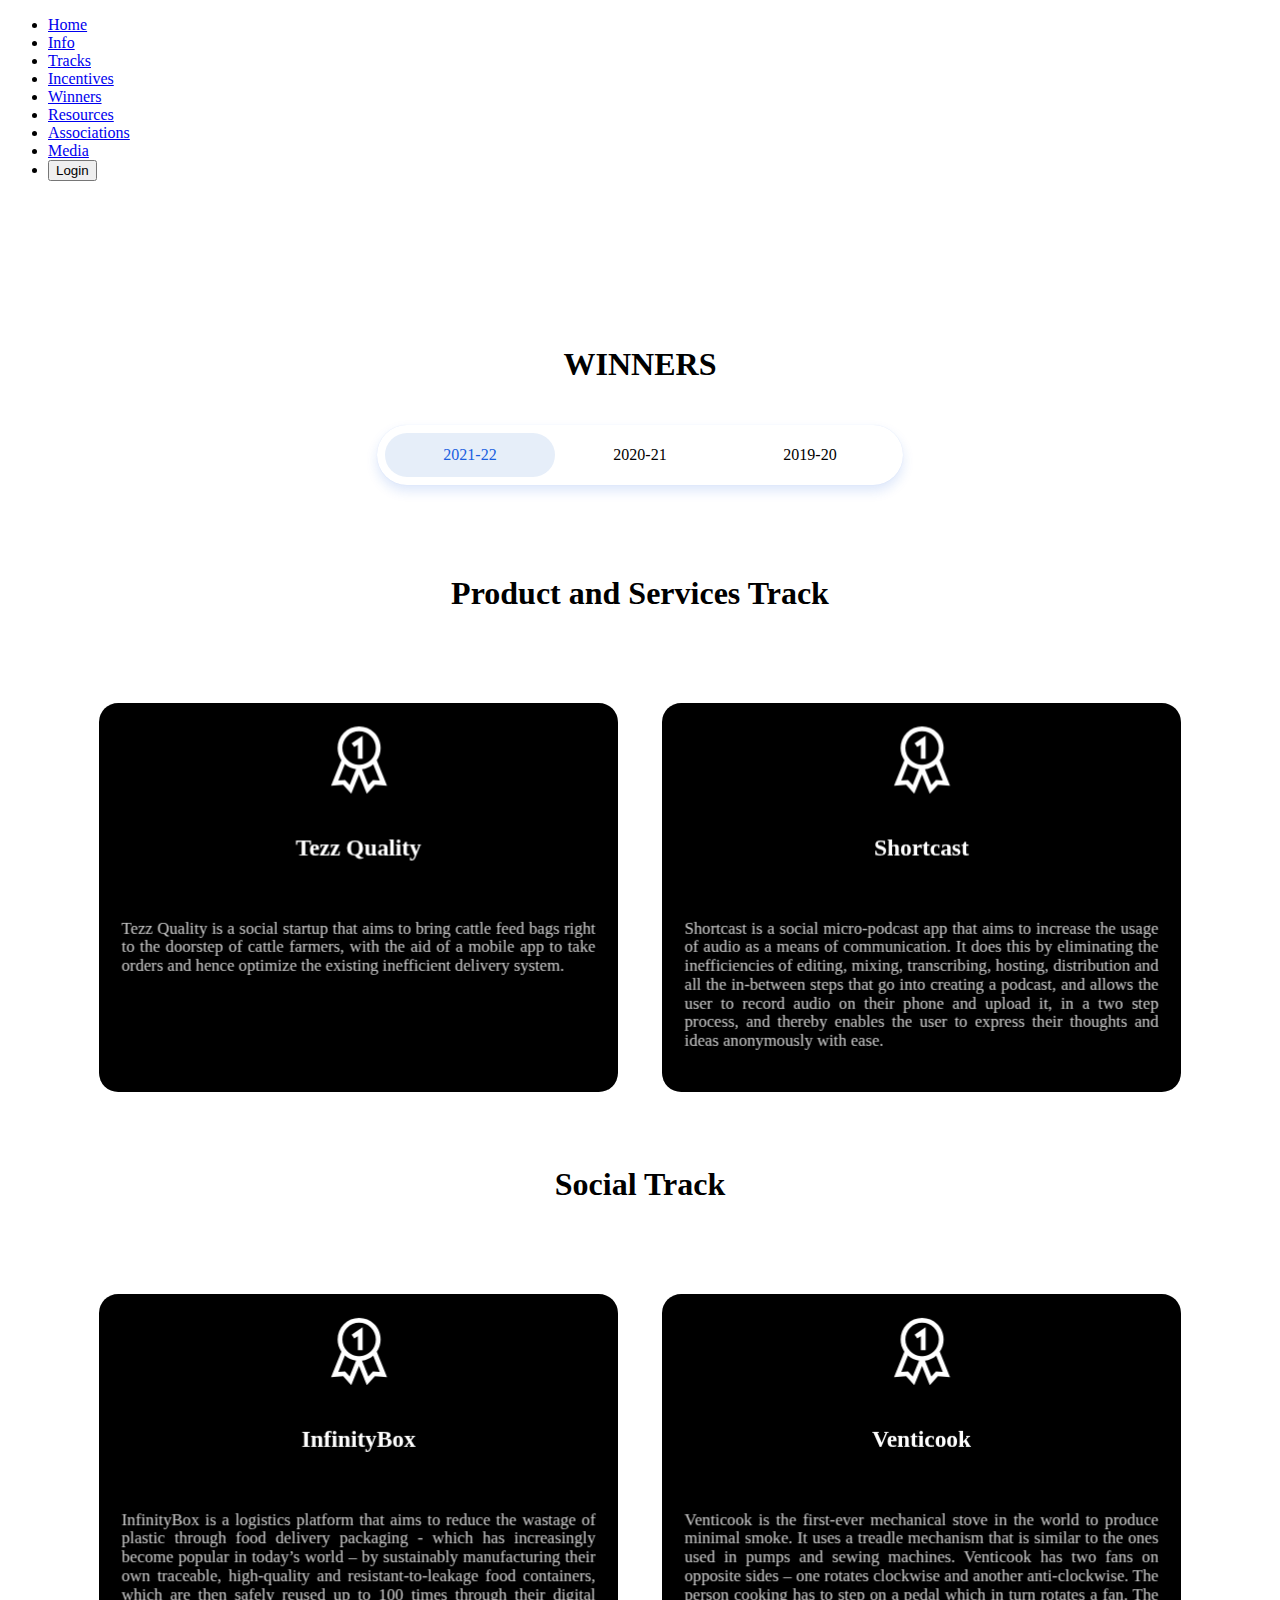
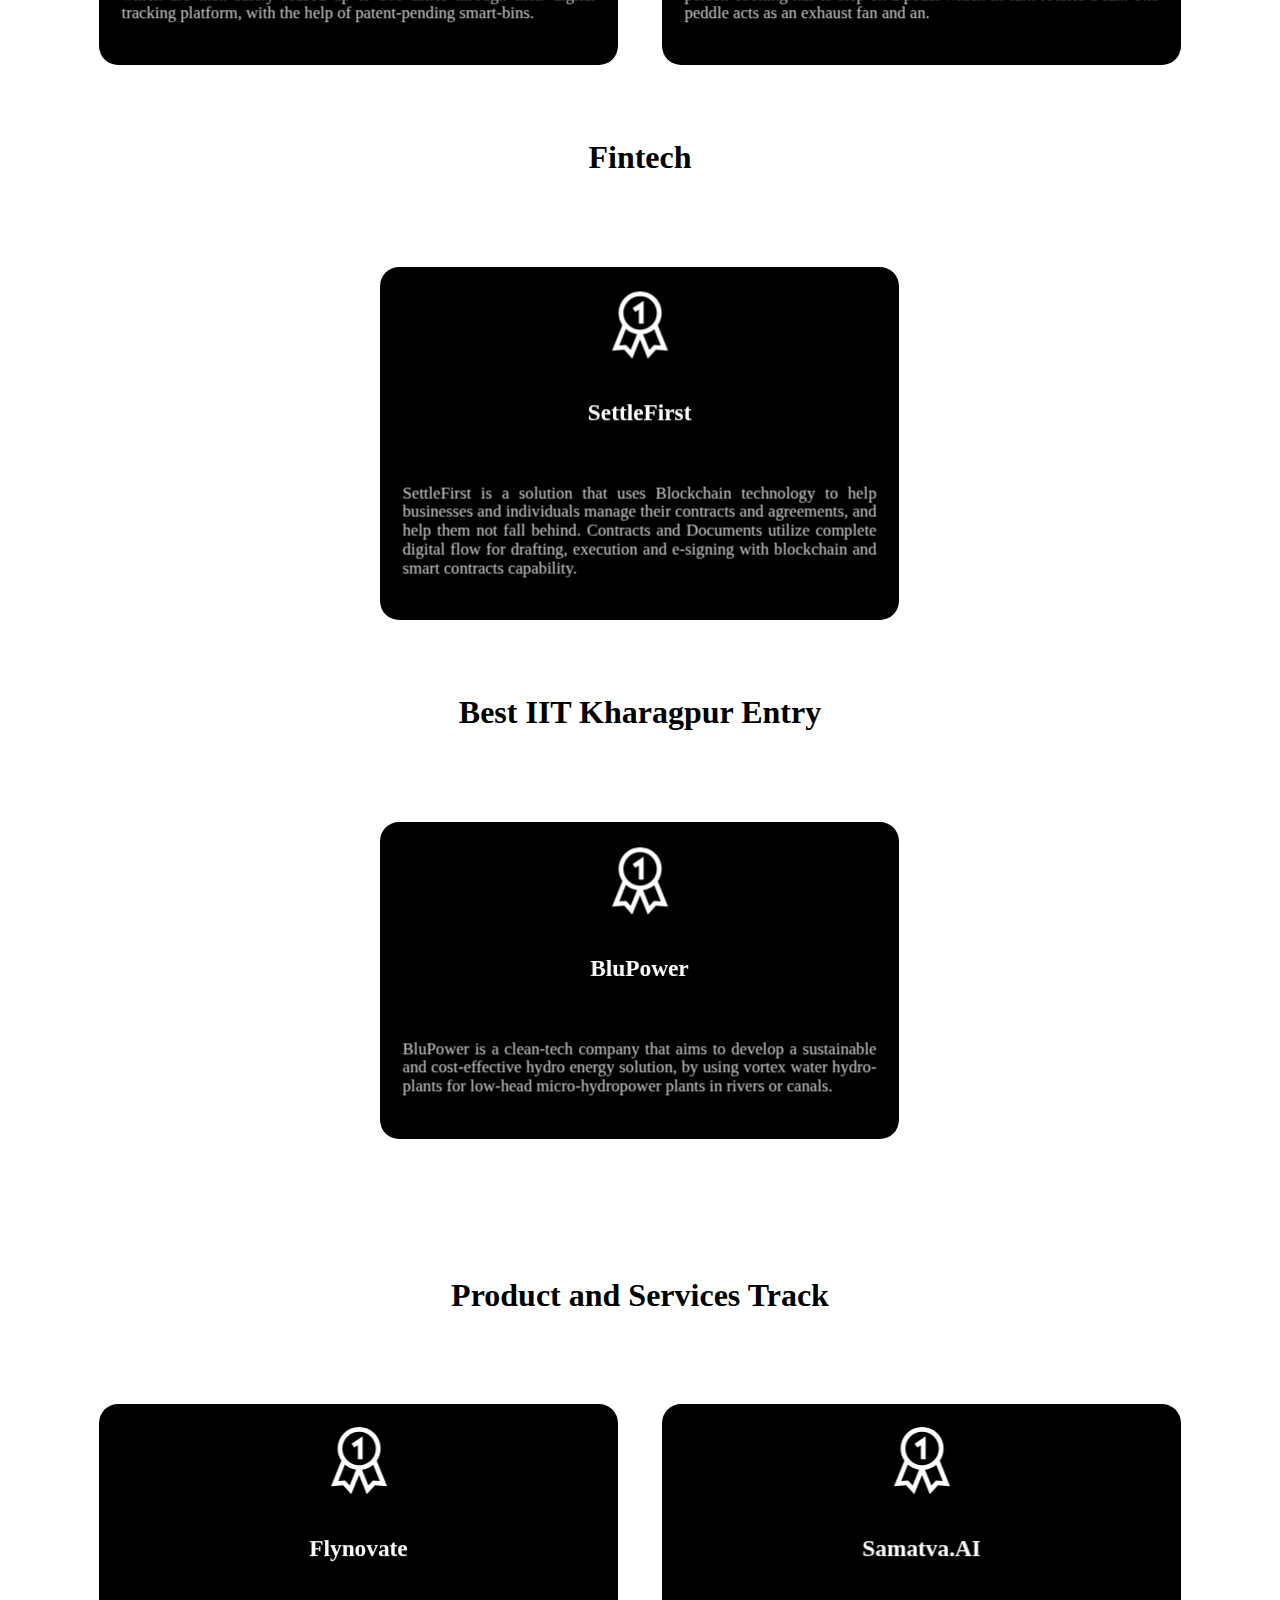
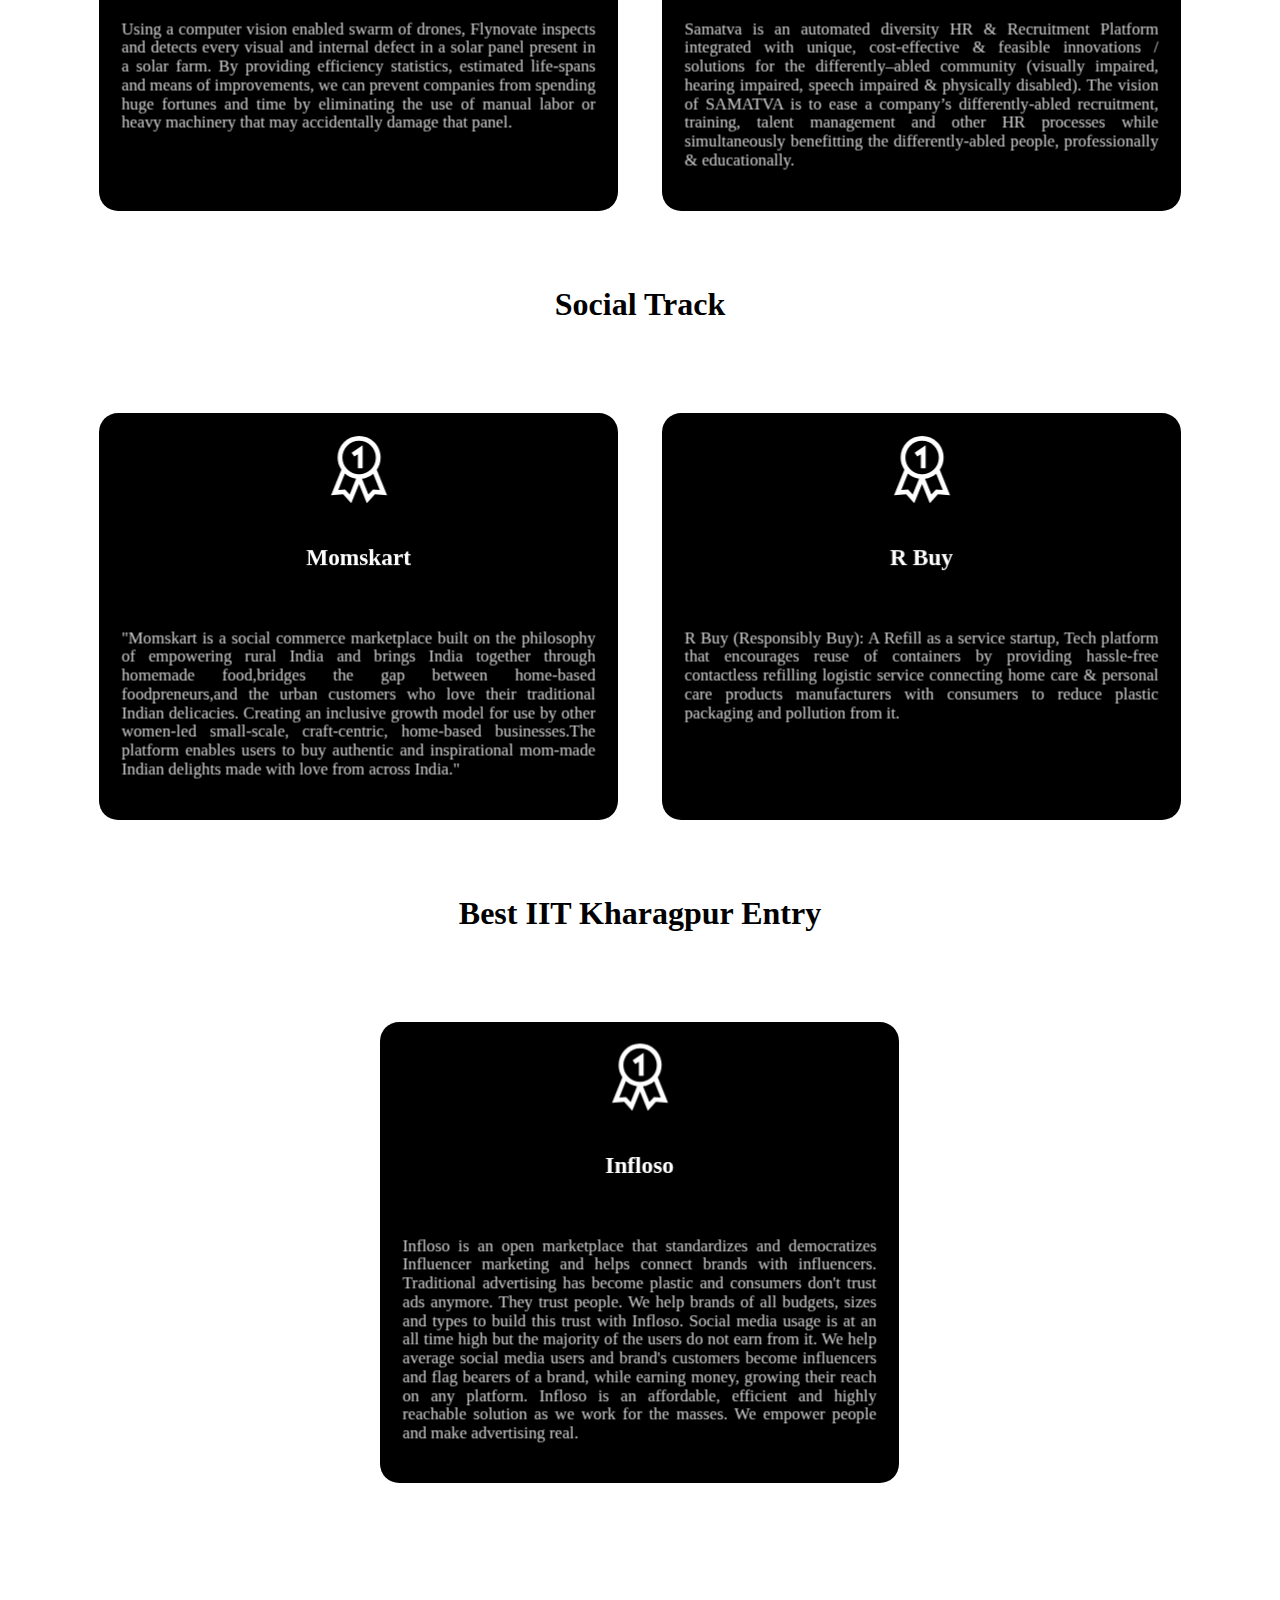
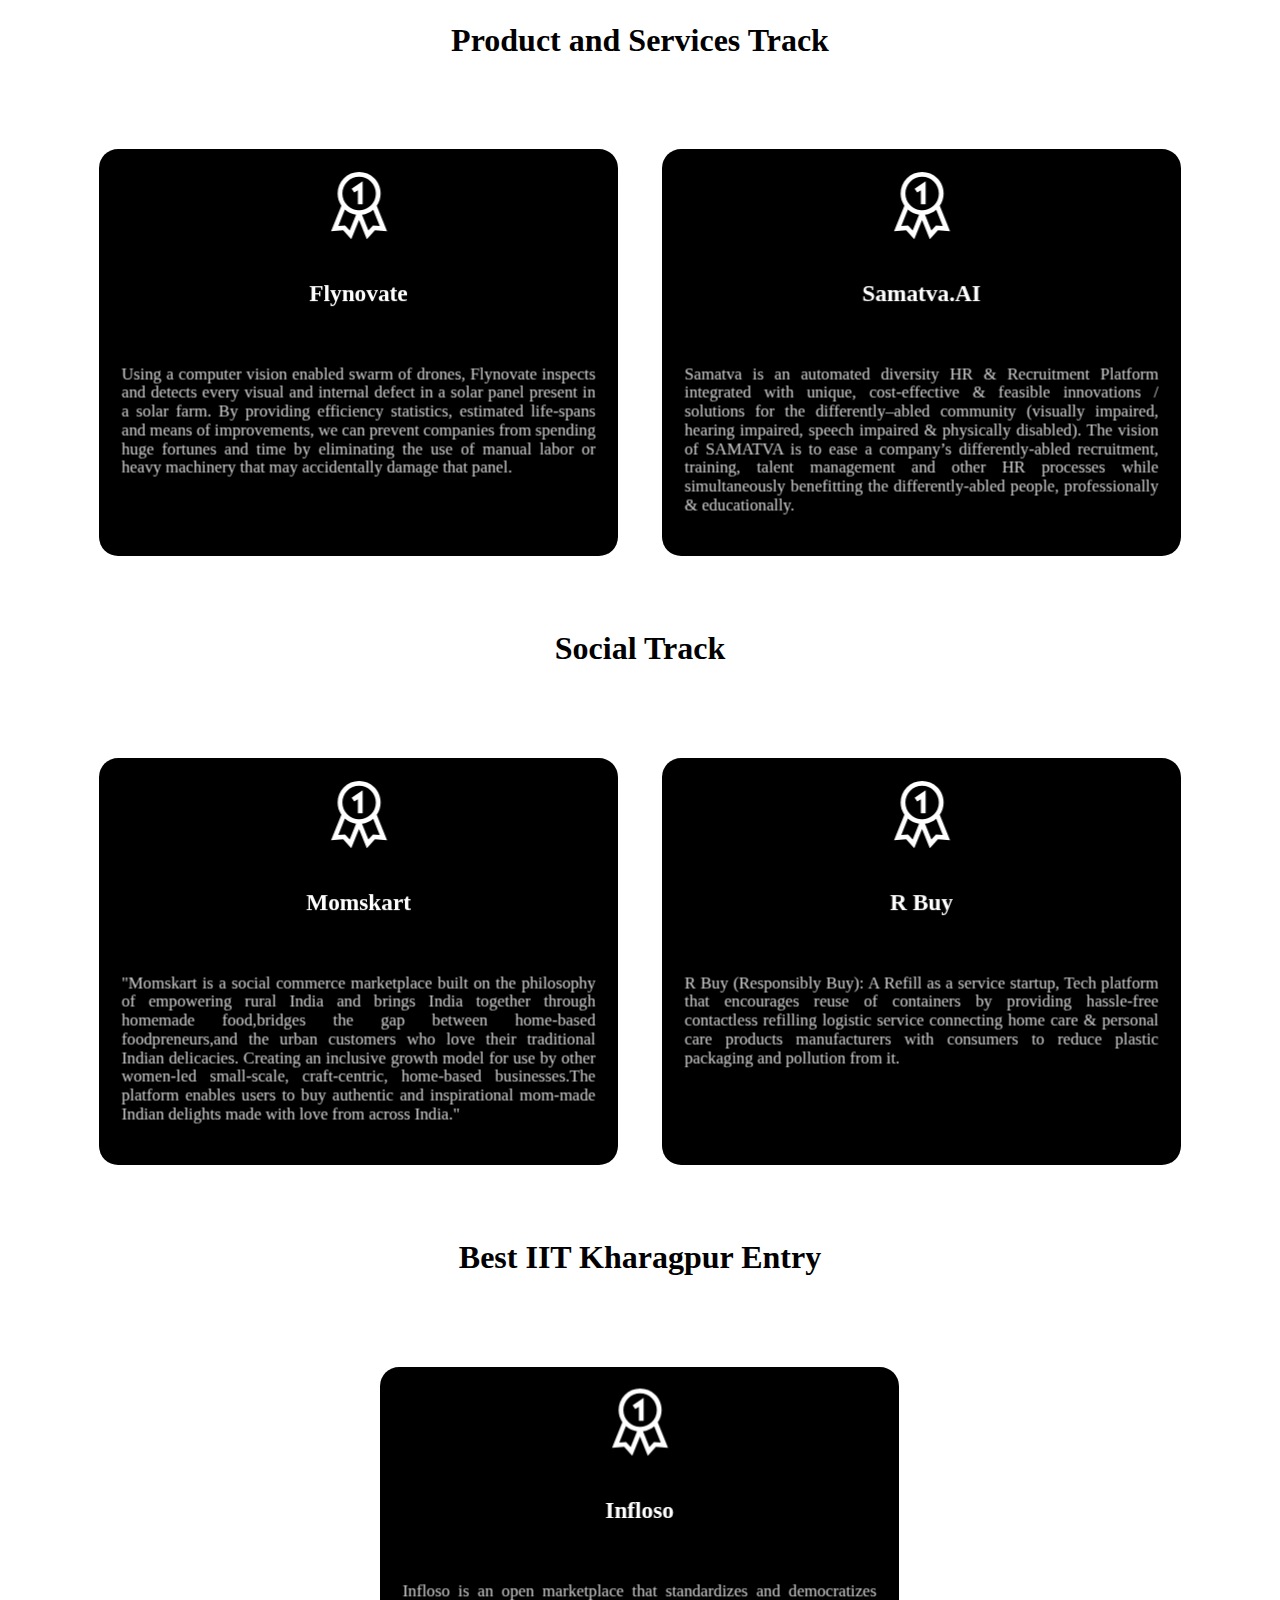
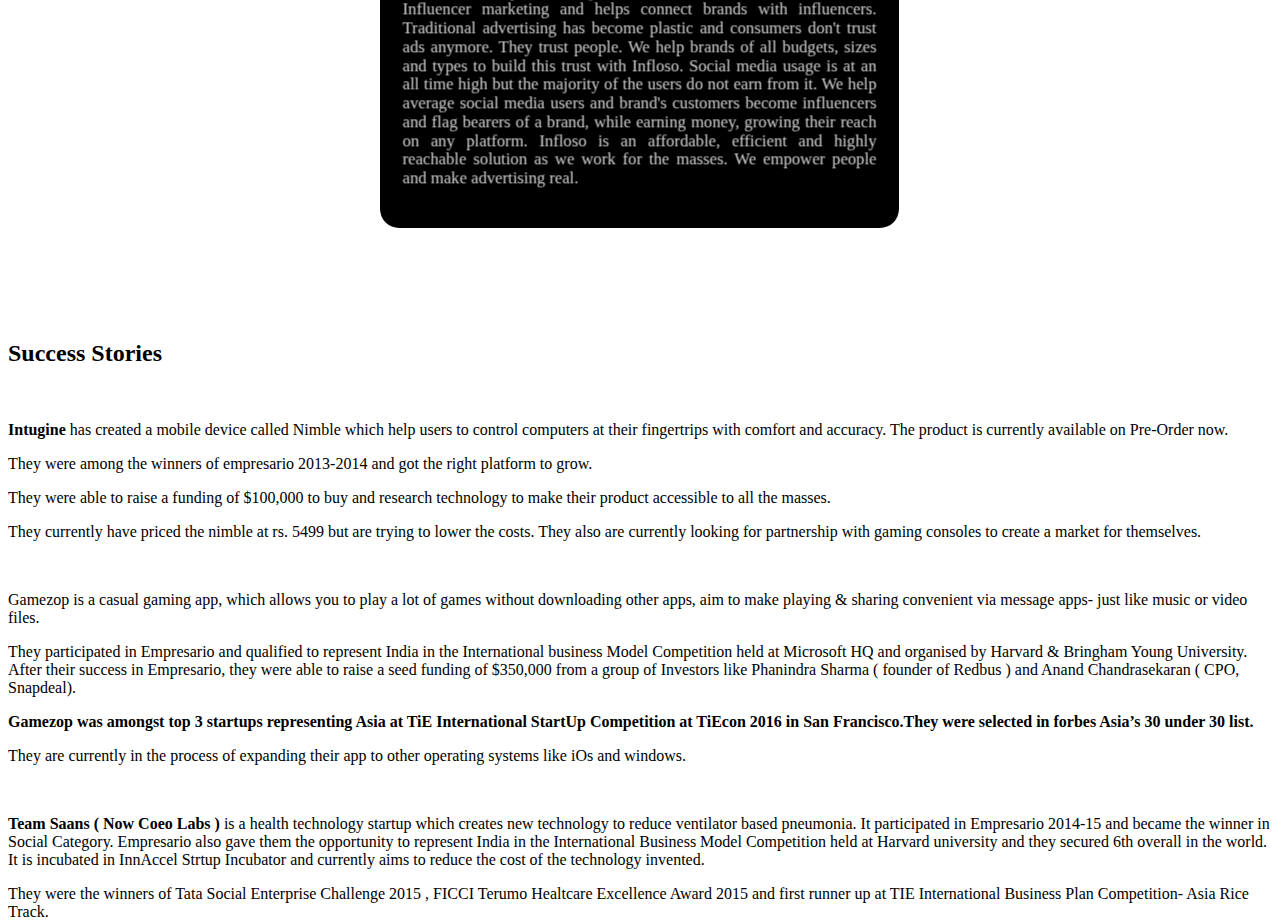
==== winners.html @ ff52e377 "added media" ====
<!DOCTYPE html>
    <html lang="en">
    <head>
        <meta charset="UTF-8">
        <meta name="viewport" content="width=device-width, initial-scale=1.0">

        <!--=============== REMIXICONS ===============-->
        <link href="https://cdn.jsdelivr.net/npm/remixicon@2.5.0/fonts/remixicon.css" rel="stylesheet">

        <!--=============== CSS ===============-->
        <link rel="stylesheet" href="./nav.css">
        <link rel="stylesheet" href="./winners.css">

        <title>Empresario</title>

        <link rel="stylesheet" href="https://fonts.googleapis.com/css2?family=Material+Symbols+Outlined:opsz,wght,FILL,GRAD@48,400,0,0" />

        <link rel="stylesheet" href="https://unpkg.com/flickity@2/dist/flickity.min.css">

    </head>
    <body>
        <!-- <div id="background" style="height: 100%; width: 100%; z-index: -100; position: fixed; filter: opacity(0.45);">
        </div> -->
        <!--=============== HEADER ===============-->
        <header class="header">
            <nav class="nav container">
                <div class="nav__data">
                    <!-- <a href="#" class="nav__logo">
                        <i class="ri-code-s-slash-line"></i> CodeBox
                    </a> -->
    
                    <div class="nav__toggle" id="nav-toggle">
                        <i class="ri-menu-line nav__toggle-menu"></i>
                        <i class="ri-close-line nav__toggle-close"></i>
                    </div>
                </div>

                <!--=============== NAV MENU ===============-->
                <div class="nav__menu" id="nav-menu">
                    <ul class="nav__list">
                        <li>
                            <a href="./index.html" class="nav__link">Home</a>
                        </li>

                        <li>
                            <a href="./info.html" class="nav__link">Info</a>
                        </li>

                        <li>
                            <a href="./info.html" class="nav__link">Tracks</a>
                        </li>

                        <li>
                            <a href="./index.html#incentives" class="nav__link">Incentives</a>
                        </li>

                        <li>
                            <a href="#" class="nav__link">Winners</a>
                        </li>

                        <li>
                            <a href="#" class="nav__link">Resources</a>
                        </li>

                        <li>
                            <a href="#" class="nav__link">Associations</a>
                        </li>

                        <!--=============== DROPDOWN 1 ===============-->
                        <!-- <li class="dropdown__item">                      
                            <div class="nav__link dropdown__button">
                                Info <i class="ri-arrow-down-s-line dropdown__arrow"></i>
                            </div>

                            <div class="dropdown__container">
                                <div class="dropdown__content">
                                    <div class="dropdown__group">
                                        <ul class="dropdown__list">
                                            <li>
                                                <a href="#" class="dropdown__link">Tracks</a>
                                            </li>
                                            <li>
                                                <a href="#" class="dropdown__link">Structure</a>
                                            </li>
                                            <li>
                                                <a href="#" class="dropdown__link">Timeline</a>
                                            </li>
                                            <li>
                                                <a href="#" class="dropdown__link">Instructions</a>
                                            </li>
                                            <li>
                                                <a href="#" class="dropdown__link">FAQ's</a>
                                            </li>
                                        </ul>
                                    </div>
                                </div>
                            </div>
                        </li>

                        <li>
                            <a href="#" class="nav__link">Tracks</a>
                        </li>

                        <li>
                            <a href="#" class="nav__link">Incentives</a>
                        </li> -->
                        <li>
                            <a href="#" class="nav__link">Media</a>
                        </li>
                        <li>
                            <button>
                                    Login
                                <div class="arrow-wrapper">
                                    <div class="arrow"></div>
                            
                                </div>
                            </button>
                        </li>
                    </ul>
                </div>
            </nav>
        </header>

        <!--=============== HERO ===============-->
        <div class="hero">
            <div class="middle"><h1>WINNERS</h1></div>
      
            <div class="container">
              <div class="tabs">
                <input type="radio" id="radio-1" name="tabs" onclick="ele(0)" checked />
                <label class="tab" for="radio-1">2021-22</label>
                <input type="radio" id="radio-2" name="tabs" onclick="ele(1)"/>
                <label class="tab" for="radio-2">2020-21</label>
                <input type="radio" id="radio-3" name="tabs" onclick="ele(2)"/>
                <label class="tab" for="radio-3">2019-20</label>
                <span class="glider"></span>
              </div>
            </div>
            
    <!----------------------WINNERS1-------------------------->

      <div class="winners ele" >
        <div class="section">
            <h2>Product and Services Track</h2>
            <div class="cards">
                <div class="card" data-tilt
                data-tilt-reverse="true"
                data-tilt-glare
                data-tilt-max-glare="0.1">
                    <svg fill="#fff" version="1.1" id="Capa_1" xmlns="http://www.w3.org/2000/svg" xmlns:xlink="http://www.w3.org/1999/xlink" viewBox="0 0 962.689 962.689"
                xml:space="preserve">
                    <g>
                        <g>
                            <path d="M254.233,833.65l115.735,129.039l111.377-275.766l111.377,275.766L708.457,833.65l172.888,12.469L734.478,482.484
                                c35.706-51.094,54.944-111.771,54.944-175.408c0-82.023-31.941-159.138-89.941-217.137C641.481,31.941,564.368,0,482.345,0
                                S323.208,31.941,265.209,89.94c-58,57.999-89.941,135.113-89.941,217.137c0,62.88,18.792,122.864,53.685,173.573L81.345,846.119
                                L254.233,833.65z M482.345,68c63.86,0,123.896,24.868,169.053,70.024c45.156,45.155,70.024,105.193,70.024,169.053
                                c0,33.158-6.72,65.28-19.489,94.829c-10.885,25.191-26.171,48.508-45.473,68.99c-1.661,1.764-3.342,3.513-5.063,5.232
                                c-30.952,30.954-68.897,52.37-110.272,62.782c-14.146,3.561-28.693,5.82-43.498,6.748c-5.067,0.316-10.16,0.494-15.282,0.494
                                c-5.779,0-11.526-0.209-17.234-0.613c-14.914-1.057-29.555-3.488-43.784-7.217c-40.504-10.615-77.643-31.801-108.035-62.194
                                c-2.206-2.205-4.349-4.457-6.457-6.731c-19.25-20.774-34.424-44.396-45.108-69.894c-12.103-28.885-18.459-60.167-18.459-92.428
                                c0-63.859,24.868-123.897,70.024-169.053C358.447,92.868,418.484,68,482.345,68z M777.445,770.449l-97.351-7.021l-65.168,72.66
                                l-90.778-224.762c59.204-8.01,114.369-32.984,159.727-72.555L777.445,770.449z M279.341,537.469
                                c45.152,39.895,100.174,65.229,159.303,73.602l-90.881,225.02l-65.168-72.66l-97.351,7.02L279.341,537.469z"/>
                            <polygon points="464.764,260.005 464.764,437.148 464.764,450.542 464.764,459.668 520.521,459.668 532.764,459.668 
                                532.764,423.078 532.764,132.962 375.254,237.944 412.968,294.528 		"/>
                        </g>
                    </g>
                    </svg>
                    <h3>Tezz Quality</h3>
                    <p>Tezz Quality is a social startup that aims to bring cattle feed bags right to the doorstep of cattle farmers, with the aid of a mobile app to take orders and hence optimize the existing inefficient delivery system.</p>
                </div>
                <div class="card" data-tilt
                data-tilt-reverse="true"
                data-tilt-glare
                data-tilt-max-glare="0.1">
                    <svg fill="#fff" version="1.1" id="Capa_1" xmlns="http://www.w3.org/2000/svg" xmlns:xlink="http://www.w3.org/1999/xlink" viewBox="0 0 962.689 962.689"
                xml:space="preserve">
                    <g>
                        <g>
                            <path d="M254.233,833.65l115.735,129.039l111.377-275.766l111.377,275.766L708.457,833.65l172.888,12.469L734.478,482.484
                                c35.706-51.094,54.944-111.771,54.944-175.408c0-82.023-31.941-159.138-89.941-217.137C641.481,31.941,564.368,0,482.345,0
                                S323.208,31.941,265.209,89.94c-58,57.999-89.941,135.113-89.941,217.137c0,62.88,18.792,122.864,53.685,173.573L81.345,846.119
                                L254.233,833.65z M482.345,68c63.86,0,123.896,24.868,169.053,70.024c45.156,45.155,70.024,105.193,70.024,169.053
                                c0,33.158-6.72,65.28-19.489,94.829c-10.885,25.191-26.171,48.508-45.473,68.99c-1.661,1.764-3.342,3.513-5.063,5.232
                                c-30.952,30.954-68.897,52.37-110.272,62.782c-14.146,3.561-28.693,5.82-43.498,6.748c-5.067,0.316-10.16,0.494-15.282,0.494
                                c-5.779,0-11.526-0.209-17.234-0.613c-14.914-1.057-29.555-3.488-43.784-7.217c-40.504-10.615-77.643-31.801-108.035-62.194
                                c-2.206-2.205-4.349-4.457-6.457-6.731c-19.25-20.774-34.424-44.396-45.108-69.894c-12.103-28.885-18.459-60.167-18.459-92.428
                                c0-63.859,24.868-123.897,70.024-169.053C358.447,92.868,418.484,68,482.345,68z M777.445,770.449l-97.351-7.021l-65.168,72.66
                                l-90.778-224.762c59.204-8.01,114.369-32.984,159.727-72.555L777.445,770.449z M279.341,537.469
                                c45.152,39.895,100.174,65.229,159.303,73.602l-90.881,225.02l-65.168-72.66l-97.351,7.02L279.341,537.469z"/>
                            <polygon points="464.764,260.005 464.764,437.148 464.764,450.542 464.764,459.668 520.521,459.668 532.764,459.668 
                                532.764,423.078 532.764,132.962 375.254,237.944 412.968,294.528 		"/>
                        </g>
                    </g>
                    </svg>
                    <h3>Shortcast</h3>
                    <p>Shortcast is a social micro-podcast app that aims to increase the usage of audio as a means of communication. It does this by eliminating the inefficiencies of editing, mixing, transcribing, hosting, distribution and all the in-between steps that go into creating a podcast, and allows the user to record audio on their phone and upload it, in a two step process, and thereby enables the user to express their thoughts and ideas anonymously with ease.</p>
                </div>
            </div>
        </div>
        
        <div class="section">
            <h2>Social Track</h2>
            <div class="cards">
                <div class="card" data-tilt
                data-tilt-reverse="true"
                data-tilt-glare
                data-tilt-max-glare="0.1">
                    <svg fill="#fff" version="1.1" id="Capa_1" xmlns="http://www.w3.org/2000/svg" xmlns:xlink="http://www.w3.org/1999/xlink" viewBox="0 0 962.689 962.689"
                xml:space="preserve">
                    <g>
                        <g>
                            <path d="M254.233,833.65l115.735,129.039l111.377-275.766l111.377,275.766L708.457,833.65l172.888,12.469L734.478,482.484
                                c35.706-51.094,54.944-111.771,54.944-175.408c0-82.023-31.941-159.138-89.941-217.137C641.481,31.941,564.368,0,482.345,0
                                S323.208,31.941,265.209,89.94c-58,57.999-89.941,135.113-89.941,217.137c0,62.88,18.792,122.864,53.685,173.573L81.345,846.119
                                L254.233,833.65z M482.345,68c63.86,0,123.896,24.868,169.053,70.024c45.156,45.155,70.024,105.193,70.024,169.053
                                c0,33.158-6.72,65.28-19.489,94.829c-10.885,25.191-26.171,48.508-45.473,68.99c-1.661,1.764-3.342,3.513-5.063,5.232
                                c-30.952,30.954-68.897,52.37-110.272,62.782c-14.146,3.561-28.693,5.82-43.498,6.748c-5.067,0.316-10.16,0.494-15.282,0.494
                                c-5.779,0-11.526-0.209-17.234-0.613c-14.914-1.057-29.555-3.488-43.784-7.217c-40.504-10.615-77.643-31.801-108.035-62.194
                                c-2.206-2.205-4.349-4.457-6.457-6.731c-19.25-20.774-34.424-44.396-45.108-69.894c-12.103-28.885-18.459-60.167-18.459-92.428
                                c0-63.859,24.868-123.897,70.024-169.053C358.447,92.868,418.484,68,482.345,68z M777.445,770.449l-97.351-7.021l-65.168,72.66
                                l-90.778-224.762c59.204-8.01,114.369-32.984,159.727-72.555L777.445,770.449z M279.341,537.469
                                c45.152,39.895,100.174,65.229,159.303,73.602l-90.881,225.02l-65.168-72.66l-97.351,7.02L279.341,537.469z"/>
                            <polygon points="464.764,260.005 464.764,437.148 464.764,450.542 464.764,459.668 520.521,459.668 532.764,459.668 
                                532.764,423.078 532.764,132.962 375.254,237.944 412.968,294.528 		"/>
                        </g>
                    </g>
                    </svg>
                    <h3>InfinityBox</h3>
                    <p>InfinityBox is a logistics platform that aims to reduce the wastage of plastic through food delivery packaging - which has increasingly become popular in today’s world – by sustainably manufacturing their own traceable, high-quality and resistant-to-leakage food containers, which are then safely reused up to 100 times through their digital tracking platform, with the help of patent-pending smart-bins.</p>
                </div>
                <div class="card" data-tilt
                data-tilt-reverse="true"
                data-tilt-glare
                data-tilt-max-glare="0.1">
                    <svg fill="#fff" version="1.1" id="Capa_1" xmlns="http://www.w3.org/2000/svg" xmlns:xlink="http://www.w3.org/1999/xlink" viewBox="0 0 962.689 962.689"
                xml:space="preserve">
                    <g>
                        <g>
                            <path d="M254.233,833.65l115.735,129.039l111.377-275.766l111.377,275.766L708.457,833.65l172.888,12.469L734.478,482.484
                                c35.706-51.094,54.944-111.771,54.944-175.408c0-82.023-31.941-159.138-89.941-217.137C641.481,31.941,564.368,0,482.345,0
                                S323.208,31.941,265.209,89.94c-58,57.999-89.941,135.113-89.941,217.137c0,62.88,18.792,122.864,53.685,173.573L81.345,846.119
                                L254.233,833.65z M482.345,68c63.86,0,123.896,24.868,169.053,70.024c45.156,45.155,70.024,105.193,70.024,169.053
                                c0,33.158-6.72,65.28-19.489,94.829c-10.885,25.191-26.171,48.508-45.473,68.99c-1.661,1.764-3.342,3.513-5.063,5.232
                                c-30.952,30.954-68.897,52.37-110.272,62.782c-14.146,3.561-28.693,5.82-43.498,6.748c-5.067,0.316-10.16,0.494-15.282,0.494
                                c-5.779,0-11.526-0.209-17.234-0.613c-14.914-1.057-29.555-3.488-43.784-7.217c-40.504-10.615-77.643-31.801-108.035-62.194
                                c-2.206-2.205-4.349-4.457-6.457-6.731c-19.25-20.774-34.424-44.396-45.108-69.894c-12.103-28.885-18.459-60.167-18.459-92.428
                                c0-63.859,24.868-123.897,70.024-169.053C358.447,92.868,418.484,68,482.345,68z M777.445,770.449l-97.351-7.021l-65.168,72.66
                                l-90.778-224.762c59.204-8.01,114.369-32.984,159.727-72.555L777.445,770.449z M279.341,537.469
                                c45.152,39.895,100.174,65.229,159.303,73.602l-90.881,225.02l-65.168-72.66l-97.351,7.02L279.341,537.469z"/>
                            <polygon points="464.764,260.005 464.764,437.148 464.764,450.542 464.764,459.668 520.521,459.668 532.764,459.668 
                                532.764,423.078 532.764,132.962 375.254,237.944 412.968,294.528 		"/>
                        </g>
                    </g>
                    </svg>
                    <h3>Venticook</h3>
                    <p>Venticook is the first-ever mechanical stove in the world to produce minimal smoke. It uses a treadle mechanism that is similar to the ones used in pumps and sewing machines. Venticook has two fans on opposite sides – one rotates clockwise and another anti-clockwise. The person cooking has to step on a pedal which in turn rotates a fan. The peddle acts as an exhaust fan and an.</p>
                </div>
            </div>
        </div>

        <div class="section">
            <h2>Fintech</h2>
            <div class="cards">

                <div class="card" data-tilt
                data-tilt-reverse="true"
                data-tilt-glare
                data-tilt-max-glare="0.1">
                    <svg fill="#fff" version="1.1" id="Capa_1" xmlns="http://www.w3.org/2000/svg" xmlns:xlink="http://www.w3.org/1999/xlink" viewBox="0 0 962.689 962.689"
                xml:space="preserve">
                    <g>
                        <g>
                            <path d="M254.233,833.65l115.735,129.039l111.377-275.766l111.377,275.766L708.457,833.65l172.888,12.469L734.478,482.484
                                c35.706-51.094,54.944-111.771,54.944-175.408c0-82.023-31.941-159.138-89.941-217.137C641.481,31.941,564.368,0,482.345,0
                                S323.208,31.941,265.209,89.94c-58,57.999-89.941,135.113-89.941,217.137c0,62.88,18.792,122.864,53.685,173.573L81.345,846.119
                                L254.233,833.65z M482.345,68c63.86,0,123.896,24.868,169.053,70.024c45.156,45.155,70.024,105.193,70.024,169.053
                                c0,33.158-6.72,65.28-19.489,94.829c-10.885,25.191-26.171,48.508-45.473,68.99c-1.661,1.764-3.342,3.513-5.063,5.232
                                c-30.952,30.954-68.897,52.37-110.272,62.782c-14.146,3.561-28.693,5.82-43.498,6.748c-5.067,0.316-10.16,0.494-15.282,0.494
                                c-5.779,0-11.526-0.209-17.234-0.613c-14.914-1.057-29.555-3.488-43.784-7.217c-40.504-10.615-77.643-31.801-108.035-62.194
                                c-2.206-2.205-4.349-4.457-6.457-6.731c-19.25-20.774-34.424-44.396-45.108-69.894c-12.103-28.885-18.459-60.167-18.459-92.428
                                c0-63.859,24.868-123.897,70.024-169.053C358.447,92.868,418.484,68,482.345,68z M777.445,770.449l-97.351-7.021l-65.168,72.66
                                l-90.778-224.762c59.204-8.01,114.369-32.984,159.727-72.555L777.445,770.449z M279.341,537.469
                                c45.152,39.895,100.174,65.229,159.303,73.602l-90.881,225.02l-65.168-72.66l-97.351,7.02L279.341,537.469z"/>
                            <polygon points="464.764,260.005 464.764,437.148 464.764,450.542 464.764,459.668 520.521,459.668 532.764,459.668 
                                532.764,423.078 532.764,132.962 375.254,237.944 412.968,294.528 		"/>
                        </g>
                    </g>
                    </svg>
                    <h3>SettleFirst</h3>
                    <p>SettleFirst is a solution that uses Blockchain technology to help businesses and individuals manage their contracts and agreements, and help them not fall behind. Contracts and Documents utilize complete digital flow for drafting, execution and e-signing with blockchain and smart contracts capability.</p>
                </div>
                
            </div>
        </div>

        <div class="section">
            <h2>Best IIT Kharagpur Entry</h2>
            <div class="cards">

                <div class="card" data-tilt
                data-tilt-reverse="true"
                data-tilt-glare
                data-tilt-max-glare="0.1">
                    <svg fill="#fff" version="1.1" id="Capa_1" xmlns="http://www.w3.org/2000/svg" xmlns:xlink="http://www.w3.org/1999/xlink" viewBox="0 0 962.689 962.689"
                xml:space="preserve">
                    <g>
                        <g>
                            <path d="M254.233,833.65l115.735,129.039l111.377-275.766l111.377,275.766L708.457,833.65l172.888,12.469L734.478,482.484
                                c35.706-51.094,54.944-111.771,54.944-175.408c0-82.023-31.941-159.138-89.941-217.137C641.481,31.941,564.368,0,482.345,0
                                S323.208,31.941,265.209,89.94c-58,57.999-89.941,135.113-89.941,217.137c0,62.88,18.792,122.864,53.685,173.573L81.345,846.119
                                L254.233,833.65z M482.345,68c63.86,0,123.896,24.868,169.053,70.024c45.156,45.155,70.024,105.193,70.024,169.053
                                c0,33.158-6.72,65.28-19.489,94.829c-10.885,25.191-26.171,48.508-45.473,68.99c-1.661,1.764-3.342,3.513-5.063,5.232
                                c-30.952,30.954-68.897,52.37-110.272,62.782c-14.146,3.561-28.693,5.82-43.498,6.748c-5.067,0.316-10.16,0.494-15.282,0.494
                                c-5.779,0-11.526-0.209-17.234-0.613c-14.914-1.057-29.555-3.488-43.784-7.217c-40.504-10.615-77.643-31.801-108.035-62.194
                                c-2.206-2.205-4.349-4.457-6.457-6.731c-19.25-20.774-34.424-44.396-45.108-69.894c-12.103-28.885-18.459-60.167-18.459-92.428
                                c0-63.859,24.868-123.897,70.024-169.053C358.447,92.868,418.484,68,482.345,68z M777.445,770.449l-97.351-7.021l-65.168,72.66
                                l-90.778-224.762c59.204-8.01,114.369-32.984,159.727-72.555L777.445,770.449z M279.341,537.469
                                c45.152,39.895,100.174,65.229,159.303,73.602l-90.881,225.02l-65.168-72.66l-97.351,7.02L279.341,537.469z"/>
                            <polygon points="464.764,260.005 464.764,437.148 464.764,450.542 464.764,459.668 520.521,459.668 532.764,459.668 
                                532.764,423.078 532.764,132.962 375.254,237.944 412.968,294.528 		"/>
                        </g>
                    </g>
                    </svg>
                    <h3>BluPower</h3>
                    <p>BluPower is a clean-tech company that aims to develop a sustainable and cost-effective hydro energy solution, by using vortex water hydro-plants for low-head micro-hydropower plants in rivers or canals.</p>
                </div>
                
            </div>
        </div>
      </div>

      <!----------------------WINNERS2-------------------------->
      <div class="winners ele" >
        <div class="section">
            <h2>Product and Services Track</h2>
            <div class="cards">
                <div class="card" data-tilt
                data-tilt-reverse="true"
                data-tilt-glare
                data-tilt-max-glare="0.1">
                    <svg fill="#fff" version="1.1" id="Capa_1" xmlns="http://www.w3.org/2000/svg" xmlns:xlink="http://www.w3.org/1999/xlink" viewBox="0 0 962.689 962.689"
                xml:space="preserve">
                    <g>
                        <g>
                            <path d="M254.233,833.65l115.735,129.039l111.377-275.766l111.377,275.766L708.457,833.65l172.888,12.469L734.478,482.484
                                c35.706-51.094,54.944-111.771,54.944-175.408c0-82.023-31.941-159.138-89.941-217.137C641.481,31.941,564.368,0,482.345,0
                                S323.208,31.941,265.209,89.94c-58,57.999-89.941,135.113-89.941,217.137c0,62.88,18.792,122.864,53.685,173.573L81.345,846.119
                                L254.233,833.65z M482.345,68c63.86,0,123.896,24.868,169.053,70.024c45.156,45.155,70.024,105.193,70.024,169.053
                                c0,33.158-6.72,65.28-19.489,94.829c-10.885,25.191-26.171,48.508-45.473,68.99c-1.661,1.764-3.342,3.513-5.063,5.232
                                c-30.952,30.954-68.897,52.37-110.272,62.782c-14.146,3.561-28.693,5.82-43.498,6.748c-5.067,0.316-10.16,0.494-15.282,0.494
                                c-5.779,0-11.526-0.209-17.234-0.613c-14.914-1.057-29.555-3.488-43.784-7.217c-40.504-10.615-77.643-31.801-108.035-62.194
                                c-2.206-2.205-4.349-4.457-6.457-6.731c-19.25-20.774-34.424-44.396-45.108-69.894c-12.103-28.885-18.459-60.167-18.459-92.428
                                c0-63.859,24.868-123.897,70.024-169.053C358.447,92.868,418.484,68,482.345,68z M777.445,770.449l-97.351-7.021l-65.168,72.66
                                l-90.778-224.762c59.204-8.01,114.369-32.984,159.727-72.555L777.445,770.449z M279.341,537.469
                                c45.152,39.895,100.174,65.229,159.303,73.602l-90.881,225.02l-65.168-72.66l-97.351,7.02L279.341,537.469z"/>
                            <polygon points="464.764,260.005 464.764,437.148 464.764,450.542 464.764,459.668 520.521,459.668 532.764,459.668 
                                532.764,423.078 532.764,132.962 375.254,237.944 412.968,294.528 		"/>
                        </g>
                    </g>
                    </svg>
                    <h3>Flynovate</h3>
                    <p>Using a computer vision enabled swarm of drones, Flynovate inspects and detects every visual and internal defect in a solar panel present in a solar farm. By providing efficiency statistics, estimated life-spans and means of improvements, we can prevent companies from spending huge fortunes and time by eliminating the use of manual labor or heavy machinery that may accidentally damage that panel.</p>
                </div>
                <div class="card" data-tilt
                data-tilt-reverse="true"
                data-tilt-glare
                data-tilt-max-glare="0.1">
                    <svg fill="#fff" version="1.1" id="Capa_1" xmlns="http://www.w3.org/2000/svg" xmlns:xlink="http://www.w3.org/1999/xlink" viewBox="0 0 962.689 962.689"
                xml:space="preserve">
                    <g>
                        <g>
                            <path d="M254.233,833.65l115.735,129.039l111.377-275.766l111.377,275.766L708.457,833.65l172.888,12.469L734.478,482.484
                                c35.706-51.094,54.944-111.771,54.944-175.408c0-82.023-31.941-159.138-89.941-217.137C641.481,31.941,564.368,0,482.345,0
                                S323.208,31.941,265.209,89.94c-58,57.999-89.941,135.113-89.941,217.137c0,62.88,18.792,122.864,53.685,173.573L81.345,846.119
                                L254.233,833.65z M482.345,68c63.86,0,123.896,24.868,169.053,70.024c45.156,45.155,70.024,105.193,70.024,169.053
                                c0,33.158-6.72,65.28-19.489,94.829c-10.885,25.191-26.171,48.508-45.473,68.99c-1.661,1.764-3.342,3.513-5.063,5.232
                                c-30.952,30.954-68.897,52.37-110.272,62.782c-14.146,3.561-28.693,5.82-43.498,6.748c-5.067,0.316-10.16,0.494-15.282,0.494
                                c-5.779,0-11.526-0.209-17.234-0.613c-14.914-1.057-29.555-3.488-43.784-7.217c-40.504-10.615-77.643-31.801-108.035-62.194
                                c-2.206-2.205-4.349-4.457-6.457-6.731c-19.25-20.774-34.424-44.396-45.108-69.894c-12.103-28.885-18.459-60.167-18.459-92.428
                                c0-63.859,24.868-123.897,70.024-169.053C358.447,92.868,418.484,68,482.345,68z M777.445,770.449l-97.351-7.021l-65.168,72.66
                                l-90.778-224.762c59.204-8.01,114.369-32.984,159.727-72.555L777.445,770.449z M279.341,537.469
                                c45.152,39.895,100.174,65.229,159.303,73.602l-90.881,225.02l-65.168-72.66l-97.351,7.02L279.341,537.469z"/>
                            <polygon points="464.764,260.005 464.764,437.148 464.764,450.542 464.764,459.668 520.521,459.668 532.764,459.668 
                                532.764,423.078 532.764,132.962 375.254,237.944 412.968,294.528 		"/>
                        </g>
                    </g>
                    </svg>
                    <h3>Samatva.AI</h3>
                    <p>Samatva is an automated diversity HR & Recruitment Platform integrated with unique, cost-effective & feasible innovations / solutions for the differently–abled community (visually impaired, hearing impaired, speech impaired & physically disabled). The vision of SAMATVA is to ease a company’s differently-abled recruitment, training, talent management and other HR processes while simultaneously benefitting the differently-abled people, professionally & educationally.</p>
                </div>
            </div>
        </div>
        
        <div class="section">
            <h2>Social Track</h2>
            <div class="cards">
                <div class="card" data-tilt
                data-tilt-reverse="true"
                data-tilt-glare
                data-tilt-max-glare="0.1">
                    <svg fill="#fff" version="1.1" id="Capa_1" xmlns="http://www.w3.org/2000/svg" xmlns:xlink="http://www.w3.org/1999/xlink" viewBox="0 0 962.689 962.689"
                xml:space="preserve">
                    <g>
                        <g>
                            <path d="M254.233,833.65l115.735,129.039l111.377-275.766l111.377,275.766L708.457,833.65l172.888,12.469L734.478,482.484
                                c35.706-51.094,54.944-111.771,54.944-175.408c0-82.023-31.941-159.138-89.941-217.137C641.481,31.941,564.368,0,482.345,0
                                S323.208,31.941,265.209,89.94c-58,57.999-89.941,135.113-89.941,217.137c0,62.88,18.792,122.864,53.685,173.573L81.345,846.119
                                L254.233,833.65z M482.345,68c63.86,0,123.896,24.868,169.053,70.024c45.156,45.155,70.024,105.193,70.024,169.053
                                c0,33.158-6.72,65.28-19.489,94.829c-10.885,25.191-26.171,48.508-45.473,68.99c-1.661,1.764-3.342,3.513-5.063,5.232
                                c-30.952,30.954-68.897,52.37-110.272,62.782c-14.146,3.561-28.693,5.82-43.498,6.748c-5.067,0.316-10.16,0.494-15.282,0.494
                                c-5.779,0-11.526-0.209-17.234-0.613c-14.914-1.057-29.555-3.488-43.784-7.217c-40.504-10.615-77.643-31.801-108.035-62.194
                                c-2.206-2.205-4.349-4.457-6.457-6.731c-19.25-20.774-34.424-44.396-45.108-69.894c-12.103-28.885-18.459-60.167-18.459-92.428
                                c0-63.859,24.868-123.897,70.024-169.053C358.447,92.868,418.484,68,482.345,68z M777.445,770.449l-97.351-7.021l-65.168,72.66
                                l-90.778-224.762c59.204-8.01,114.369-32.984,159.727-72.555L777.445,770.449z M279.341,537.469
                                c45.152,39.895,100.174,65.229,159.303,73.602l-90.881,225.02l-65.168-72.66l-97.351,7.02L279.341,537.469z"/>
                            <polygon points="464.764,260.005 464.764,437.148 464.764,450.542 464.764,459.668 520.521,459.668 532.764,459.668 
                                532.764,423.078 532.764,132.962 375.254,237.944 412.968,294.528 		"/>
                        </g>
                    </g>
                    </svg>
                    <h3>Momskart</h3>
                    <p>"Momskart is a social commerce marketplace built on the philosophy of empowering rural India and brings India together through homemade food,bridges the gap between home-based foodpreneurs,and the urban customers who love their traditional Indian delicacies. Creating an inclusive growth model for use by other women-led small-scale, craft-centric, home-based businesses.The platform enables users to buy authentic and inspirational mom-made Indian delights made with love from across India."</p>
                </div>
                <div class="card" data-tilt
                data-tilt-reverse="true"
                data-tilt-glare
                data-tilt-max-glare="0.1">
                    <svg fill="#fff" version="1.1" id="Capa_1" xmlns="http://www.w3.org/2000/svg" xmlns:xlink="http://www.w3.org/1999/xlink" viewBox="0 0 962.689 962.689"
                xml:space="preserve">
                    <g>
                        <g>
                            <path d="M254.233,833.65l115.735,129.039l111.377-275.766l111.377,275.766L708.457,833.65l172.888,12.469L734.478,482.484
                                c35.706-51.094,54.944-111.771,54.944-175.408c0-82.023-31.941-159.138-89.941-217.137C641.481,31.941,564.368,0,482.345,0
                                S323.208,31.941,265.209,89.94c-58,57.999-89.941,135.113-89.941,217.137c0,62.88,18.792,122.864,53.685,173.573L81.345,846.119
                                L254.233,833.65z M482.345,68c63.86,0,123.896,24.868,169.053,70.024c45.156,45.155,70.024,105.193,70.024,169.053
                                c0,33.158-6.72,65.28-19.489,94.829c-10.885,25.191-26.171,48.508-45.473,68.99c-1.661,1.764-3.342,3.513-5.063,5.232
                                c-30.952,30.954-68.897,52.37-110.272,62.782c-14.146,3.561-28.693,5.82-43.498,6.748c-5.067,0.316-10.16,0.494-15.282,0.494
                                c-5.779,0-11.526-0.209-17.234-0.613c-14.914-1.057-29.555-3.488-43.784-7.217c-40.504-10.615-77.643-31.801-108.035-62.194
                                c-2.206-2.205-4.349-4.457-6.457-6.731c-19.25-20.774-34.424-44.396-45.108-69.894c-12.103-28.885-18.459-60.167-18.459-92.428
                                c0-63.859,24.868-123.897,70.024-169.053C358.447,92.868,418.484,68,482.345,68z M777.445,770.449l-97.351-7.021l-65.168,72.66
                                l-90.778-224.762c59.204-8.01,114.369-32.984,159.727-72.555L777.445,770.449z M279.341,537.469
                                c45.152,39.895,100.174,65.229,159.303,73.602l-90.881,225.02l-65.168-72.66l-97.351,7.02L279.341,537.469z"/>
                            <polygon points="464.764,260.005 464.764,437.148 464.764,450.542 464.764,459.668 520.521,459.668 532.764,459.668 
                                532.764,423.078 532.764,132.962 375.254,237.944 412.968,294.528 		"/>
                        </g>
                    </g>
                    </svg>
                    <h3>R Buy</h3>
                    <p>R Buy (Responsibly Buy): A Refill as a service startup, Tech platform that encourages reuse of containers by providing hassle-free contactless refilling logistic service connecting home care & personal care products manufacturers with consumers to reduce plastic packaging and pollution from it.</p>
                </div>
            </div>
        </div>

        <div class="section">
            <h2>Best IIT Kharagpur Entry</h2>
            <div class="cards">

                <div class="card" data-tilt
                data-tilt-reverse="true"
                data-tilt-glare
                data-tilt-max-glare="0.1">
                    <svg fill="#fff" version="1.1" id="Capa_1" xmlns="http://www.w3.org/2000/svg" xmlns:xlink="http://www.w3.org/1999/xlink" viewBox="0 0 962.689 962.689"
                xml:space="preserve">
                    <g>
                        <g>
                            <path d="M254.233,833.65l115.735,129.039l111.377-275.766l111.377,275.766L708.457,833.65l172.888,12.469L734.478,482.484
                                c35.706-51.094,54.944-111.771,54.944-175.408c0-82.023-31.941-159.138-89.941-217.137C641.481,31.941,564.368,0,482.345,0
                                S323.208,31.941,265.209,89.94c-58,57.999-89.941,135.113-89.941,217.137c0,62.88,18.792,122.864,53.685,173.573L81.345,846.119
                                L254.233,833.65z M482.345,68c63.86,0,123.896,24.868,169.053,70.024c45.156,45.155,70.024,105.193,70.024,169.053
                                c0,33.158-6.72,65.28-19.489,94.829c-10.885,25.191-26.171,48.508-45.473,68.99c-1.661,1.764-3.342,3.513-5.063,5.232
                                c-30.952,30.954-68.897,52.37-110.272,62.782c-14.146,3.561-28.693,5.82-43.498,6.748c-5.067,0.316-10.16,0.494-15.282,0.494
                                c-5.779,0-11.526-0.209-17.234-0.613c-14.914-1.057-29.555-3.488-43.784-7.217c-40.504-10.615-77.643-31.801-108.035-62.194
                                c-2.206-2.205-4.349-4.457-6.457-6.731c-19.25-20.774-34.424-44.396-45.108-69.894c-12.103-28.885-18.459-60.167-18.459-92.428
                                c0-63.859,24.868-123.897,70.024-169.053C358.447,92.868,418.484,68,482.345,68z M777.445,770.449l-97.351-7.021l-65.168,72.66
                                l-90.778-224.762c59.204-8.01,114.369-32.984,159.727-72.555L777.445,770.449z M279.341,537.469
                                c45.152,39.895,100.174,65.229,159.303,73.602l-90.881,225.02l-65.168-72.66l-97.351,7.02L279.341,537.469z"/>
                            <polygon points="464.764,260.005 464.764,437.148 464.764,450.542 464.764,459.668 520.521,459.668 532.764,459.668 
                                532.764,423.078 532.764,132.962 375.254,237.944 412.968,294.528 		"/>
                        </g>
                    </g>
                    </svg>
                    <h3>Infloso</h3>
                    <p>Infloso is an open marketplace that standardizes and democratizes Influencer marketing and helps connect brands with influencers. Traditional advertising has become plastic and consumers don't trust ads anymore. They trust people. We help brands of all budgets, sizes and types to build this trust with Infloso. Social media usage is at an all time high but the majority of the users do not earn from it. We help average social media users and brand's customers become influencers and flag bearers of a brand, while earning money, growing their reach on any platform. Infloso is an affordable, efficient and highly reachable solution as we work for the masses. We empower people and make advertising real.</p>
                </div>
                
            </div>
        </div>
      </div>
      
    <!----------------Winner3------------------->
    <div class="winners ele" >
        <div class="section">
            <h2>Product and Services Track</h2>
            <div class="cards">
                <div class="card" data-tilt
                data-tilt-reverse="true"
                data-tilt-glare
                data-tilt-max-glare="0.1">
                    <svg fill="#fff" version="1.1" id="Capa_1" xmlns="http://www.w3.org/2000/svg" xmlns:xlink="http://www.w3.org/1999/xlink" viewBox="0 0 962.689 962.689"
                xml:space="preserve">
                    <g>
                        <g>
                            <path d="M254.233,833.65l115.735,129.039l111.377-275.766l111.377,275.766L708.457,833.65l172.888,12.469L734.478,482.484
                                c35.706-51.094,54.944-111.771,54.944-175.408c0-82.023-31.941-159.138-89.941-217.137C641.481,31.941,564.368,0,482.345,0
                                S323.208,31.941,265.209,89.94c-58,57.999-89.941,135.113-89.941,217.137c0,62.88,18.792,122.864,53.685,173.573L81.345,846.119
                                L254.233,833.65z M482.345,68c63.86,0,123.896,24.868,169.053,70.024c45.156,45.155,70.024,105.193,70.024,169.053
                                c0,33.158-6.72,65.28-19.489,94.829c-10.885,25.191-26.171,48.508-45.473,68.99c-1.661,1.764-3.342,3.513-5.063,5.232
                                c-30.952,30.954-68.897,52.37-110.272,62.782c-14.146,3.561-28.693,5.82-43.498,6.748c-5.067,0.316-10.16,0.494-15.282,0.494
                                c-5.779,0-11.526-0.209-17.234-0.613c-14.914-1.057-29.555-3.488-43.784-7.217c-40.504-10.615-77.643-31.801-108.035-62.194
                                c-2.206-2.205-4.349-4.457-6.457-6.731c-19.25-20.774-34.424-44.396-45.108-69.894c-12.103-28.885-18.459-60.167-18.459-92.428
                                c0-63.859,24.868-123.897,70.024-169.053C358.447,92.868,418.484,68,482.345,68z M777.445,770.449l-97.351-7.021l-65.168,72.66
                                l-90.778-224.762c59.204-8.01,114.369-32.984,159.727-72.555L777.445,770.449z M279.341,537.469
                                c45.152,39.895,100.174,65.229,159.303,73.602l-90.881,225.02l-65.168-72.66l-97.351,7.02L279.341,537.469z"/>
                            <polygon points="464.764,260.005 464.764,437.148 464.764,450.542 464.764,459.668 520.521,459.668 532.764,459.668 
                                532.764,423.078 532.764,132.962 375.254,237.944 412.968,294.528 		"/>
                        </g>
                    </g>
                    </svg>
                    <h3>Flynovate</h3>
                    <p>Using a computer vision enabled swarm of drones, Flynovate inspects and detects every visual and internal defect in a solar panel present in a solar farm. By providing efficiency statistics, estimated life-spans and means of improvements, we can prevent companies from spending huge fortunes and time by eliminating the use of manual labor or heavy machinery that may accidentally damage that panel.</p>
                </div>
                <div class="card" data-tilt
                data-tilt-reverse="true"
                data-tilt-glare
                data-tilt-max-glare="0.1">
                    <svg fill="#fff" version="1.1" id="Capa_1" xmlns="http://www.w3.org/2000/svg" xmlns:xlink="http://www.w3.org/1999/xlink" viewBox="0 0 962.689 962.689"
                xml:space="preserve">
                    <g>
                        <g>
                            <path d="M254.233,833.65l115.735,129.039l111.377-275.766l111.377,275.766L708.457,833.65l172.888,12.469L734.478,482.484
                                c35.706-51.094,54.944-111.771,54.944-175.408c0-82.023-31.941-159.138-89.941-217.137C641.481,31.941,564.368,0,482.345,0
                                S323.208,31.941,265.209,89.94c-58,57.999-89.941,135.113-89.941,217.137c0,62.88,18.792,122.864,53.685,173.573L81.345,846.119
                                L254.233,833.65z M482.345,68c63.86,0,123.896,24.868,169.053,70.024c45.156,45.155,70.024,105.193,70.024,169.053
                                c0,33.158-6.72,65.28-19.489,94.829c-10.885,25.191-26.171,48.508-45.473,68.99c-1.661,1.764-3.342,3.513-5.063,5.232
                                c-30.952,30.954-68.897,52.37-110.272,62.782c-14.146,3.561-28.693,5.82-43.498,6.748c-5.067,0.316-10.16,0.494-15.282,0.494
                                c-5.779,0-11.526-0.209-17.234-0.613c-14.914-1.057-29.555-3.488-43.784-7.217c-40.504-10.615-77.643-31.801-108.035-62.194
                                c-2.206-2.205-4.349-4.457-6.457-6.731c-19.25-20.774-34.424-44.396-45.108-69.894c-12.103-28.885-18.459-60.167-18.459-92.428
                                c0-63.859,24.868-123.897,70.024-169.053C358.447,92.868,418.484,68,482.345,68z M777.445,770.449l-97.351-7.021l-65.168,72.66
                                l-90.778-224.762c59.204-8.01,114.369-32.984,159.727-72.555L777.445,770.449z M279.341,537.469
                                c45.152,39.895,100.174,65.229,159.303,73.602l-90.881,225.02l-65.168-72.66l-97.351,7.02L279.341,537.469z"/>
                            <polygon points="464.764,260.005 464.764,437.148 464.764,450.542 464.764,459.668 520.521,459.668 532.764,459.668 
                                532.764,423.078 532.764,132.962 375.254,237.944 412.968,294.528 		"/>
                        </g>
                    </g>
                    </svg>
                    <h3>Samatva.AI</h3>
                    <p>Samatva is an automated diversity HR & Recruitment Platform integrated with unique, cost-effective & feasible innovations / solutions for the differently–abled community (visually impaired, hearing impaired, speech impaired & physically disabled). The vision of SAMATVA is to ease a company’s differently-abled recruitment, training, talent management and other HR processes while simultaneously benefitting the differently-abled people, professionally & educationally.</p>
                </div>
            </div>
        </div>
        
        <div class="section">
            <h2>Social Track</h2>
            <div class="cards">
                <div class="card" data-tilt
                data-tilt-reverse="true"
                data-tilt-glare
                data-tilt-max-glare="0.1">
                    <svg fill="#fff" version="1.1" id="Capa_1" xmlns="http://www.w3.org/2000/svg" xmlns:xlink="http://www.w3.org/1999/xlink" viewBox="0 0 962.689 962.689"
                xml:space="preserve">
                    <g>
                        <g>
                            <path d="M254.233,833.65l115.735,129.039l111.377-275.766l111.377,275.766L708.457,833.65l172.888,12.469L734.478,482.484
                                c35.706-51.094,54.944-111.771,54.944-175.408c0-82.023-31.941-159.138-89.941-217.137C641.481,31.941,564.368,0,482.345,0
                                S323.208,31.941,265.209,89.94c-58,57.999-89.941,135.113-89.941,217.137c0,62.88,18.792,122.864,53.685,173.573L81.345,846.119
                                L254.233,833.65z M482.345,68c63.86,0,123.896,24.868,169.053,70.024c45.156,45.155,70.024,105.193,70.024,169.053
                                c0,33.158-6.72,65.28-19.489,94.829c-10.885,25.191-26.171,48.508-45.473,68.99c-1.661,1.764-3.342,3.513-5.063,5.232
                                c-30.952,30.954-68.897,52.37-110.272,62.782c-14.146,3.561-28.693,5.82-43.498,6.748c-5.067,0.316-10.16,0.494-15.282,0.494
                                c-5.779,0-11.526-0.209-17.234-0.613c-14.914-1.057-29.555-3.488-43.784-7.217c-40.504-10.615-77.643-31.801-108.035-62.194
                                c-2.206-2.205-4.349-4.457-6.457-6.731c-19.25-20.774-34.424-44.396-45.108-69.894c-12.103-28.885-18.459-60.167-18.459-92.428
                                c0-63.859,24.868-123.897,70.024-169.053C358.447,92.868,418.484,68,482.345,68z M777.445,770.449l-97.351-7.021l-65.168,72.66
                                l-90.778-224.762c59.204-8.01,114.369-32.984,159.727-72.555L777.445,770.449z M279.341,537.469
                                c45.152,39.895,100.174,65.229,159.303,73.602l-90.881,225.02l-65.168-72.66l-97.351,7.02L279.341,537.469z"/>
                            <polygon points="464.764,260.005 464.764,437.148 464.764,450.542 464.764,459.668 520.521,459.668 532.764,459.668 
                                532.764,423.078 532.764,132.962 375.254,237.944 412.968,294.528 		"/>
                        </g>
                    </g>
                    </svg>
                    <h3>Momskart</h3>
                    <p>"Momskart is a social commerce marketplace built on the philosophy of empowering rural India and brings India together through homemade food,bridges the gap between home-based foodpreneurs,and the urban customers who love their traditional Indian delicacies. Creating an inclusive growth model for use by other women-led small-scale, craft-centric, home-based businesses.The platform enables users to buy authentic and inspirational mom-made Indian delights made with love from across India."</p>
                </div>
                <div class="card" data-tilt
                data-tilt-reverse="true"
                data-tilt-glare
                data-tilt-max-glare="0.1">
                    <svg fill="#fff" version="1.1" id="Capa_1" xmlns="http://www.w3.org/2000/svg" xmlns:xlink="http://www.w3.org/1999/xlink" viewBox="0 0 962.689 962.689"
                xml:space="preserve">
                    <g>
                        <g>
                            <path d="M254.233,833.65l115.735,129.039l111.377-275.766l111.377,275.766L708.457,833.65l172.888,12.469L734.478,482.484
                                c35.706-51.094,54.944-111.771,54.944-175.408c0-82.023-31.941-159.138-89.941-217.137C641.481,31.941,564.368,0,482.345,0
                                S323.208,31.941,265.209,89.94c-58,57.999-89.941,135.113-89.941,217.137c0,62.88,18.792,122.864,53.685,173.573L81.345,846.119
                                L254.233,833.65z M482.345,68c63.86,0,123.896,24.868,169.053,70.024c45.156,45.155,70.024,105.193,70.024,169.053
                                c0,33.158-6.72,65.28-19.489,94.829c-10.885,25.191-26.171,48.508-45.473,68.99c-1.661,1.764-3.342,3.513-5.063,5.232
                                c-30.952,30.954-68.897,52.37-110.272,62.782c-14.146,3.561-28.693,5.82-43.498,6.748c-5.067,0.316-10.16,0.494-15.282,0.494
                                c-5.779,0-11.526-0.209-17.234-0.613c-14.914-1.057-29.555-3.488-43.784-7.217c-40.504-10.615-77.643-31.801-108.035-62.194
                                c-2.206-2.205-4.349-4.457-6.457-6.731c-19.25-20.774-34.424-44.396-45.108-69.894c-12.103-28.885-18.459-60.167-18.459-92.428
                                c0-63.859,24.868-123.897,70.024-169.053C358.447,92.868,418.484,68,482.345,68z M777.445,770.449l-97.351-7.021l-65.168,72.66
                                l-90.778-224.762c59.204-8.01,114.369-32.984,159.727-72.555L777.445,770.449z M279.341,537.469
                                c45.152,39.895,100.174,65.229,159.303,73.602l-90.881,225.02l-65.168-72.66l-97.351,7.02L279.341,537.469z"/>
                            <polygon points="464.764,260.005 464.764,437.148 464.764,450.542 464.764,459.668 520.521,459.668 532.764,459.668 
                                532.764,423.078 532.764,132.962 375.254,237.944 412.968,294.528 		"/>
                        </g>
                    </g>
                    </svg>
                    <h3>R Buy</h3>
                    <p>R Buy (Responsibly Buy): A Refill as a service startup, Tech platform that encourages reuse of containers by providing hassle-free contactless refilling logistic service connecting home care & personal care products manufacturers with consumers to reduce plastic packaging and pollution from it.</p>
                </div>
            </div>
        </div>

        <div class="section">
            <h2>Best IIT Kharagpur Entry</h2>
            <div class="cards">

                <div class="card" data-tilt
                data-tilt-reverse="true"
                data-tilt-glare
                data-tilt-max-glare="0.1">
                    <svg fill="#fff" version="1.1" id="Capa_1" xmlns="http://www.w3.org/2000/svg" xmlns:xlink="http://www.w3.org/1999/xlink" viewBox="0 0 962.689 962.689"
                xml:space="preserve">
                    <g>
                        <g>
                            <path d="M254.233,833.65l115.735,129.039l111.377-275.766l111.377,275.766L708.457,833.65l172.888,12.469L734.478,482.484
                                c35.706-51.094,54.944-111.771,54.944-175.408c0-82.023-31.941-159.138-89.941-217.137C641.481,31.941,564.368,0,482.345,0
                                S323.208,31.941,265.209,89.94c-58,57.999-89.941,135.113-89.941,217.137c0,62.88,18.792,122.864,53.685,173.573L81.345,846.119
                                L254.233,833.65z M482.345,68c63.86,0,123.896,24.868,169.053,70.024c45.156,45.155,70.024,105.193,70.024,169.053
                                c0,33.158-6.72,65.28-19.489,94.829c-10.885,25.191-26.171,48.508-45.473,68.99c-1.661,1.764-3.342,3.513-5.063,5.232
                                c-30.952,30.954-68.897,52.37-110.272,62.782c-14.146,3.561-28.693,5.82-43.498,6.748c-5.067,0.316-10.16,0.494-15.282,0.494
                                c-5.779,0-11.526-0.209-17.234-0.613c-14.914-1.057-29.555-3.488-43.784-7.217c-40.504-10.615-77.643-31.801-108.035-62.194
                                c-2.206-2.205-4.349-4.457-6.457-6.731c-19.25-20.774-34.424-44.396-45.108-69.894c-12.103-28.885-18.459-60.167-18.459-92.428
                                c0-63.859,24.868-123.897,70.024-169.053C358.447,92.868,418.484,68,482.345,68z M777.445,770.449l-97.351-7.021l-65.168,72.66
                                l-90.778-224.762c59.204-8.01,114.369-32.984,159.727-72.555L777.445,770.449z M279.341,537.469
                                c45.152,39.895,100.174,65.229,159.303,73.602l-90.881,225.02l-65.168-72.66l-97.351,7.02L279.341,537.469z"/>
                            <polygon points="464.764,260.005 464.764,437.148 464.764,450.542 464.764,459.668 520.521,459.668 532.764,459.668 
                                532.764,423.078 532.764,132.962 375.254,237.944 412.968,294.528 		"/>
                        </g>
                    </g>
                    </svg>
                    <h3>Infloso</h3>
                    <p>Infloso is an open marketplace that standardizes and democratizes Influencer marketing and helps connect brands with influencers. Traditional advertising has become plastic and consumers don't trust ads anymore. They trust people. We help brands of all budgets, sizes and types to build this trust with Infloso. Social media usage is at an all time high but the majority of the users do not earn from it. We help average social media users and brand's customers become influencers and flag bearers of a brand, while earning money, growing their reach on any platform. Infloso is an affordable, efficient and highly reachable solution as we work for the masses. We empower people and make advertising real.</p>
                </div>
                
            </div>
        </div>
      </div>

      <!----------------Success Stories------------------->
      <div class="slider">
        <h2>Success Stories</h2>
        <div class="carousel js-flickity" data-flickity-options='{ "draggable": false, "wrapAround": true, "autoPlay": 4000, "pageDots": false, "prevNextButtons": true, "pauseAutoPlayOnHover": false }'>
            <div class="carousel-cell">
                <img src="./stories/intugine.png" alt="">
                    <p><strong>Intugine</strong> has created a mobile device called Nimble which help users to control computers at their fingertrips with comfort and accuracy. The product is currently available on Pre-Order now.</p>

                    <p>They were among the winners of empresario 2013-2014 and got the right platform to grow.</p>
                    
                    <p>They were able to raise a funding of $100,000 to buy and research technology to make their product accessible to all the masses.</p>
                    
                    <p>They currently have priced the nimble at rs. 5499 but are trying to lower the costs. They also are currently looking for partnership with gaming consoles to create a market for themselves.</p>
            </div>
            <div class="carousel-cell">
                <img src="./stories/gamezop-main-long-blue.png" alt="">
                    <p>Gamezop is a casual gaming app, which allows you to play a lot of games without downloading other apps, aim to make playing & sharing convenient via message apps- just like music or video files.</p>

                    <p>They participated in Empresario and qualified to represent India in the International business Model Competition held at Microsoft HQ and organised by Harvard & Bringham Young University. After their success in Empresario, they were able to raise a seed funding of $350,000 from a group of Investors like Phanindra Sharma ( founder of Redbus ) and Anand Chandrasekaran ( CPO, Snapdeal).</p>
                        
                    <p><strong>Gamezop was amongst top 3 startups representing Asia at TiE International StartUp Competition at TiEcon 2016 in San Francisco.They were selected in forbes Asia’s 30 under 30 list.</strong></p>
                        
                    <p>They are currently in the process of expanding their app to other operating systems like iOs and windows.</p>
            </div>
            <div class="carousel-cell">
                <img src="./stories/coeo-labs.png" alt="">
                    <p><strong>Team Saans ( Now Coeo Labs )</strong> is a health technology startup which creates new technology to reduce ventilator based pneumonia. It participated in Empresario 2014-15 and became the winner in Social Category. Empresario also gave them the opportunity to represent India in the International Business Model Competition held at Harvard university and they secured 6th overall in the world. It is incubated in InnAccel Strtup Incubator and currently aims to reduce the cost of the technology invented.</p>
                        
                    <p>They were the winners of Tata Social Enterprise Challenge 2015 , FICCI Terumo Healtcare Excellence Award 2015 and first runner up at TIE International Business Plan Competition- Asia Rice Track.</p>
            </div>
        </div>
    </div>

<!--=============== JS ===============-->
<script src="./tab.js"></script>
<script type="text/javascript" src="./vanilla-tilt.js"></script>
<script src="./nav.js"></script>
<script src="./slideshow.js"></script>
<script src="./testmonials.js"></script>
<script src="https://unpkg.com/flickity@2/dist/flickity.pkgd.min.js"></script>
<script src="https://cdnjs.cloudflare.com/ajax/libs/three.js/r134/three.min.js"></script>
<script src="https://cdn.jsdelivr.net/npm/vanta/dist/vanta.waves.min.js"></script>

<script>
    VANTA.WAVES({
        el: "#background",
        mouseControls: true,
        touchControls: true,
        gyroControls: false,
        minHeight: 200.00,
        minWidth: 200.00,
        scale: 1.00,
        scaleMobile: 1.00,
        color: 0x9d9d9d,

    })
</script>

</body>
</html>
---- winners.css ----
/***********HERO****************/
body .hero {
    padding-top: 8rem;
    flex-direction:column;
    height: 40vh;
    align-items:center;
    justify-content: center;
    --primary-color: #185ee0;
    --secondary-color: #e6eef9;
  }
  
  body .hero .middle{
      text-align: center;
  }
  
  body .hero .container {
    display: flex;
    flex-direction: column;
    align-items: center;
    justify-content: center;
  }
  
  body .hero .tabs {
    display: flex;
    align-items: center;
    background-color: #fff;
    box-shadow: 0 0 1px 0 rgba(24, 94, 224, 0.15),
      0 6px 12px 0 rgba(24, 94, 224, 0.15);
    padding:0.50rem;
    border-radius: 99px;
   margin-top: 20px;
  }
  
  * {
    z-index: 2;
  }
  
  body .hero input[type="radio"] {
    display: none;
  }
  
  body .hero .tab {
    display: flex;
    align-items: center;
    justify-content: center;
    height: 44px;
    width: 170px;
    font-size: 1rem;
    font-weight: 500;
    border-radius: 99px;
    cursor: pointer;
    transition: color 0.15s ease-in;
  }
  
  body .hero input[type="radio"]:checked + label {
    color: var(--primary-color);
  }
  
  body .hero input[type="radio"]:checked + label > .notification {
    background-color: var(--primary-color);
    color: #fff;
  }
  
  body .hero .glider {
    position: absolute;
    display: flex;
    height: 44px;
    width:170px;
    background-color: var(--secondary-color);
    z-index: 1;
    border-radius: 99px;
    transition: 0.25s ease-out;
  }
  
  body .hero input[id="radio-1"]:checked ~ .glider {
    transform: translateX(0);
  }
  
  body .hero input[id="radio-2"]:checked ~ .glider {
    transform: translateX(100%);
  }
  
  body .hero input[id="radio-3"]:checked ~ .glider {
    transform: translateX(200%);
  }
  
  body .hero input[id="radio-4"]:checked ~ .glider {
    transform: translateX(300%);
  }
  
  body .hero input[id="radio-5"]:checked ~ .glider {
    transform: translateX(400%);
  }
  

  @media (max-width:800px) {
    body .hero{
        padding-top: 5rem;
    }

    body .hero .tabs{
        transform: scale(1);
    }
  }

  @media (max-width: 550px){
    body .hero .tabs{
        transform: scale(0.8);
    }
  }

  @media (max-width: 450px){
    body .hero .tabs{
        transform: scale(0.7);
    }
  }

/*=================WINNERS1===================*/

body .winners{
    height: fit-content;
    width: 90%;
    margin: 4rem auto;
    text-align: center;
    display: flex;
    flex-direction: column;
    align-items: center;
}

body .winners .section{
    display: flex;
    flex-direction: column;
    align-items: center;
    gap: 1rem;
}

body .winners .section h2{
    font-size: 2rem;
}

body .winners .section .cards{
    display: flex;
    flex-direction: row;
    align-items: stretch;
    justify-content: space-evenly;
    padding: 3rem 0;
    flex-wrap: wrap;
    gap: 1rem;
}

body .winners .section .cards .card{
    max-width: 40%;
    background-color: black;
    border-radius: 1.2rem;
    padding: 2rem 2rem;
    color: white;
    display: flex;
    flex-direction: column;
    align-items: center;
    justify-content: stretch;
    gap: 1rem;
    transform-style: preserve-3d;
    transform: perspective(1000px);
    flex-grow: 1;
}

body .winners .section .cards .card svg{
    width: 4rem;
    height: 4rem;
    color: white;
    transform: translateZ(50px);
}

body .winners .section .cards .card h3{
    font-size: 1.4rem;
    transform: translateZ(40px);
}

body .winners .section .cards .card p{
    opacity: 0.8;
    transform: translateZ(40px);
    text-align: justify;
}

@media (max-width:900px) {
    body .winners .section .cards{
        display: flex;
        flex-direction: column;
        align-items: center;
    }

    body .winners .section .cards .card{
        max-width: 85%;
    }
}
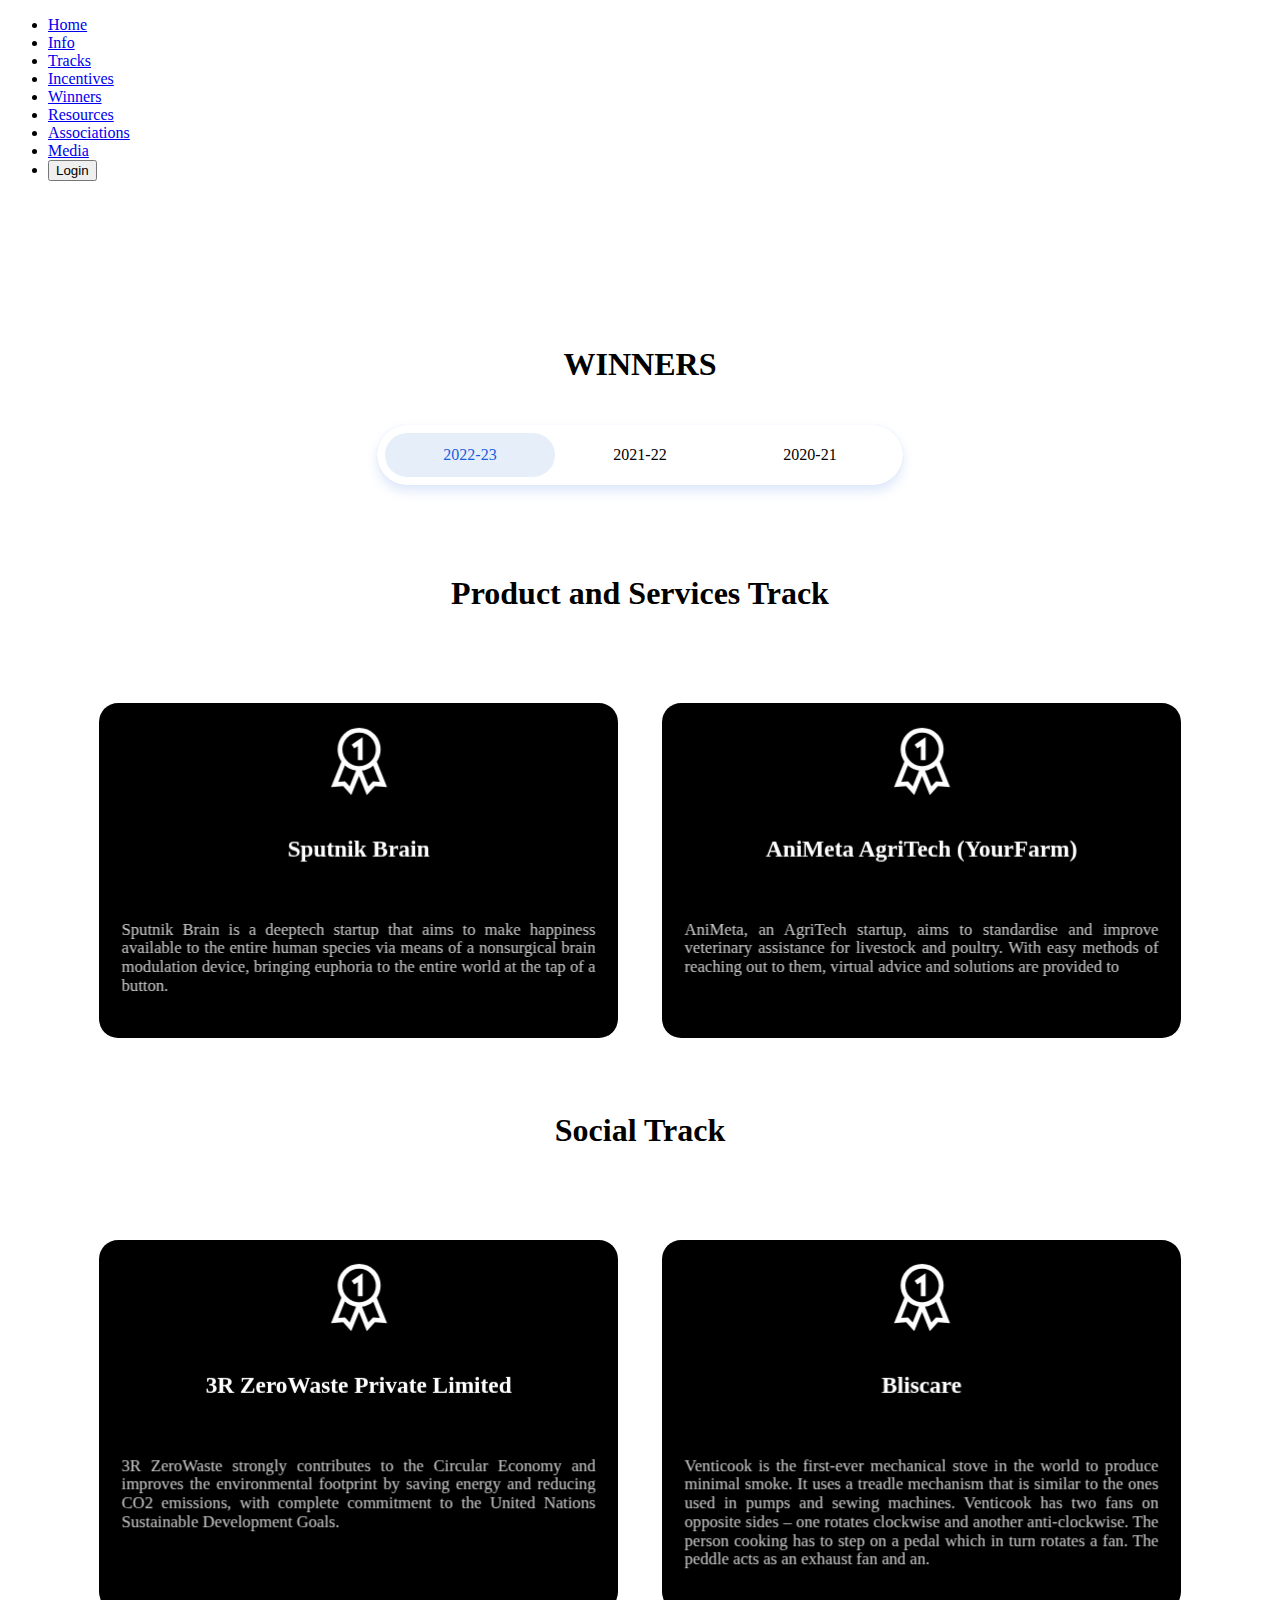
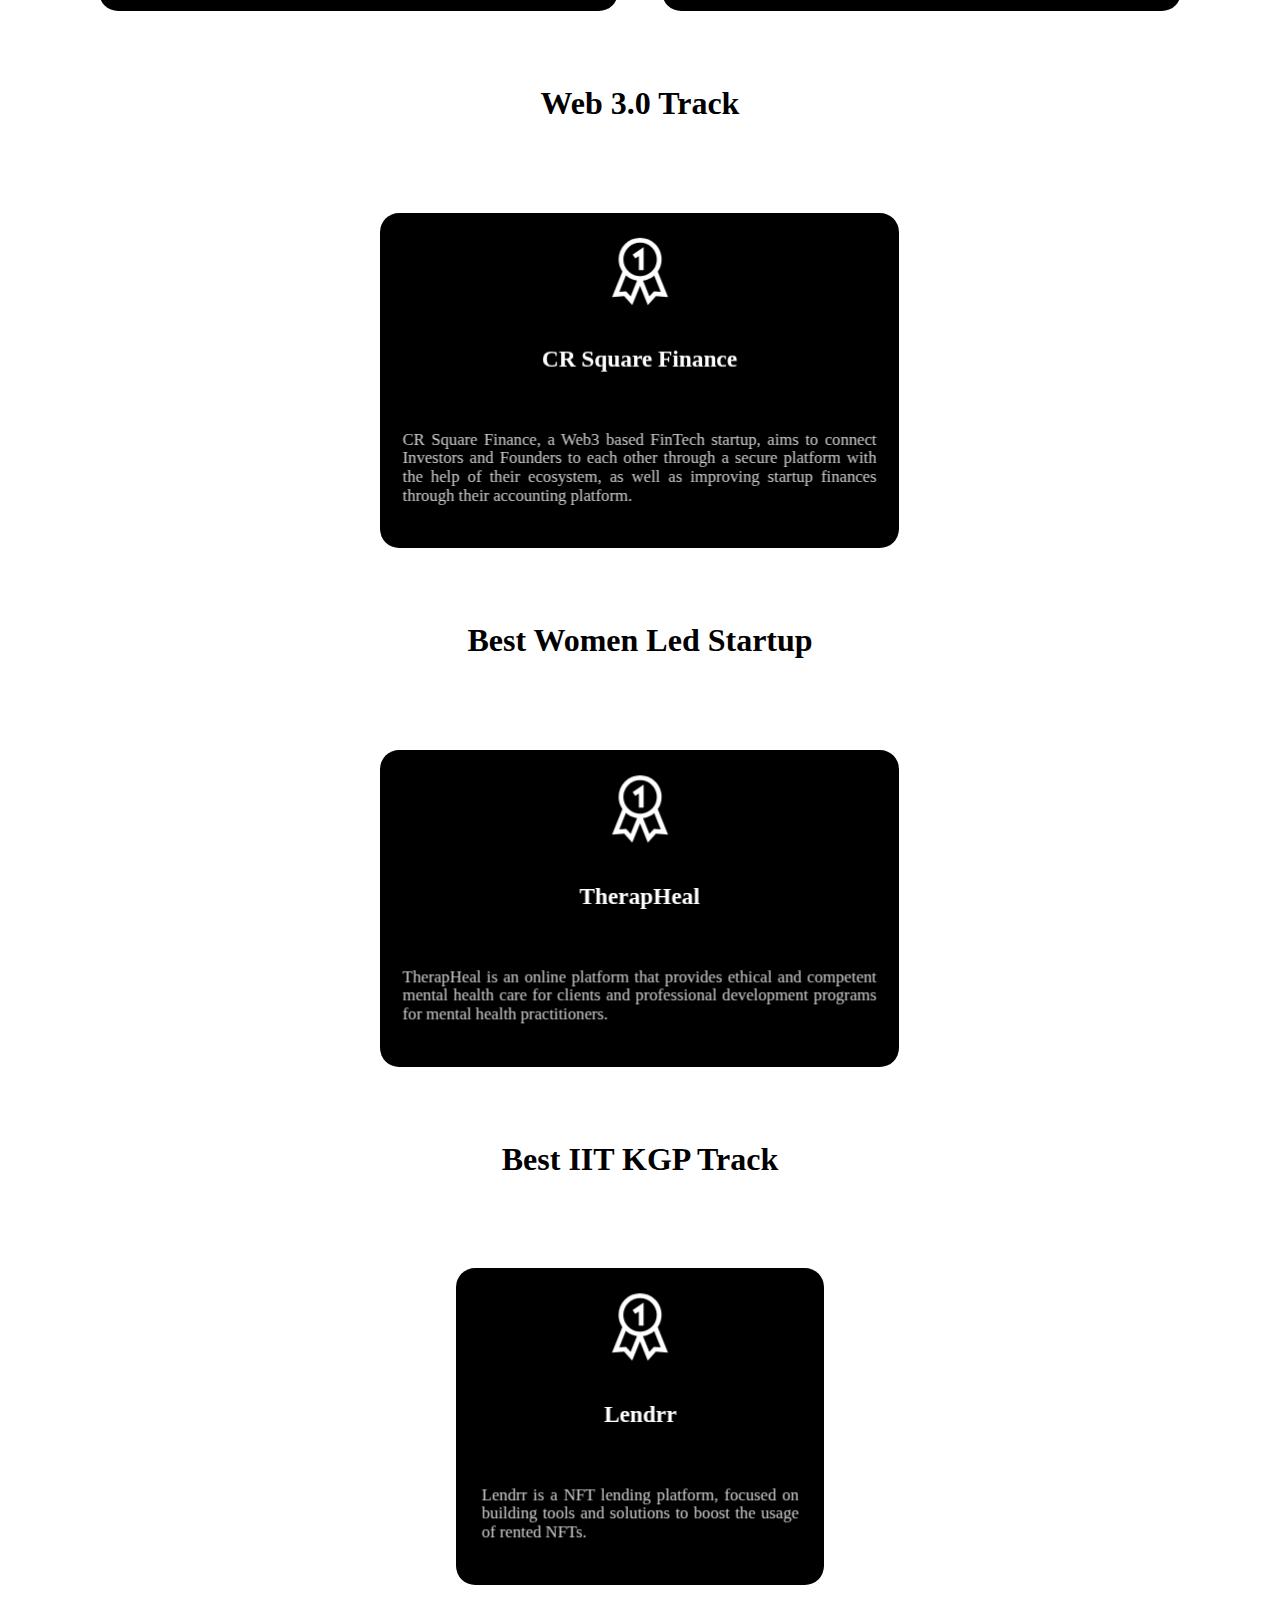
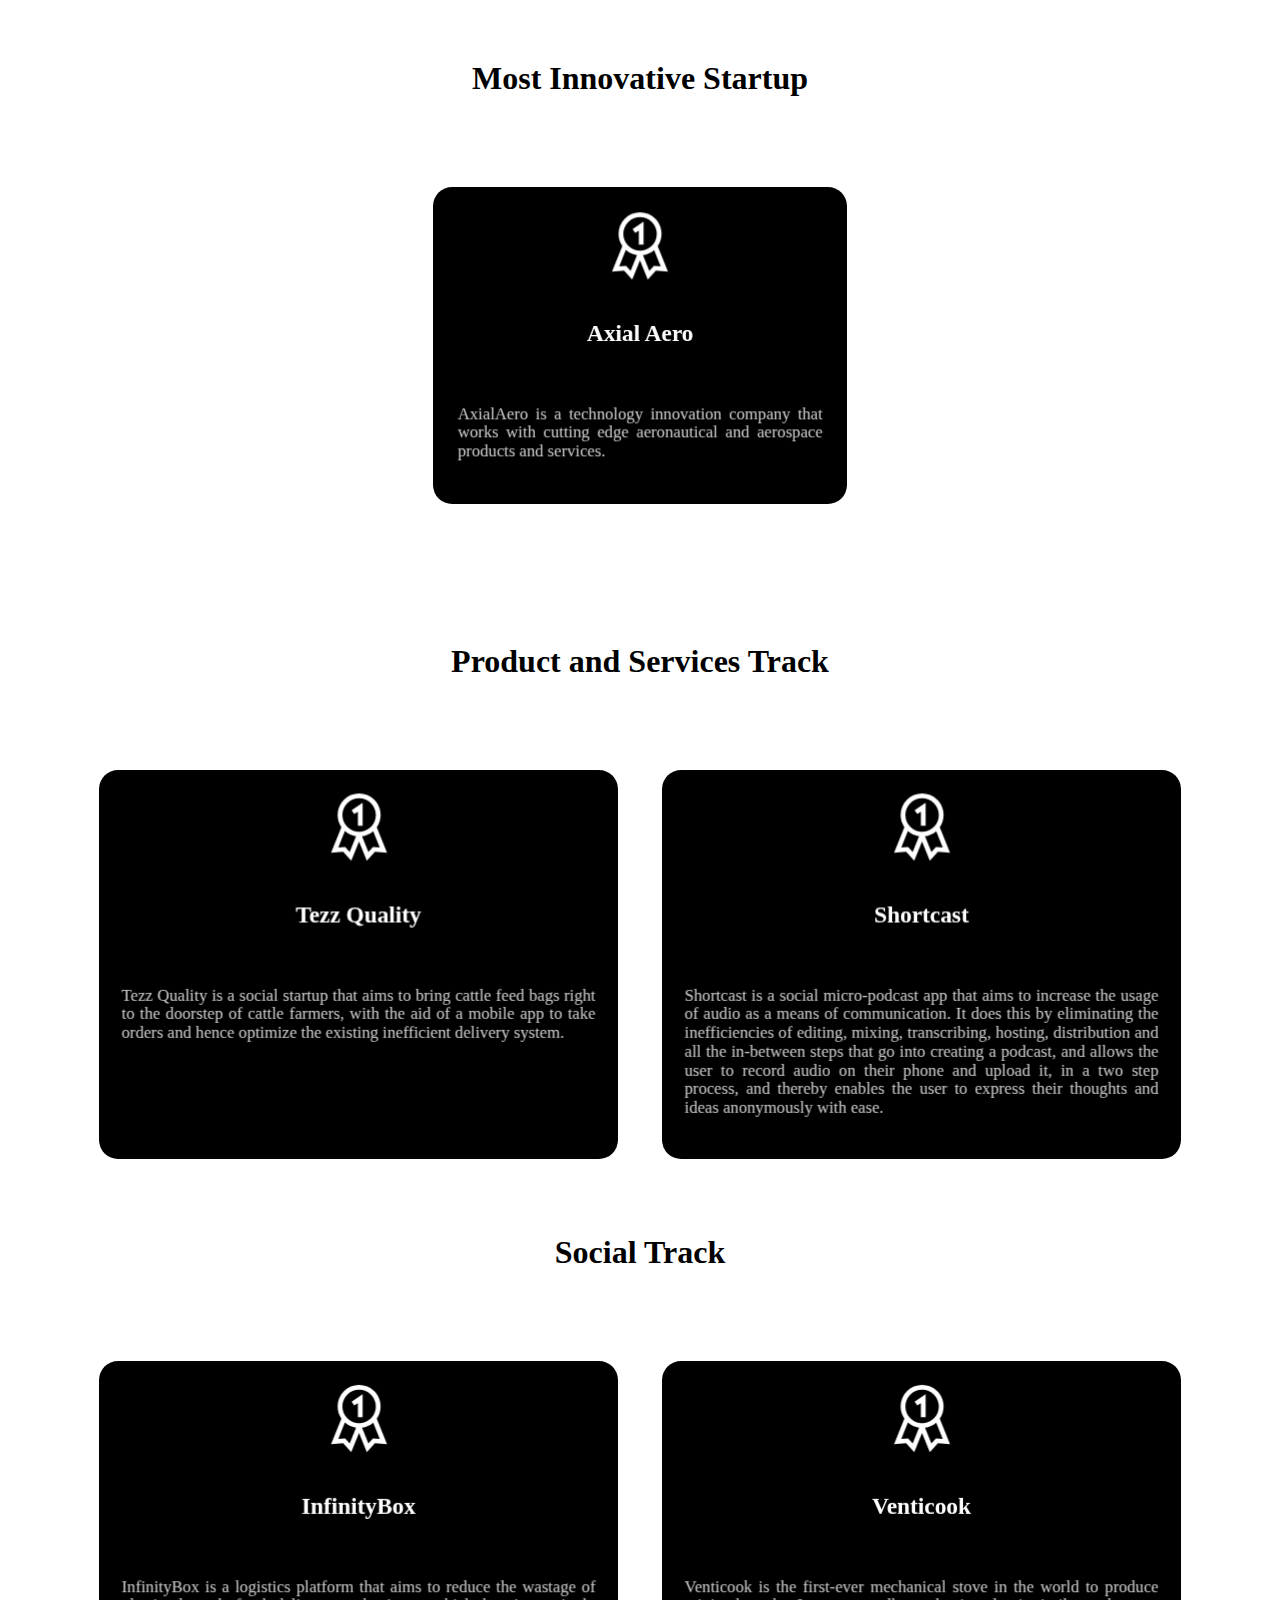
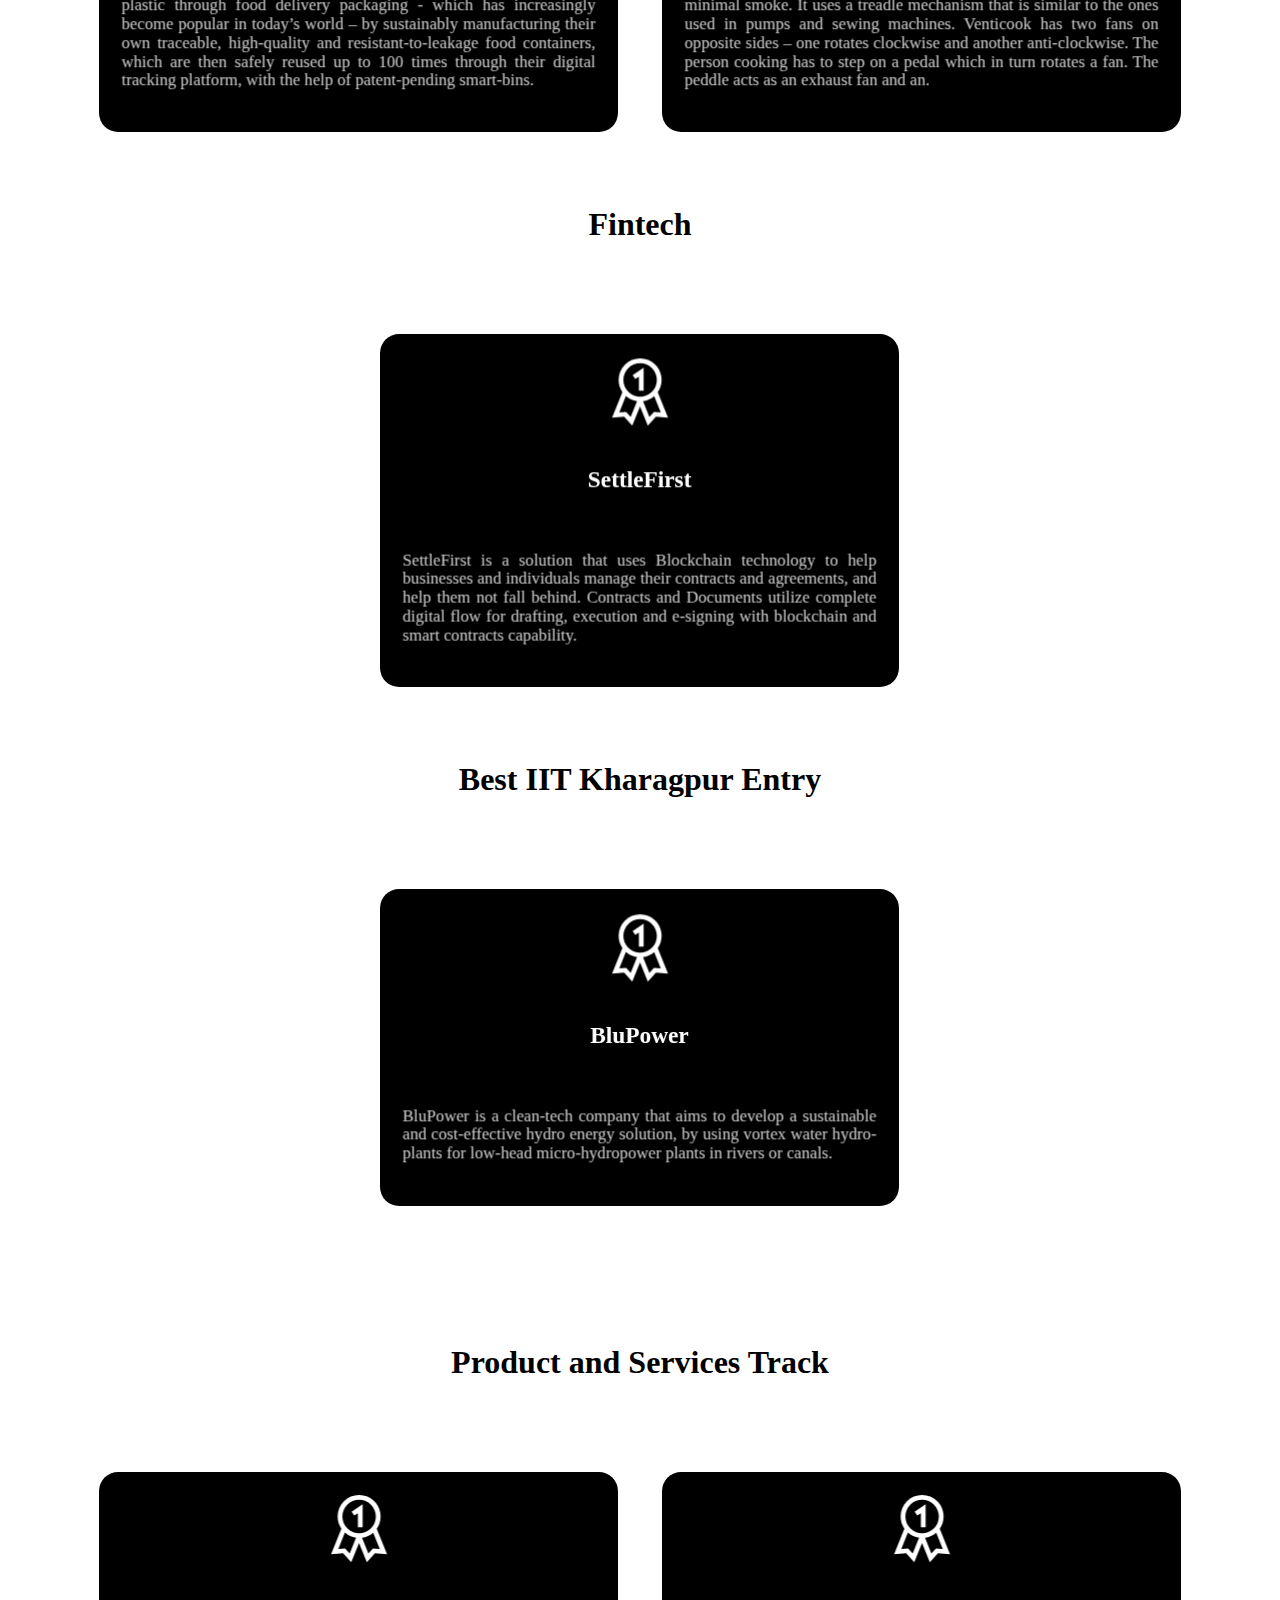
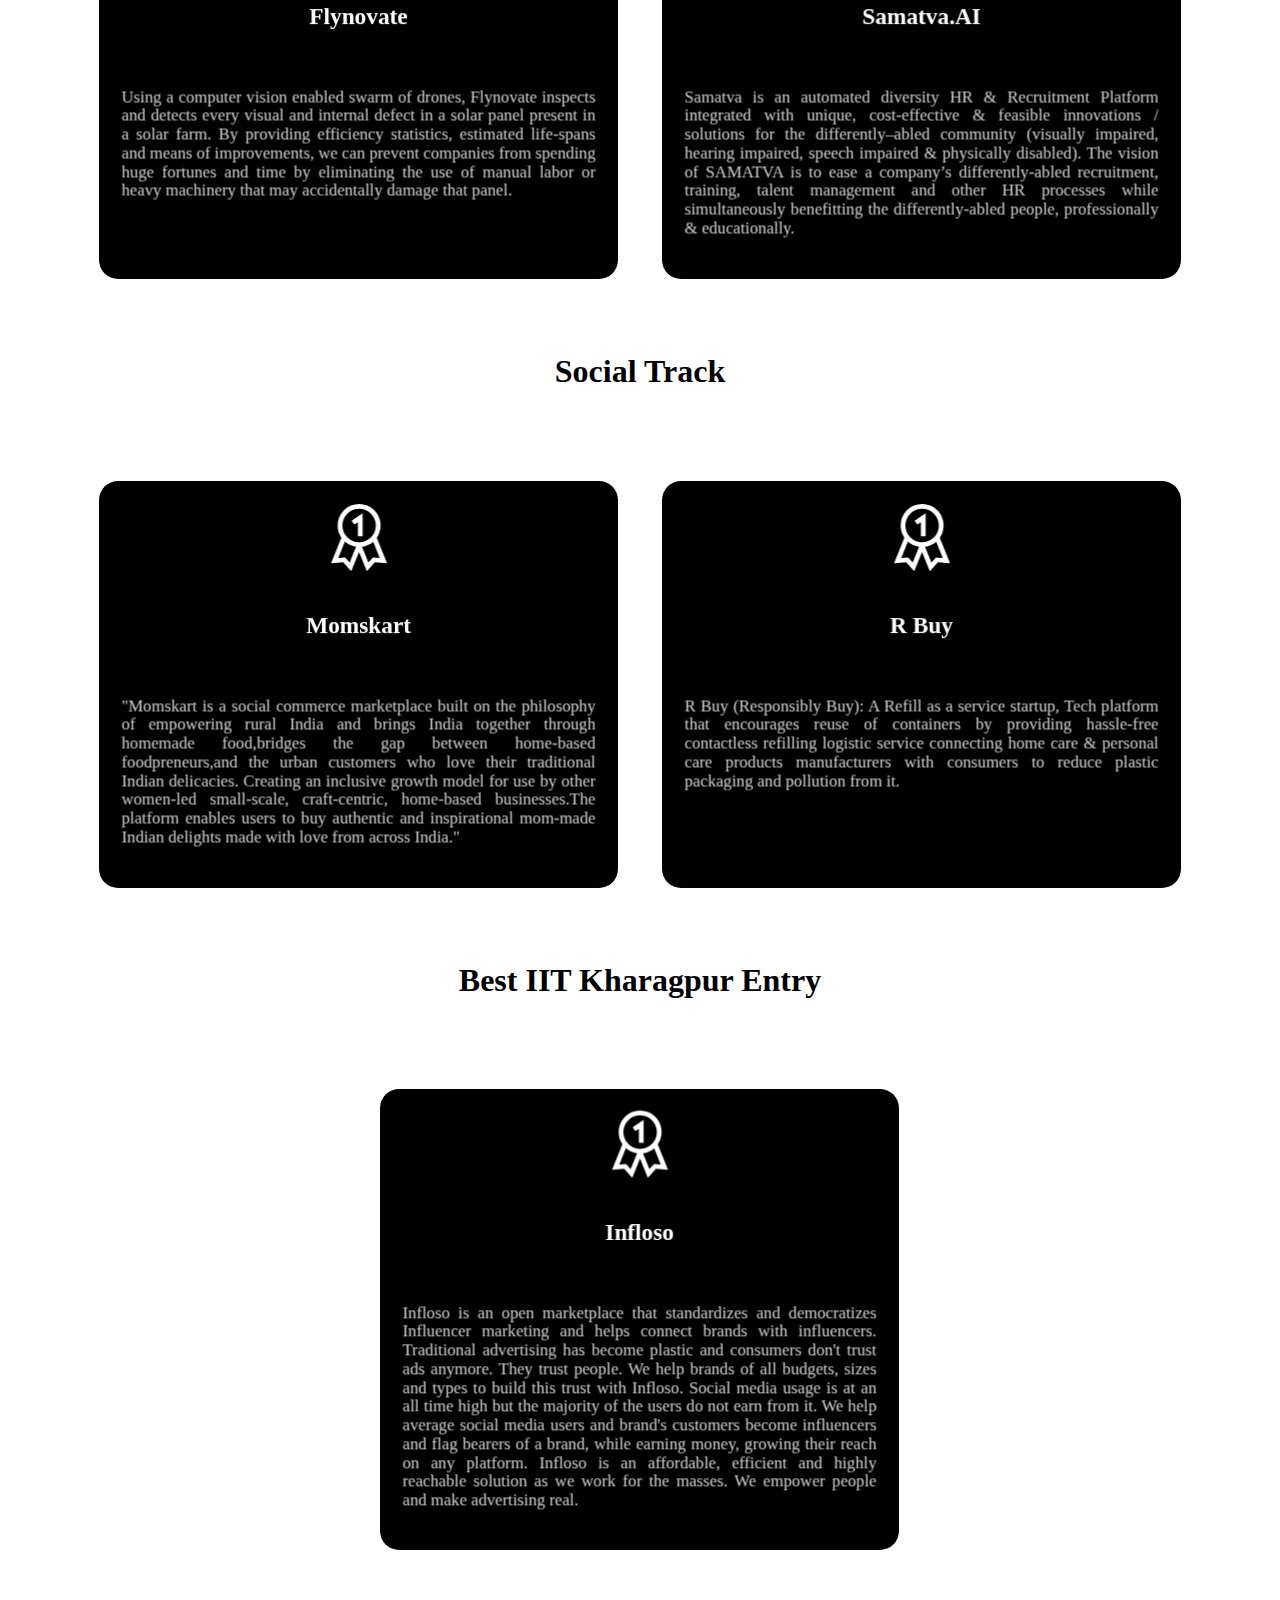
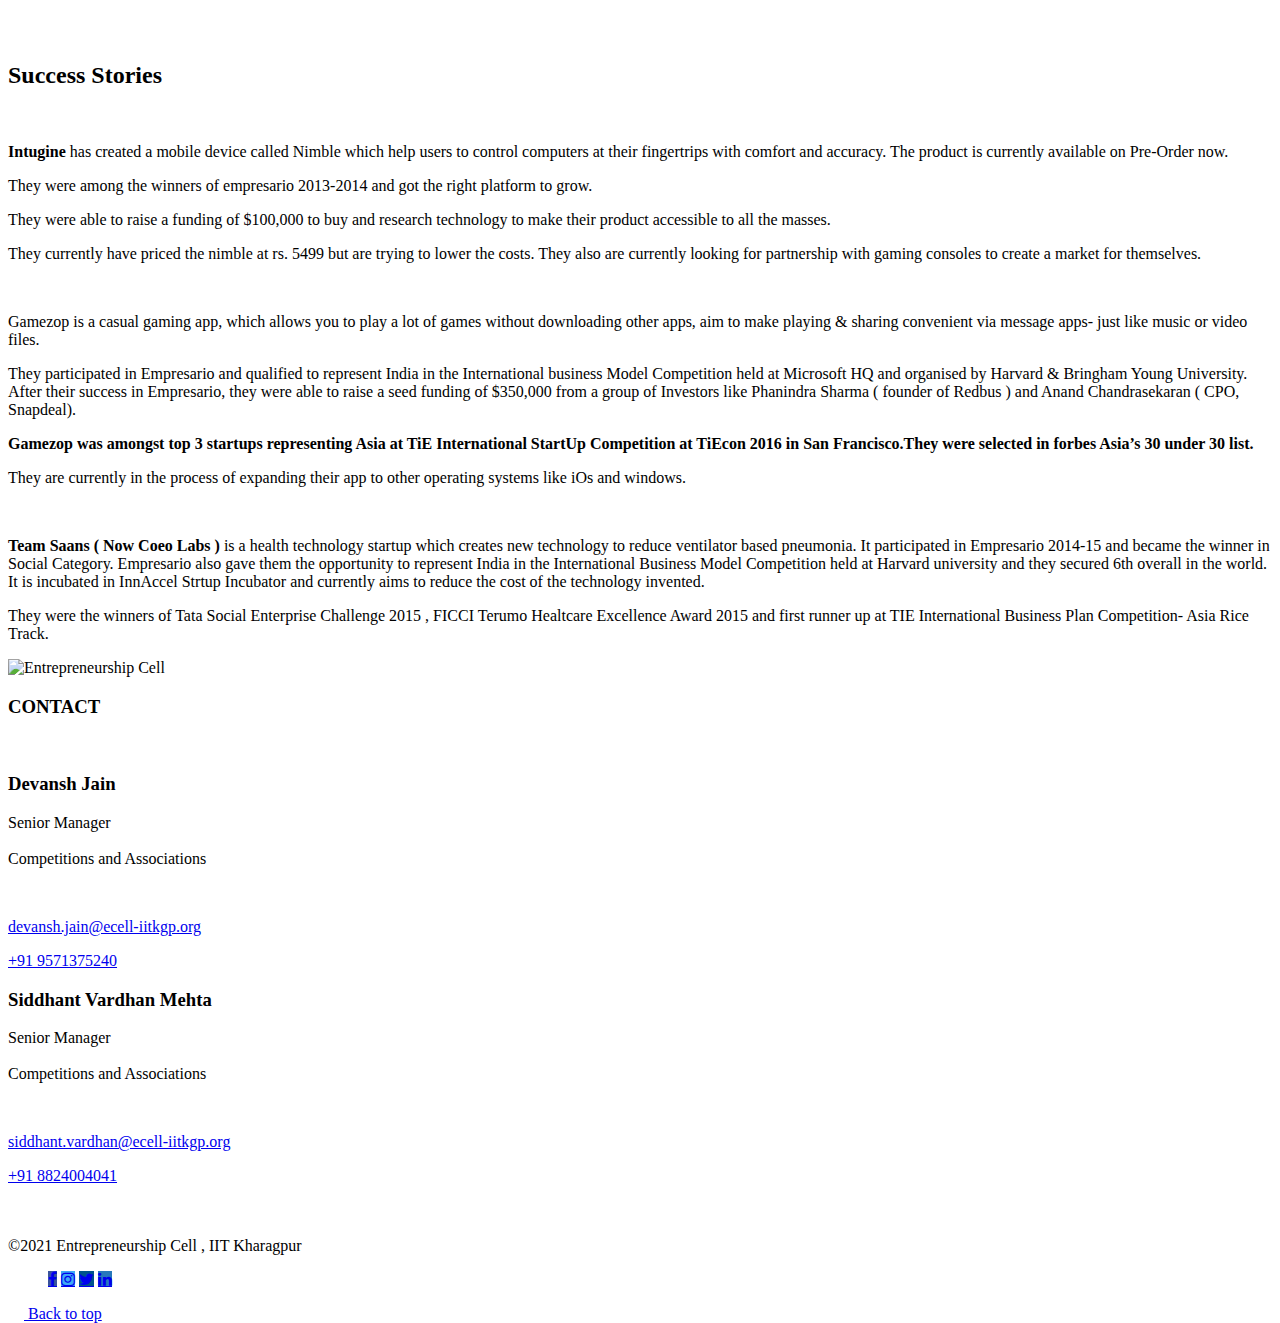
==== commit a00b211b: "All recent pictures added" ====
--- a/winners.html
+++ b/winners.html
@@ -1,709 +1,911 @@
 <!DOCTYPE html>
-    <html lang="en">
-    <head>
-        <meta charset="UTF-8">
-        <meta name="viewport" content="width=device-width, initial-scale=1.0">
-
-        <!--=============== REMIXICONS ===============-->
-        <link href="https://cdn.jsdelivr.net/npm/remixicon@2.5.0/fonts/remixicon.css" rel="stylesheet">
-
-        <!--=============== CSS ===============-->
-        <link rel="stylesheet" href="./nav.css">
-        <link rel="stylesheet" href="./winners.css">
-
-        <title>Empresario</title>
-
-        <link rel="stylesheet" href="https://fonts.googleapis.com/css2?family=Material+Symbols+Outlined:opsz,wght,FILL,GRAD@48,400,0,0" />
-
-        <link rel="stylesheet" href="https://unpkg.com/flickity@2/dist/flickity.min.css">
-
-    </head>
-    <body>
-        <!-- <div id="background" style="height: 100%; width: 100%; z-index: -100; position: fixed; filter: opacity(0.45);">
+<html lang="en">
+
+<head>
+    <meta charset="UTF-8">
+    <meta name="viewport" content="width=device-width, initial-scale=1.0">
+
+    <!--=============== REMIXICONS ===============-->
+    <link href="https://cdn.jsdelivr.net/npm/remixicon@2.5.0/fonts/remixicon.css" rel="stylesheet">
+
+    <!--=============== CSS ===============-->
+    <link rel="stylesheet" href="./nav.css">
+    <link rel="stylesheet" href="./winners.css">
+
+    <title>Empresario</title>
+
+    <link rel="stylesheet"
+        href="https://fonts.googleapis.com/css2?family=Material+Symbols+Outlined:opsz,wght,FILL,GRAD@48,400,0,0" />
+
+    <link rel="stylesheet" href="https://unpkg.com/flickity@2/dist/flickity.min.css">
+
+    <link rel="stylesheet" href="./footer.css">
+
+    <link rel="stylesheet" href="https://cdnjs.cloudflare.com/ajax/libs/font-awesome/4.7.0/css/font-awesome.min.css">
+
+    <link rel='stylesheet' id='font-materials-items-css'
+        href='https://fonts.googleapis.com/icon?family=Material+Icons&amp;ver=5.7.2' type='text/css' media='all' />
+
+</head>
+
+<body>
+    <!-- <div id="background" style="height: 100%; width: 100%; z-index: -100; position: fixed; filter: opacity(0.45);">
         </div> -->
-        <!--=============== HEADER ===============-->
-        <header class="header">
-            <nav class="nav container">
-                <div class="nav__data">
-                    <!-- <a href="#" class="nav__logo">
+    <!--=============== HEADER ===============-->
+    <header class="header">
+        <nav class="nav container">
+            <div class="nav__data">
+                <!-- <a href="#" class="nav__logo">
                         <i class="ri-code-s-slash-line"></i> CodeBox
                     </a> -->
-    
-                    <div class="nav__toggle" id="nav-toggle">
-                        <i class="ri-menu-line nav__toggle-menu"></i>
-                        <i class="ri-close-line nav__toggle-close"></i>
-                    </div>
-                </div>
-
-                <!--=============== NAV MENU ===============-->
-                <div class="nav__menu" id="nav-menu">
-                    <ul class="nav__list">
-                        <li>
-                            <a href="./index.html" class="nav__link">Home</a>
-                        </li>
-
-                        <li>
-                            <a href="./info.html" class="nav__link">Info</a>
-                        </li>
-
-                        <li>
-                            <a href="./info.html" class="nav__link">Tracks</a>
-                        </li>
-
-                        <li>
-                            <a href="./index.html#incentives" class="nav__link">Incentives</a>
-                        </li>
-
-                        <li>
-                            <a href="#" class="nav__link">Winners</a>
-                        </li>
-
-                        <li>
-                            <a href="#" class="nav__link">Resources</a>
-                        </li>
-
-                        <li>
-                            <a href="#" class="nav__link">Associations</a>
-                        </li>
-
-                        <!--=============== DROPDOWN 1 ===============-->
-                        <!-- <li class="dropdown__item">                      
-                            <div class="nav__link dropdown__button">
-                                Info <i class="ri-arrow-down-s-line dropdown__arrow"></i>
+
+                <div class="nav__toggle" id="nav-toggle">
+                    <i class="ri-menu-line nav__toggle-menu"></i>
+                    <i class="ri-close-line nav__toggle-close"></i>
+                </div>
+            </div>
+
+            <!--=============== NAV MENU ===============-->
+            <div class="nav__menu" id="nav-menu">
+                <ul class="nav__list">
+                    <li>
+                        <a href="./index.html" class="nav__link">Home</a>
+                    </li>
+
+                    <li>
+                        <a href="./info.html" class="nav__link">Info</a>
+                    </li>
+
+                    <li>
+                        <a href="./index.html#tracks" class="nav__link">Tracks</a>
+                    </li>
+
+                    <li>
+                        <a href="./index.html#incentives" class="nav__link">Incentives</a>
+                    </li>
+
+                    <li>
+                        <a href="./winners.html" class="nav__link">Winners</a>
+                    </li>
+
+                    <li>
+                        <a href="./resources.html" class="nav__link">Resources</a>
+                    </li>
+
+                    <li>
+                        <a href="./association.html" class="nav__link">Associations</a>
+                    </li>
+
+                    <li>
+                        <a href="./media.html" class="nav__link">Media</a>
+                    </li>
+                    <li>
+                        <button>
+                            Login
+                            <div class="arrow-wrapper">
+                                <div class="arrow"></div>
+
                             </div>
-
-                            <div class="dropdown__container">
-                                <div class="dropdown__content">
-                                    <div class="dropdown__group">
-                                        <ul class="dropdown__list">
-                                            <li>
-                                                <a href="#" class="dropdown__link">Tracks</a>
-                                            </li>
-                                            <li>
-                                                <a href="#" class="dropdown__link">Structure</a>
-                                            </li>
-                                            <li>
-                                                <a href="#" class="dropdown__link">Timeline</a>
-                                            </li>
-                                            <li>
-                                                <a href="#" class="dropdown__link">Instructions</a>
-                                            </li>
-                                            <li>
-                                                <a href="#" class="dropdown__link">FAQ's</a>
-                                            </li>
-                                        </ul>
-                                    </div>
-                                </div>
-                            </div>
-                        </li>
-
-                        <li>
-                            <a href="#" class="nav__link">Tracks</a>
-                        </li>
-
-                        <li>
-                            <a href="#" class="nav__link">Incentives</a>
-                        </li> -->
-                        <li>
-                            <a href="#" class="nav__link">Media</a>
-                        </li>
-                        <li>
-                            <button>
-                                    Login
-                                <div class="arrow-wrapper">
-                                    <div class="arrow"></div>
-                            
-                                </div>
-                            </button>
-                        </li>
-                    </ul>
-                </div>
-            </nav>
-        </header>
-
-        <!--=============== HERO ===============-->
-        <div class="hero">
-            <div class="middle"><h1>WINNERS</h1></div>
-      
-            <div class="container">
-              <div class="tabs">
+                        </button>
+                    </li>
+                </ul>
+            </div>
+        </nav>
+    </header>
+
+    <!--=============== HERO ===============-->
+    <div class="hero">
+        <div class="middle">
+            <h1>WINNERS</h1>
+        </div>
+
+        <div class="container">
+            <div class="tabs">
                 <input type="radio" id="radio-1" name="tabs" onclick="ele(0)" checked />
-                <label class="tab" for="radio-1">2021-22</label>
-                <input type="radio" id="radio-2" name="tabs" onclick="ele(1)"/>
-                <label class="tab" for="radio-2">2020-21</label>
-                <input type="radio" id="radio-3" name="tabs" onclick="ele(2)"/>
-                <label class="tab" for="radio-3">2019-20</label>
+                <label class="tab" for="radio-1">2022-23</label>
+                <input type="radio" id="radio-2" name="tabs" onclick="ele(1)" />
+                <label class="tab" for="radio-2">2021-22</label>
+                <input type="radio" id="radio-3" name="tabs" onclick="ele(2)" />
+                <label class="tab" for="radio-3">2020-21</label>
+                <!-- <input type="radio" id="radio-3" name="tabs" onclick="ele(2)"/>
+                <label class="tab" for="radio-3">2019-20</label> -->
                 <span class="glider"></span>
-              </div>
-            </div>
-            
-    <!----------------------WINNERS1-------------------------->
-
-      <div class="winners ele" >
-        <div class="section">
-            <h2>Product and Services Track</h2>
-            <div class="cards">
-                <div class="card" data-tilt
-                data-tilt-reverse="true"
-                data-tilt-glare
-                data-tilt-max-glare="0.1">
-                    <svg fill="#fff" version="1.1" id="Capa_1" xmlns="http://www.w3.org/2000/svg" xmlns:xlink="http://www.w3.org/1999/xlink" viewBox="0 0 962.689 962.689"
-                xml:space="preserve">
-                    <g>
-                        <g>
-                            <path d="M254.233,833.65l115.735,129.039l111.377-275.766l111.377,275.766L708.457,833.65l172.888,12.469L734.478,482.484
-                                c35.706-51.094,54.944-111.771,54.944-175.408c0-82.023-31.941-159.138-89.941-217.137C641.481,31.941,564.368,0,482.345,0
-                                S323.208,31.941,265.209,89.94c-58,57.999-89.941,135.113-89.941,217.137c0,62.88,18.792,122.864,53.685,173.573L81.345,846.119
-                                L254.233,833.65z M482.345,68c63.86,0,123.896,24.868,169.053,70.024c45.156,45.155,70.024,105.193,70.024,169.053
-                                c0,33.158-6.72,65.28-19.489,94.829c-10.885,25.191-26.171,48.508-45.473,68.99c-1.661,1.764-3.342,3.513-5.063,5.232
-                                c-30.952,30.954-68.897,52.37-110.272,62.782c-14.146,3.561-28.693,5.82-43.498,6.748c-5.067,0.316-10.16,0.494-15.282,0.494
-                                c-5.779,0-11.526-0.209-17.234-0.613c-14.914-1.057-29.555-3.488-43.784-7.217c-40.504-10.615-77.643-31.801-108.035-62.194
-                                c-2.206-2.205-4.349-4.457-6.457-6.731c-19.25-20.774-34.424-44.396-45.108-69.894c-12.103-28.885-18.459-60.167-18.459-92.428
-                                c0-63.859,24.868-123.897,70.024-169.053C358.447,92.868,418.484,68,482.345,68z M777.445,770.449l-97.351-7.021l-65.168,72.66
-                                l-90.778-224.762c59.204-8.01,114.369-32.984,159.727-72.555L777.445,770.449z M279.341,537.469
-                                c45.152,39.895,100.174,65.229,159.303,73.602l-90.881,225.02l-65.168-72.66l-97.351,7.02L279.341,537.469z"/>
-                            <polygon points="464.764,260.005 464.764,437.148 464.764,450.542 464.764,459.668 520.521,459.668 532.764,459.668 
-                                532.764,423.078 532.764,132.962 375.254,237.944 412.968,294.528 		"/>
-                        </g>
-                    </g>
+            </div>
+        </div>
+
+        <!----------------------WINNERS1-------------------------->
+
+        <div class="winners ele">
+            <div class="section">
+                <h2>Product and Services Track</h2>
+                <div class="cards">
+                    <div class="card" data-tilt data-tilt-reverse="true" data-tilt-glare data-tilt-max-glare="0.1">
+                        <svg fill="#fff" version="1.1" id="Capa_1" xmlns="http://www.w3.org/2000/svg"
+                            xmlns:xlink="http://www.w3.org/1999/xlink" viewBox="0 0 962.689 962.689"
+                            xml:space="preserve">
+                            <g>
+                                <g>
+                                    <path
+                                        d="M254.233,833.65l115.735,129.039l111.377-275.766l111.377,275.766L708.457,833.65l172.888,12.469L734.478,482.484
+                                c35.706-51.094,54.944-111.771,54.944-175.408c0-82.023-31.941-159.138-89.941-217.137C641.481,31.941,564.368,0,482.345,0
+                                S323.208,31.941,265.209,89.94c-58,57.999-89.941,135.113-89.941,217.137c0,62.88,18.792,122.864,53.685,173.573L81.345,846.119
+                                L254.233,833.65z M482.345,68c63.86,0,123.896,24.868,169.053,70.024c45.156,45.155,70.024,105.193,70.024,169.053
+                                c0,33.158-6.72,65.28-19.489,94.829c-10.885,25.191-26.171,48.508-45.473,68.99c-1.661,1.764-3.342,3.513-5.063,5.232
+                                c-30.952,30.954-68.897,52.37-110.272,62.782c-14.146,3.561-28.693,5.82-43.498,6.748c-5.067,0.316-10.16,0.494-15.282,0.494
+                                c-5.779,0-11.526-0.209-17.234-0.613c-14.914-1.057-29.555-3.488-43.784-7.217c-40.504-10.615-77.643-31.801-108.035-62.194
+                                c-2.206-2.205-4.349-4.457-6.457-6.731c-19.25-20.774-34.424-44.396-45.108-69.894c-12.103-28.885-18.459-60.167-18.459-92.428
+                                c0-63.859,24.868-123.897,70.024-169.053C358.447,92.868,418.484,68,482.345,68z M777.445,770.449l-97.351-7.021l-65.168,72.66
+                                l-90.778-224.762c59.204-8.01,114.369-32.984,159.727-72.555L777.445,770.449z M279.341,537.469
+                                c45.152,39.895,100.174,65.229,159.303,73.602l-90.881,225.02l-65.168-72.66l-97.351,7.02L279.341,537.469z" />
+                                    <polygon points="464.764,260.005 464.764,437.148 464.764,450.542 464.764,459.668 520.521,459.668 532.764,459.668 
+                                532.764,423.078 532.764,132.962 375.254,237.944 412.968,294.528 		" />
+                                </g>
+                            </g>
+                        </svg>
+                        <h3> Sputnik Brain</h3>
+                        <p>Sputnik Brain is a deeptech startup that aims to make happiness available to the entire human
+                            species via means of a nonsurgical brain modulation device, bringing euphoria to the entire
+                            world at the tap of a button.</p>
+                    </div>
+                    <div class="card" data-tilt data-tilt-reverse="true" data-tilt-glare data-tilt-max-glare="0.1">
+                        <svg fill="#fff" version="1.1" id="Capa_1" xmlns="http://www.w3.org/2000/svg"
+                            xmlns:xlink="http://www.w3.org/1999/xlink" viewBox="0 0 962.689 962.689"
+                            xml:space="preserve">
+                            <g>
+                                <g>
+                                    <path
+                                        d="M254.233,833.65l115.735,129.039l111.377-275.766l111.377,275.766L708.457,833.65l172.888,12.469L734.478,482.484
+                                c35.706-51.094,54.944-111.771,54.944-175.408c0-82.023-31.941-159.138-89.941-217.137C641.481,31.941,564.368,0,482.345,0
+                                S323.208,31.941,265.209,89.94c-58,57.999-89.941,135.113-89.941,217.137c0,62.88,18.792,122.864,53.685,173.573L81.345,846.119
+                                L254.233,833.65z M482.345,68c63.86,0,123.896,24.868,169.053,70.024c45.156,45.155,70.024,105.193,70.024,169.053
+                                c0,33.158-6.72,65.28-19.489,94.829c-10.885,25.191-26.171,48.508-45.473,68.99c-1.661,1.764-3.342,3.513-5.063,5.232
+                                c-30.952,30.954-68.897,52.37-110.272,62.782c-14.146,3.561-28.693,5.82-43.498,6.748c-5.067,0.316-10.16,0.494-15.282,0.494
+                                c-5.779,0-11.526-0.209-17.234-0.613c-14.914-1.057-29.555-3.488-43.784-7.217c-40.504-10.615-77.643-31.801-108.035-62.194
+                                c-2.206-2.205-4.349-4.457-6.457-6.731c-19.25-20.774-34.424-44.396-45.108-69.894c-12.103-28.885-18.459-60.167-18.459-92.428
+                                c0-63.859,24.868-123.897,70.024-169.053C358.447,92.868,418.484,68,482.345,68z M777.445,770.449l-97.351-7.021l-65.168,72.66
+                                l-90.778-224.762c59.204-8.01,114.369-32.984,159.727-72.555L777.445,770.449z M279.341,537.469
+                                c45.152,39.895,100.174,65.229,159.303,73.602l-90.881,225.02l-65.168-72.66l-97.351,7.02L279.341,537.469z" />
+                                    <polygon points="464.764,260.005 464.764,437.148 464.764,450.542 464.764,459.668 520.521,459.668 532.764,459.668 
+                                532.764,423.078 532.764,132.962 375.254,237.944 412.968,294.528 		" />
+                                </g>
+                            </g>
+                        </svg>
+                        <h3>AniMeta AgriTech (YourFarm) </h3>
+                        <p>AniMeta, an AgriTech startup, aims to standardise and improve veterinary assistance for
+                            livestock and poultry. With easy methods of reaching out to them, virtual advice and
+                            solutions are provided to </p>
+                    </div>
+                </div>
+            </div>
+
+            <div class="section">
+                <h2>Social Track</h2>
+                <div class="cards">
+                    <div class="card" data-tilt data-tilt-reverse="true" data-tilt-glare data-tilt-max-glare="0.1">
+                        <svg fill="#fff" version="1.1" id="Capa_1" xmlns="http://www.w3.org/2000/svg"
+                            xmlns:xlink="http://www.w3.org/1999/xlink" viewBox="0 0 962.689 962.689"
+                            xml:space="preserve">
+                            <g>
+                                <g>
+                                    <path
+                                        d="M254.233,833.65l115.735,129.039l111.377-275.766l111.377,275.766L708.457,833.65l172.888,12.469L734.478,482.484
+                                c35.706-51.094,54.944-111.771,54.944-175.408c0-82.023-31.941-159.138-89.941-217.137C641.481,31.941,564.368,0,482.345,0
+                                S323.208,31.941,265.209,89.94c-58,57.999-89.941,135.113-89.941,217.137c0,62.88,18.792,122.864,53.685,173.573L81.345,846.119
+                                L254.233,833.65z M482.345,68c63.86,0,123.896,24.868,169.053,70.024c45.156,45.155,70.024,105.193,70.024,169.053
+                                c0,33.158-6.72,65.28-19.489,94.829c-10.885,25.191-26.171,48.508-45.473,68.99c-1.661,1.764-3.342,3.513-5.063,5.232
+                                c-30.952,30.954-68.897,52.37-110.272,62.782c-14.146,3.561-28.693,5.82-43.498,6.748c-5.067,0.316-10.16,0.494-15.282,0.494
+                                c-5.779,0-11.526-0.209-17.234-0.613c-14.914-1.057-29.555-3.488-43.784-7.217c-40.504-10.615-77.643-31.801-108.035-62.194
+                                c-2.206-2.205-4.349-4.457-6.457-6.731c-19.25-20.774-34.424-44.396-45.108-69.894c-12.103-28.885-18.459-60.167-18.459-92.428
+                                c0-63.859,24.868-123.897,70.024-169.053C358.447,92.868,418.484,68,482.345,68z M777.445,770.449l-97.351-7.021l-65.168,72.66
+                                l-90.778-224.762c59.204-8.01,114.369-32.984,159.727-72.555L777.445,770.449z M279.341,537.469
+                                c45.152,39.895,100.174,65.229,159.303,73.602l-90.881,225.02l-65.168-72.66l-97.351,7.02L279.341,537.469z" />
+                                    <polygon points="464.764,260.005 464.764,437.148 464.764,450.542 464.764,459.668 520.521,459.668 532.764,459.668 
+                                532.764,423.078 532.764,132.962 375.254,237.944 412.968,294.528 		" />
+                                </g>
+                            </g>
+                        </svg>
+                        <h3> 3R ZeroWaste Private Limited</h3>
+                        <p>3R ZeroWaste strongly contributes to the Circular Economy and improves the environmental
+                            footprint by saving energy and reducing CO2 emissions, with complete commitment to the
+                            United Nations Sustainable Development Goals.</p>
+                    </div>
+                    <div class="card" data-tilt data-tilt-reverse="true" data-tilt-glare data-tilt-max-glare="0.1">
+                        <svg fill="#fff" version="1.1" id="Capa_1" xmlns="http://www.w3.org/2000/svg"
+                            xmlns:xlink="http://www.w3.org/1999/xlink" viewBox="0 0 962.689 962.689"
+                            xml:space="preserve">
+                            <g>
+                                <g>
+                                    <path
+                                        d="M254.233,833.65l115.735,129.039l111.377-275.766l111.377,275.766L708.457,833.65l172.888,12.469L734.478,482.484
+                                c35.706-51.094,54.944-111.771,54.944-175.408c0-82.023-31.941-159.138-89.941-217.137C641.481,31.941,564.368,0,482.345,0
+                                S323.208,31.941,265.209,89.94c-58,57.999-89.941,135.113-89.941,217.137c0,62.88,18.792,122.864,53.685,173.573L81.345,846.119
+                                L254.233,833.65z M482.345,68c63.86,0,123.896,24.868,169.053,70.024c45.156,45.155,70.024,105.193,70.024,169.053
+                                c0,33.158-6.72,65.28-19.489,94.829c-10.885,25.191-26.171,48.508-45.473,68.99c-1.661,1.764-3.342,3.513-5.063,5.232
+                                c-30.952,30.954-68.897,52.37-110.272,62.782c-14.146,3.561-28.693,5.82-43.498,6.748c-5.067,0.316-10.16,0.494-15.282,0.494
+                                c-5.779,0-11.526-0.209-17.234-0.613c-14.914-1.057-29.555-3.488-43.784-7.217c-40.504-10.615-77.643-31.801-108.035-62.194
+                                c-2.206-2.205-4.349-4.457-6.457-6.731c-19.25-20.774-34.424-44.396-45.108-69.894c-12.103-28.885-18.459-60.167-18.459-92.428
+                                c0-63.859,24.868-123.897,70.024-169.053C358.447,92.868,418.484,68,482.345,68z M777.445,770.449l-97.351-7.021l-65.168,72.66
+                                l-90.778-224.762c59.204-8.01,114.369-32.984,159.727-72.555L777.445,770.449z M279.341,537.469
+                                c45.152,39.895,100.174,65.229,159.303,73.602l-90.881,225.02l-65.168-72.66l-97.351,7.02L279.341,537.469z" />
+                                    <polygon points="464.764,260.005 464.764,437.148 464.764,450.542 464.764,459.668 520.521,459.668 532.764,459.668 
+                                532.764,423.078 532.764,132.962 375.254,237.944 412.968,294.528 		" />
+                                </g>
+                            </g>
+                        </svg>
+                        <h3>Bliscare</h3>
+                        <p>Venticook is the first-ever mechanical stove in the world to produce minimal smoke. It uses a
+                            treadle mechanism that is similar to the ones used in pumps and sewing machines. Venticook
+                            has two fans on opposite sides – one rotates clockwise and another anti-clockwise. The
+                            person cooking has to step on a pedal which in turn rotates a fan. The peddle acts as an
+                            exhaust fan and an.</p>
+                    </div>
+                </div>
+            </div>
+
+            <div class="section">
+                <h2>Web 3.0 Track</h2>
+                <div class="cards">
+
+                    <div class="card" data-tilt data-tilt-reverse="true" data-tilt-glare data-tilt-max-glare="0.1">
+                        <svg fill="#fff" version="1.1" id="Capa_1" xmlns="http://www.w3.org/2000/svg"
+                            xmlns:xlink="http://www.w3.org/1999/xlink" viewBox="0 0 962.689 962.689"
+                            xml:space="preserve">
+                            <g>
+                                <g>
+                                    <path
+                                        d="M254.233,833.65l115.735,129.039l111.377-275.766l111.377,275.766L708.457,833.65l172.888,12.469L734.478,482.484
+                                c35.706-51.094,54.944-111.771,54.944-175.408c0-82.023-31.941-159.138-89.941-217.137C641.481,31.941,564.368,0,482.345,0
+                                S323.208,31.941,265.209,89.94c-58,57.999-89.941,135.113-89.941,217.137c0,62.88,18.792,122.864,53.685,173.573L81.345,846.119
+                                L254.233,833.65z M482.345,68c63.86,0,123.896,24.868,169.053,70.024c45.156,45.155,70.024,105.193,70.024,169.053
+                                c0,33.158-6.72,65.28-19.489,94.829c-10.885,25.191-26.171,48.508-45.473,68.99c-1.661,1.764-3.342,3.513-5.063,5.232
+                                c-30.952,30.954-68.897,52.37-110.272,62.782c-14.146,3.561-28.693,5.82-43.498,6.748c-5.067,0.316-10.16,0.494-15.282,0.494
+                                c-5.779,0-11.526-0.209-17.234-0.613c-14.914-1.057-29.555-3.488-43.784-7.217c-40.504-10.615-77.643-31.801-108.035-62.194
+                                c-2.206-2.205-4.349-4.457-6.457-6.731c-19.25-20.774-34.424-44.396-45.108-69.894c-12.103-28.885-18.459-60.167-18.459-92.428
+                                c0-63.859,24.868-123.897,70.024-169.053C358.447,92.868,418.484,68,482.345,68z M777.445,770.449l-97.351-7.021l-65.168,72.66
+                                l-90.778-224.762c59.204-8.01,114.369-32.984,159.727-72.555L777.445,770.449z M279.341,537.469
+                                c45.152,39.895,100.174,65.229,159.303,73.602l-90.881,225.02l-65.168-72.66l-97.351,7.02L279.341,537.469z" />
+                                    <polygon points="464.764,260.005 464.764,437.148 464.764,450.542 464.764,459.668 520.521,459.668 532.764,459.668 
+                                532.764,423.078 532.764,132.962 375.254,237.944 412.968,294.528 		" />
+                                </g>
+                            </g>
+                        </svg>
+                        <h3>CR Square Finance</h3>
+                        <p>CR Square Finance, a Web3 based FinTech startup, aims to connect Investors and Founders to
+                            each other through a secure platform with the help of their ecosystem, as well as improving
+                            startup finances through their accounting platform.</p>
+                    </div>
+
+                </div>
+            </div>
+
+            <div class="section">
+                <h2>Best Women Led Startup</h2>
+                <div class="cards">
+
+                    <div class="card" data-tilt data-tilt-reverse="true" data-tilt-glare data-tilt-max-glare="0.1">
+                        <svg fill="#fff" version="1.1" id="Capa_1" xmlns="http://www.w3.org/2000/svg"
+                            xmlns:xlink="http://www.w3.org/1999/xlink" viewBox="0 0 962.689 962.689"
+                            xml:space="preserve">
+                            <g>
+                                <g>
+                                    <path
+                                        d="M254.233,833.65l115.735,129.039l111.377-275.766l111.377,275.766L708.457,833.65l172.888,12.469L734.478,482.484
+                                c35.706-51.094,54.944-111.771,54.944-175.408c0-82.023-31.941-159.138-89.941-217.137C641.481,31.941,564.368,0,482.345,0
+                                S323.208,31.941,265.209,89.94c-58,57.999-89.941,135.113-89.941,217.137c0,62.88,18.792,122.864,53.685,173.573L81.345,846.119
+                                L254.233,833.65z M482.345,68c63.86,0,123.896,24.868,169.053,70.024c45.156,45.155,70.024,105.193,70.024,169.053
+                                c0,33.158-6.72,65.28-19.489,94.829c-10.885,25.191-26.171,48.508-45.473,68.99c-1.661,1.764-3.342,3.513-5.063,5.232
+                                c-30.952,30.954-68.897,52.37-110.272,62.782c-14.146,3.561-28.693,5.82-43.498,6.748c-5.067,0.316-10.16,0.494-15.282,0.494
+                                c-5.779,0-11.526-0.209-17.234-0.613c-14.914-1.057-29.555-3.488-43.784-7.217c-40.504-10.615-77.643-31.801-108.035-62.194
+                                c-2.206-2.205-4.349-4.457-6.457-6.731c-19.25-20.774-34.424-44.396-45.108-69.894c-12.103-28.885-18.459-60.167-18.459-92.428
+                                c0-63.859,24.868-123.897,70.024-169.053C358.447,92.868,418.484,68,482.345,68z M777.445,770.449l-97.351-7.021l-65.168,72.66
+                                l-90.778-224.762c59.204-8.01,114.369-32.984,159.727-72.555L777.445,770.449z M279.341,537.469
+                                c45.152,39.895,100.174,65.229,159.303,73.602l-90.881,225.02l-65.168-72.66l-97.351,7.02L279.341,537.469z" />
+                                    <polygon points="464.764,260.005 464.764,437.148 464.764,450.542 464.764,459.668 520.521,459.668 532.764,459.668 
+                                532.764,423.078 532.764,132.962 375.254,237.944 412.968,294.528 		" />
+                                </g>
+                            </g>
+                        </svg>
+                        <h3>TherapHeal</h3>
+                        <p>TherapHeal is an online platform that provides ethical and competent mental health care for
+                            clients and professional development programs for mental health practitioners.</p>
+                    </div>
+
+                </div>
+            </div>
+            <div class="section">
+                <h2>Best IIT KGP Track</h2>
+                <div class="cards">
+
+                    <div class="card" data-tilt data-tilt-reverse="true" data-tilt-glare data-tilt-max-glare="0.1">
+                        <svg fill="#fff" version="1.1" id="Capa_1" xmlns="http://www.w3.org/2000/svg"
+                            xmlns:xlink="http://www.w3.org/1999/xlink" viewBox="0 0 962.689 962.689"
+                            xml:space="preserve">
+                            <g>
+                                <g>
+                                    <path
+                                        d="M254.233,833.65l115.735,129.039l111.377-275.766l111.377,275.766L708.457,833.65l172.888,12.469L734.478,482.484
+                                c35.706-51.094,54.944-111.771,54.944-175.408c0-82.023-31.941-159.138-89.941-217.137C641.481,31.941,564.368,0,482.345,0
+                                S323.208,31.941,265.209,89.94c-58,57.999-89.941,135.113-89.941,217.137c0,62.88,18.792,122.864,53.685,173.573L81.345,846.119
+                                L254.233,833.65z M482.345,68c63.86,0,123.896,24.868,169.053,70.024c45.156,45.155,70.024,105.193,70.024,169.053
+                                c0,33.158-6.72,65.28-19.489,94.829c-10.885,25.191-26.171,48.508-45.473,68.99c-1.661,1.764-3.342,3.513-5.063,5.232
+                                c-30.952,30.954-68.897,52.37-110.272,62.782c-14.146,3.561-28.693,5.82-43.498,6.748c-5.067,0.316-10.16,0.494-15.282,0.494
+                                c-5.779,0-11.526-0.209-17.234-0.613c-14.914-1.057-29.555-3.488-43.784-7.217c-40.504-10.615-77.643-31.801-108.035-62.194
+                                c-2.206-2.205-4.349-4.457-6.457-6.731c-19.25-20.774-34.424-44.396-45.108-69.894c-12.103-28.885-18.459-60.167-18.459-92.428
+                                c0-63.859,24.868-123.897,70.024-169.053C358.447,92.868,418.484,68,482.345,68z M777.445,770.449l-97.351-7.021l-65.168,72.66
+                                l-90.778-224.762c59.204-8.01,114.369-32.984,159.727-72.555L777.445,770.449z M279.341,537.469
+                                c45.152,39.895,100.174,65.229,159.303,73.602l-90.881,225.02l-65.168-72.66l-97.351,7.02L279.341,537.469z" />
+                                    <polygon points="464.764,260.005 464.764,437.148 464.764,450.542 464.764,459.668 520.521,459.668 532.764,459.668 
+                                532.764,423.078 532.764,132.962 375.254,237.944 412.968,294.528 		" />
+                                </g>
+                            </g>
+                        </svg>
+                        <h3>Lendrr</h3>
+                        <p>Lendrr is a NFT lending platform, focused on building tools and solutions to boost the usage
+                            of rented NFTs.
+                        </p>
+                    </div>
+
+                </div>
+            </div>
+            <div class="section">
+                <h2>Most Innovative Startup</h2>
+                <div class="cards">
+
+                    <div class="card" data-tilt data-tilt-reverse="true" data-tilt-glare data-tilt-max-glare="0.1">
+                        <svg fill="#fff" version="1.1" id="Capa_1" xmlns="http://www.w3.org/2000/svg"
+                            xmlns:xlink="http://www.w3.org/1999/xlink" viewBox="0 0 962.689 962.689"
+                            xml:space="preserve">
+                            <g>
+                                <g>
+                                    <path
+                                        d="M254.233,833.65l115.735,129.039l111.377-275.766l111.377,275.766L708.457,833.65l172.888,12.469L734.478,482.484
+                                c35.706-51.094,54.944-111.771,54.944-175.408c0-82.023-31.941-159.138-89.941-217.137C641.481,31.941,564.368,0,482.345,0
+                                S323.208,31.941,265.209,89.94c-58,57.999-89.941,135.113-89.941,217.137c0,62.88,18.792,122.864,53.685,173.573L81.345,846.119
+                                L254.233,833.65z M482.345,68c63.86,0,123.896,24.868,169.053,70.024c45.156,45.155,70.024,105.193,70.024,169.053
+                                c0,33.158-6.72,65.28-19.489,94.829c-10.885,25.191-26.171,48.508-45.473,68.99c-1.661,1.764-3.342,3.513-5.063,5.232
+                                c-30.952,30.954-68.897,52.37-110.272,62.782c-14.146,3.561-28.693,5.82-43.498,6.748c-5.067,0.316-10.16,0.494-15.282,0.494
+                                c-5.779,0-11.526-0.209-17.234-0.613c-14.914-1.057-29.555-3.488-43.784-7.217c-40.504-10.615-77.643-31.801-108.035-62.194
+                                c-2.206-2.205-4.349-4.457-6.457-6.731c-19.25-20.774-34.424-44.396-45.108-69.894c-12.103-28.885-18.459-60.167-18.459-92.428
+                                c0-63.859,24.868-123.897,70.024-169.053C358.447,92.868,418.484,68,482.345,68z M777.445,770.449l-97.351-7.021l-65.168,72.66
+                                l-90.778-224.762c59.204-8.01,114.369-32.984,159.727-72.555L777.445,770.449z M279.341,537.469
+                                c45.152,39.895,100.174,65.229,159.303,73.602l-90.881,225.02l-65.168-72.66l-97.351,7.02L279.341,537.469z" />
+                                    <polygon points="464.764,260.005 464.764,437.148 464.764,450.542 464.764,459.668 520.521,459.668 532.764,459.668 
+                                532.764,423.078 532.764,132.962 375.254,237.944 412.968,294.528 		" />
+                                </g>
+                            </g>
+                        </svg>
+                        <h3> Axial Aero</h3>
+                        <p>AxialAero is a technology innovation company that works with cutting edge aeronautical and
+                            aerospace products and services.</p>
+                    </div>
+
+                </div>
+            </div>
+        </div>
+
+        <!----------------------WINNERS2-------------------------->
+        <div class="winners ele">
+            <div class="section">
+                <h2>Product and Services Track</h2>
+                <div class="cards">
+                    <div class="card" data-tilt data-tilt-reverse="true" data-tilt-glare data-tilt-max-glare="0.1">
+                        <svg fill="#fff" version="1.1" id="Capa_1" xmlns="http://www.w3.org/2000/svg"
+                            xmlns:xlink="http://www.w3.org/1999/xlink" viewBox="0 0 962.689 962.689"
+                            xml:space="preserve">
+                            <g>
+                                <g>
+                                    <path
+                                        d="M254.233,833.65l115.735,129.039l111.377-275.766l111.377,275.766L708.457,833.65l172.888,12.469L734.478,482.484
+                                c35.706-51.094,54.944-111.771,54.944-175.408c0-82.023-31.941-159.138-89.941-217.137C641.481,31.941,564.368,0,482.345,0
+                                S323.208,31.941,265.209,89.94c-58,57.999-89.941,135.113-89.941,217.137c0,62.88,18.792,122.864,53.685,173.573L81.345,846.119
+                                L254.233,833.65z M482.345,68c63.86,0,123.896,24.868,169.053,70.024c45.156,45.155,70.024,105.193,70.024,169.053
+                                c0,33.158-6.72,65.28-19.489,94.829c-10.885,25.191-26.171,48.508-45.473,68.99c-1.661,1.764-3.342,3.513-5.063,5.232
+                                c-30.952,30.954-68.897,52.37-110.272,62.782c-14.146,3.561-28.693,5.82-43.498,6.748c-5.067,0.316-10.16,0.494-15.282,0.494
+                                c-5.779,0-11.526-0.209-17.234-0.613c-14.914-1.057-29.555-3.488-43.784-7.217c-40.504-10.615-77.643-31.801-108.035-62.194
+                                c-2.206-2.205-4.349-4.457-6.457-6.731c-19.25-20.774-34.424-44.396-45.108-69.894c-12.103-28.885-18.459-60.167-18.459-92.428
+                                c0-63.859,24.868-123.897,70.024-169.053C358.447,92.868,418.484,68,482.345,68z M777.445,770.449l-97.351-7.021l-65.168,72.66
+                                l-90.778-224.762c59.204-8.01,114.369-32.984,159.727-72.555L777.445,770.449z M279.341,537.469
+                                c45.152,39.895,100.174,65.229,159.303,73.602l-90.881,225.02l-65.168-72.66l-97.351,7.02L279.341,537.469z" />
+                                    <polygon points="464.764,260.005 464.764,437.148 464.764,450.542 464.764,459.668 520.521,459.668 532.764,459.668 
+                                532.764,423.078 532.764,132.962 375.254,237.944 412.968,294.528 		" />
+                                </g>
+                            </g>
+                        </svg>
+                        <h3>Tezz Quality</h3>
+                        <p>Tezz Quality is a social startup that aims to bring cattle feed bags right to the doorstep of
+                            cattle farmers, with the aid of a mobile app to take orders and hence optimize the existing
+                            inefficient delivery system.</p>
+                    </div>
+                    <div class="card" data-tilt data-tilt-reverse="true" data-tilt-glare data-tilt-max-glare="0.1">
+                        <svg fill="#fff" version="1.1" id="Capa_1" xmlns="http://www.w3.org/2000/svg"
+                            xmlns:xlink="http://www.w3.org/1999/xlink" viewBox="0 0 962.689 962.689"
+                            xml:space="preserve">
+                            <g>
+                                <g>
+                                    <path
+                                        d="M254.233,833.65l115.735,129.039l111.377-275.766l111.377,275.766L708.457,833.65l172.888,12.469L734.478,482.484
+                                c35.706-51.094,54.944-111.771,54.944-175.408c0-82.023-31.941-159.138-89.941-217.137C641.481,31.941,564.368,0,482.345,0
+                                S323.208,31.941,265.209,89.94c-58,57.999-89.941,135.113-89.941,217.137c0,62.88,18.792,122.864,53.685,173.573L81.345,846.119
+                                L254.233,833.65z M482.345,68c63.86,0,123.896,24.868,169.053,70.024c45.156,45.155,70.024,105.193,70.024,169.053
+                                c0,33.158-6.72,65.28-19.489,94.829c-10.885,25.191-26.171,48.508-45.473,68.99c-1.661,1.764-3.342,3.513-5.063,5.232
+                                c-30.952,30.954-68.897,52.37-110.272,62.782c-14.146,3.561-28.693,5.82-43.498,6.748c-5.067,0.316-10.16,0.494-15.282,0.494
+                                c-5.779,0-11.526-0.209-17.234-0.613c-14.914-1.057-29.555-3.488-43.784-7.217c-40.504-10.615-77.643-31.801-108.035-62.194
+                                c-2.206-2.205-4.349-4.457-6.457-6.731c-19.25-20.774-34.424-44.396-45.108-69.894c-12.103-28.885-18.459-60.167-18.459-92.428
+                                c0-63.859,24.868-123.897,70.024-169.053C358.447,92.868,418.484,68,482.345,68z M777.445,770.449l-97.351-7.021l-65.168,72.66
+                                l-90.778-224.762c59.204-8.01,114.369-32.984,159.727-72.555L777.445,770.449z M279.341,537.469
+                                c45.152,39.895,100.174,65.229,159.303,73.602l-90.881,225.02l-65.168-72.66l-97.351,7.02L279.341,537.469z" />
+                                    <polygon points="464.764,260.005 464.764,437.148 464.764,450.542 464.764,459.668 520.521,459.668 532.764,459.668 
+                                532.764,423.078 532.764,132.962 375.254,237.944 412.968,294.528 		" />
+                                </g>
+                            </g>
+                        </svg>
+                        <h3>Shortcast</h3>
+                        <p>Shortcast is a social micro-podcast app that aims to increase the usage of audio as a means
+                            of communication. It does this by eliminating the inefficiencies of editing, mixing,
+                            transcribing, hosting, distribution and all the in-between steps that go into creating a
+                            podcast, and allows the user to record audio on their phone and upload it, in a two step
+                            process, and thereby enables the user to express their thoughts and ideas anonymously with
+                            ease.</p>
+                    </div>
+                </div>
+            </div>
+
+            <div class="section">
+                <h2>Social Track</h2>
+                <div class="cards">
+                    <div class="card" data-tilt data-tilt-reverse="true" data-tilt-glare data-tilt-max-glare="0.1">
+                        <svg fill="#fff" version="1.1" id="Capa_1" xmlns="http://www.w3.org/2000/svg"
+                            xmlns:xlink="http://www.w3.org/1999/xlink" viewBox="0 0 962.689 962.689"
+                            xml:space="preserve">
+                            <g>
+                                <g>
+                                    <path
+                                        d="M254.233,833.65l115.735,129.039l111.377-275.766l111.377,275.766L708.457,833.65l172.888,12.469L734.478,482.484
+                                c35.706-51.094,54.944-111.771,54.944-175.408c0-82.023-31.941-159.138-89.941-217.137C641.481,31.941,564.368,0,482.345,0
+                                S323.208,31.941,265.209,89.94c-58,57.999-89.941,135.113-89.941,217.137c0,62.88,18.792,122.864,53.685,173.573L81.345,846.119
+                                L254.233,833.65z M482.345,68c63.86,0,123.896,24.868,169.053,70.024c45.156,45.155,70.024,105.193,70.024,169.053
+                                c0,33.158-6.72,65.28-19.489,94.829c-10.885,25.191-26.171,48.508-45.473,68.99c-1.661,1.764-3.342,3.513-5.063,5.232
+                                c-30.952,30.954-68.897,52.37-110.272,62.782c-14.146,3.561-28.693,5.82-43.498,6.748c-5.067,0.316-10.16,0.494-15.282,0.494
+                                c-5.779,0-11.526-0.209-17.234-0.613c-14.914-1.057-29.555-3.488-43.784-7.217c-40.504-10.615-77.643-31.801-108.035-62.194
+                                c-2.206-2.205-4.349-4.457-6.457-6.731c-19.25-20.774-34.424-44.396-45.108-69.894c-12.103-28.885-18.459-60.167-18.459-92.428
+                                c0-63.859,24.868-123.897,70.024-169.053C358.447,92.868,418.484,68,482.345,68z M777.445,770.449l-97.351-7.021l-65.168,72.66
+                                l-90.778-224.762c59.204-8.01,114.369-32.984,159.727-72.555L777.445,770.449z M279.341,537.469
+                                c45.152,39.895,100.174,65.229,159.303,73.602l-90.881,225.02l-65.168-72.66l-97.351,7.02L279.341,537.469z" />
+                                    <polygon points="464.764,260.005 464.764,437.148 464.764,450.542 464.764,459.668 520.521,459.668 532.764,459.668 
+                                532.764,423.078 532.764,132.962 375.254,237.944 412.968,294.528 		" />
+                                </g>
+                            </g>
+                        </svg>
+                        <h3>InfinityBox</h3>
+                        <p>InfinityBox is a logistics platform that aims to reduce the wastage of plastic through food
+                            delivery packaging - which has increasingly become popular in today’s world – by sustainably
+                            manufacturing their own traceable, high-quality and resistant-to-leakage food containers,
+                            which are then safely reused up to 100 times through their digital tracking platform, with
+                            the help of patent-pending smart-bins.</p>
+                    </div>
+                    <div class="card" data-tilt data-tilt-reverse="true" data-tilt-glare data-tilt-max-glare="0.1">
+                        <svg fill="#fff" version="1.1" id="Capa_1" xmlns="http://www.w3.org/2000/svg"
+                            xmlns:xlink="http://www.w3.org/1999/xlink" viewBox="0 0 962.689 962.689"
+                            xml:space="preserve">
+                            <g>
+                                <g>
+                                    <path
+                                        d="M254.233,833.65l115.735,129.039l111.377-275.766l111.377,275.766L708.457,833.65l172.888,12.469L734.478,482.484
+                                c35.706-51.094,54.944-111.771,54.944-175.408c0-82.023-31.941-159.138-89.941-217.137C641.481,31.941,564.368,0,482.345,0
+                                S323.208,31.941,265.209,89.94c-58,57.999-89.941,135.113-89.941,217.137c0,62.88,18.792,122.864,53.685,173.573L81.345,846.119
+                                L254.233,833.65z M482.345,68c63.86,0,123.896,24.868,169.053,70.024c45.156,45.155,70.024,105.193,70.024,169.053
+                                c0,33.158-6.72,65.28-19.489,94.829c-10.885,25.191-26.171,48.508-45.473,68.99c-1.661,1.764-3.342,3.513-5.063,5.232
+                                c-30.952,30.954-68.897,52.37-110.272,62.782c-14.146,3.561-28.693,5.82-43.498,6.748c-5.067,0.316-10.16,0.494-15.282,0.494
+                                c-5.779,0-11.526-0.209-17.234-0.613c-14.914-1.057-29.555-3.488-43.784-7.217c-40.504-10.615-77.643-31.801-108.035-62.194
+                                c-2.206-2.205-4.349-4.457-6.457-6.731c-19.25-20.774-34.424-44.396-45.108-69.894c-12.103-28.885-18.459-60.167-18.459-92.428
+                                c0-63.859,24.868-123.897,70.024-169.053C358.447,92.868,418.484,68,482.345,68z M777.445,770.449l-97.351-7.021l-65.168,72.66
+                                l-90.778-224.762c59.204-8.01,114.369-32.984,159.727-72.555L777.445,770.449z M279.341,537.469
+                                c45.152,39.895,100.174,65.229,159.303,73.602l-90.881,225.02l-65.168-72.66l-97.351,7.02L279.341,537.469z" />
+                                    <polygon points="464.764,260.005 464.764,437.148 464.764,450.542 464.764,459.668 520.521,459.668 532.764,459.668 
+                                532.764,423.078 532.764,132.962 375.254,237.944 412.968,294.528 		" />
+                                </g>
+                            </g>
+                        </svg>
+                        <h3>Venticook</h3>
+                        <p>Venticook is the first-ever mechanical stove in the world to produce minimal smoke. It uses a
+                            treadle mechanism that is similar to the ones used in pumps and sewing machines. Venticook
+                            has two fans on opposite sides – one rotates clockwise and another anti-clockwise. The
+                            person cooking has to step on a pedal which in turn rotates a fan. The peddle acts as an
+                            exhaust fan and an.</p>
+                    </div>
+                </div>
+            </div>
+
+            <div class="section">
+                <h2>Fintech</h2>
+                <div class="cards">
+
+                    <div class="card" data-tilt data-tilt-reverse="true" data-tilt-glare data-tilt-max-glare="0.1">
+                        <svg fill="#fff" version="1.1" id="Capa_1" xmlns="http://www.w3.org/2000/svg"
+                            xmlns:xlink="http://www.w3.org/1999/xlink" viewBox="0 0 962.689 962.689"
+                            xml:space="preserve">
+                            <g>
+                                <g>
+                                    <path
+                                        d="M254.233,833.65l115.735,129.039l111.377-275.766l111.377,275.766L708.457,833.65l172.888,12.469L734.478,482.484
+                                c35.706-51.094,54.944-111.771,54.944-175.408c0-82.023-31.941-159.138-89.941-217.137C641.481,31.941,564.368,0,482.345,0
+                                S323.208,31.941,265.209,89.94c-58,57.999-89.941,135.113-89.941,217.137c0,62.88,18.792,122.864,53.685,173.573L81.345,846.119
+                                L254.233,833.65z M482.345,68c63.86,0,123.896,24.868,169.053,70.024c45.156,45.155,70.024,105.193,70.024,169.053
+                                c0,33.158-6.72,65.28-19.489,94.829c-10.885,25.191-26.171,48.508-45.473,68.99c-1.661,1.764-3.342,3.513-5.063,5.232
+                                c-30.952,30.954-68.897,52.37-110.272,62.782c-14.146,3.561-28.693,5.82-43.498,6.748c-5.067,0.316-10.16,0.494-15.282,0.494
+                                c-5.779,0-11.526-0.209-17.234-0.613c-14.914-1.057-29.555-3.488-43.784-7.217c-40.504-10.615-77.643-31.801-108.035-62.194
+                                c-2.206-2.205-4.349-4.457-6.457-6.731c-19.25-20.774-34.424-44.396-45.108-69.894c-12.103-28.885-18.459-60.167-18.459-92.428
+                                c0-63.859,24.868-123.897,70.024-169.053C358.447,92.868,418.484,68,482.345,68z M777.445,770.449l-97.351-7.021l-65.168,72.66
+                                l-90.778-224.762c59.204-8.01,114.369-32.984,159.727-72.555L777.445,770.449z M279.341,537.469
+                                c45.152,39.895,100.174,65.229,159.303,73.602l-90.881,225.02l-65.168-72.66l-97.351,7.02L279.341,537.469z" />
+                                    <polygon points="464.764,260.005 464.764,437.148 464.764,450.542 464.764,459.668 520.521,459.668 532.764,459.668 
+                                532.764,423.078 532.764,132.962 375.254,237.944 412.968,294.528 		" />
+                                </g>
+                            </g>
+                        </svg>
+                        <h3>SettleFirst</h3>
+                        <p>SettleFirst is a solution that uses Blockchain technology to help businesses and individuals
+                            manage their contracts and agreements, and help them not fall behind. Contracts and
+                            Documents utilize complete digital flow for drafting, execution and e-signing with
+                            blockchain and smart contracts capability.</p>
+                    </div>
+
+                </div>
+            </div>
+
+            <div class="section">
+                <h2>Best IIT Kharagpur Entry</h2>
+                <div class="cards">
+
+                    <div class="card" data-tilt data-tilt-reverse="true" data-tilt-glare data-tilt-max-glare="0.1">
+                        <svg fill="#fff" version="1.1" id="Capa_1" xmlns="http://www.w3.org/2000/svg"
+                            xmlns:xlink="http://www.w3.org/1999/xlink" viewBox="0 0 962.689 962.689"
+                            xml:space="preserve">
+                            <g>
+                                <g>
+                                    <path
+                                        d="M254.233,833.65l115.735,129.039l111.377-275.766l111.377,275.766L708.457,833.65l172.888,12.469L734.478,482.484
+                                c35.706-51.094,54.944-111.771,54.944-175.408c0-82.023-31.941-159.138-89.941-217.137C641.481,31.941,564.368,0,482.345,0
+                                S323.208,31.941,265.209,89.94c-58,57.999-89.941,135.113-89.941,217.137c0,62.88,18.792,122.864,53.685,173.573L81.345,846.119
+                                L254.233,833.65z M482.345,68c63.86,0,123.896,24.868,169.053,70.024c45.156,45.155,70.024,105.193,70.024,169.053
+                                c0,33.158-6.72,65.28-19.489,94.829c-10.885,25.191-26.171,48.508-45.473,68.99c-1.661,1.764-3.342,3.513-5.063,5.232
+                                c-30.952,30.954-68.897,52.37-110.272,62.782c-14.146,3.561-28.693,5.82-43.498,6.748c-5.067,0.316-10.16,0.494-15.282,0.494
+                                c-5.779,0-11.526-0.209-17.234-0.613c-14.914-1.057-29.555-3.488-43.784-7.217c-40.504-10.615-77.643-31.801-108.035-62.194
+                                c-2.206-2.205-4.349-4.457-6.457-6.731c-19.25-20.774-34.424-44.396-45.108-69.894c-12.103-28.885-18.459-60.167-18.459-92.428
+                                c0-63.859,24.868-123.897,70.024-169.053C358.447,92.868,418.484,68,482.345,68z M777.445,770.449l-97.351-7.021l-65.168,72.66
+                                l-90.778-224.762c59.204-8.01,114.369-32.984,159.727-72.555L777.445,770.449z M279.341,537.469
+                                c45.152,39.895,100.174,65.229,159.303,73.602l-90.881,225.02l-65.168-72.66l-97.351,7.02L279.341,537.469z" />
+                                    <polygon points="464.764,260.005 464.764,437.148 464.764,450.542 464.764,459.668 520.521,459.668 532.764,459.668 
+                                532.764,423.078 532.764,132.962 375.254,237.944 412.968,294.528 		" />
+                                </g>
+                            </g>
+                        </svg>
+                        <h3>BluPower</h3>
+                        <p>BluPower is a clean-tech company that aims to develop a sustainable and cost-effective hydro
+                            energy solution, by using vortex water hydro-plants for low-head micro-hydropower plants in
+                            rivers or canals.</p>
+                    </div>
+
+                </div>
+            </div>
+        </div>
+
+        <!----------------Winner3------------------->
+        <div class="winners ele">
+            <div class="section">
+                <h2>Product and Services Track</h2>
+                <div class="cards">
+                    <div class="card" data-tilt data-tilt-reverse="true" data-tilt-glare data-tilt-max-glare="0.1">
+                        <svg fill="#fff" version="1.1" id="Capa_1" xmlns="http://www.w3.org/2000/svg"
+                            xmlns:xlink="http://www.w3.org/1999/xlink" viewBox="0 0 962.689 962.689"
+                            xml:space="preserve">
+                            <g>
+                                <g>
+                                    <path
+                                        d="M254.233,833.65l115.735,129.039l111.377-275.766l111.377,275.766L708.457,833.65l172.888,12.469L734.478,482.484
+                                c35.706-51.094,54.944-111.771,54.944-175.408c0-82.023-31.941-159.138-89.941-217.137C641.481,31.941,564.368,0,482.345,0
+                                S323.208,31.941,265.209,89.94c-58,57.999-89.941,135.113-89.941,217.137c0,62.88,18.792,122.864,53.685,173.573L81.345,846.119
+                                L254.233,833.65z M482.345,68c63.86,0,123.896,24.868,169.053,70.024c45.156,45.155,70.024,105.193,70.024,169.053
+                                c0,33.158-6.72,65.28-19.489,94.829c-10.885,25.191-26.171,48.508-45.473,68.99c-1.661,1.764-3.342,3.513-5.063,5.232
+                                c-30.952,30.954-68.897,52.37-110.272,62.782c-14.146,3.561-28.693,5.82-43.498,6.748c-5.067,0.316-10.16,0.494-15.282,0.494
+                                c-5.779,0-11.526-0.209-17.234-0.613c-14.914-1.057-29.555-3.488-43.784-7.217c-40.504-10.615-77.643-31.801-108.035-62.194
+                                c-2.206-2.205-4.349-4.457-6.457-6.731c-19.25-20.774-34.424-44.396-45.108-69.894c-12.103-28.885-18.459-60.167-18.459-92.428
+                                c0-63.859,24.868-123.897,70.024-169.053C358.447,92.868,418.484,68,482.345,68z M777.445,770.449l-97.351-7.021l-65.168,72.66
+                                l-90.778-224.762c59.204-8.01,114.369-32.984,159.727-72.555L777.445,770.449z M279.341,537.469
+                                c45.152,39.895,100.174,65.229,159.303,73.602l-90.881,225.02l-65.168-72.66l-97.351,7.02L279.341,537.469z" />
+                                    <polygon points="464.764,260.005 464.764,437.148 464.764,450.542 464.764,459.668 520.521,459.668 532.764,459.668 
+                                532.764,423.078 532.764,132.962 375.254,237.944 412.968,294.528 		" />
+                                </g>
+                            </g>
+                        </svg>
+                        <h3>Flynovate</h3>
+                        <p>Using a computer vision enabled swarm of drones, Flynovate inspects and detects every visual
+                            and internal defect in a solar panel present in a solar farm. By providing efficiency
+                            statistics, estimated life-spans and means of improvements, we can prevent companies from
+                            spending huge fortunes and time by eliminating the use of manual labor or heavy machinery
+                            that may accidentally damage that panel.</p>
+                    </div>
+                    <div class="card" data-tilt data-tilt-reverse="true" data-tilt-glare data-tilt-max-glare="0.1">
+                        <svg fill="#fff" version="1.1" id="Capa_1" xmlns="http://www.w3.org/2000/svg"
+                            xmlns:xlink="http://www.w3.org/1999/xlink" viewBox="0 0 962.689 962.689"
+                            xml:space="preserve">
+                            <g>
+                                <g>
+                                    <path
+                                        d="M254.233,833.65l115.735,129.039l111.377-275.766l111.377,275.766L708.457,833.65l172.888,12.469L734.478,482.484
+                                c35.706-51.094,54.944-111.771,54.944-175.408c0-82.023-31.941-159.138-89.941-217.137C641.481,31.941,564.368,0,482.345,0
+                                S323.208,31.941,265.209,89.94c-58,57.999-89.941,135.113-89.941,217.137c0,62.88,18.792,122.864,53.685,173.573L81.345,846.119
+                                L254.233,833.65z M482.345,68c63.86,0,123.896,24.868,169.053,70.024c45.156,45.155,70.024,105.193,70.024,169.053
+                                c0,33.158-6.72,65.28-19.489,94.829c-10.885,25.191-26.171,48.508-45.473,68.99c-1.661,1.764-3.342,3.513-5.063,5.232
+                                c-30.952,30.954-68.897,52.37-110.272,62.782c-14.146,3.561-28.693,5.82-43.498,6.748c-5.067,0.316-10.16,0.494-15.282,0.494
+                                c-5.779,0-11.526-0.209-17.234-0.613c-14.914-1.057-29.555-3.488-43.784-7.217c-40.504-10.615-77.643-31.801-108.035-62.194
+                                c-2.206-2.205-4.349-4.457-6.457-6.731c-19.25-20.774-34.424-44.396-45.108-69.894c-12.103-28.885-18.459-60.167-18.459-92.428
+                                c0-63.859,24.868-123.897,70.024-169.053C358.447,92.868,418.484,68,482.345,68z M777.445,770.449l-97.351-7.021l-65.168,72.66
+                                l-90.778-224.762c59.204-8.01,114.369-32.984,159.727-72.555L777.445,770.449z M279.341,537.469
+                                c45.152,39.895,100.174,65.229,159.303,73.602l-90.881,225.02l-65.168-72.66l-97.351,7.02L279.341,537.469z" />
+                                    <polygon points="464.764,260.005 464.764,437.148 464.764,450.542 464.764,459.668 520.521,459.668 532.764,459.668 
+                                532.764,423.078 532.764,132.962 375.254,237.944 412.968,294.528 		" />
+                                </g>
+                            </g>
+                        </svg>
+                        <h3>Samatva.AI</h3>
+                        <p>Samatva is an automated diversity HR & Recruitment Platform integrated with unique,
+                            cost-effective & feasible innovations / solutions for the differently–abled community
+                            (visually impaired, hearing impaired, speech impaired & physically disabled). The vision of
+                            SAMATVA is to ease a company’s differently-abled recruitment, training, talent management
+                            and other HR processes while simultaneously benefitting the differently-abled people,
+                            professionally & educationally.</p>
+                    </div>
+                </div>
+            </div>
+
+            <div class="section">
+                <h2>Social Track</h2>
+                <div class="cards">
+                    <div class="card" data-tilt data-tilt-reverse="true" data-tilt-glare data-tilt-max-glare="0.1">
+                        <svg fill="#fff" version="1.1" id="Capa_1" xmlns="http://www.w3.org/2000/svg"
+                            xmlns:xlink="http://www.w3.org/1999/xlink" viewBox="0 0 962.689 962.689"
+                            xml:space="preserve">
+                            <g>
+                                <g>
+                                    <path
+                                        d="M254.233,833.65l115.735,129.039l111.377-275.766l111.377,275.766L708.457,833.65l172.888,12.469L734.478,482.484
+                                c35.706-51.094,54.944-111.771,54.944-175.408c0-82.023-31.941-159.138-89.941-217.137C641.481,31.941,564.368,0,482.345,0
+                                S323.208,31.941,265.209,89.94c-58,57.999-89.941,135.113-89.941,217.137c0,62.88,18.792,122.864,53.685,173.573L81.345,846.119
+                                L254.233,833.65z M482.345,68c63.86,0,123.896,24.868,169.053,70.024c45.156,45.155,70.024,105.193,70.024,169.053
+                                c0,33.158-6.72,65.28-19.489,94.829c-10.885,25.191-26.171,48.508-45.473,68.99c-1.661,1.764-3.342,3.513-5.063,5.232
+                                c-30.952,30.954-68.897,52.37-110.272,62.782c-14.146,3.561-28.693,5.82-43.498,6.748c-5.067,0.316-10.16,0.494-15.282,0.494
+                                c-5.779,0-11.526-0.209-17.234-0.613c-14.914-1.057-29.555-3.488-43.784-7.217c-40.504-10.615-77.643-31.801-108.035-62.194
+                                c-2.206-2.205-4.349-4.457-6.457-6.731c-19.25-20.774-34.424-44.396-45.108-69.894c-12.103-28.885-18.459-60.167-18.459-92.428
+                                c0-63.859,24.868-123.897,70.024-169.053C358.447,92.868,418.484,68,482.345,68z M777.445,770.449l-97.351-7.021l-65.168,72.66
+                                l-90.778-224.762c59.204-8.01,114.369-32.984,159.727-72.555L777.445,770.449z M279.341,537.469
+                                c45.152,39.895,100.174,65.229,159.303,73.602l-90.881,225.02l-65.168-72.66l-97.351,7.02L279.341,537.469z" />
+                                    <polygon points="464.764,260.005 464.764,437.148 464.764,450.542 464.764,459.668 520.521,459.668 532.764,459.668 
+                                532.764,423.078 532.764,132.962 375.254,237.944 412.968,294.528 		" />
+                                </g>
+                            </g>
+                        </svg>
+                        <h3>Momskart</h3>
+                        <p>"Momskart is a social commerce marketplace built on the philosophy of empowering rural India
+                            and brings India together through homemade food,bridges the gap between home-based
+                            foodpreneurs,and the urban customers who love their traditional Indian delicacies. Creating
+                            an inclusive growth model for use by other women-led small-scale, craft-centric, home-based
+                            businesses.The platform enables users to buy authentic and inspirational mom-made Indian
+                            delights made with love from across India."</p>
+                    </div>
+                    <div class="card" data-tilt data-tilt-reverse="true" data-tilt-glare data-tilt-max-glare="0.1">
+                        <svg fill="#fff" version="1.1" id="Capa_1" xmlns="http://www.w3.org/2000/svg"
+                            xmlns:xlink="http://www.w3.org/1999/xlink" viewBox="0 0 962.689 962.689"
+                            xml:space="preserve">
+                            <g>
+                                <g>
+                                    <path
+                                        d="M254.233,833.65l115.735,129.039l111.377-275.766l111.377,275.766L708.457,833.65l172.888,12.469L734.478,482.484
+                                c35.706-51.094,54.944-111.771,54.944-175.408c0-82.023-31.941-159.138-89.941-217.137C641.481,31.941,564.368,0,482.345,0
+                                S323.208,31.941,265.209,89.94c-58,57.999-89.941,135.113-89.941,217.137c0,62.88,18.792,122.864,53.685,173.573L81.345,846.119
+                                L254.233,833.65z M482.345,68c63.86,0,123.896,24.868,169.053,70.024c45.156,45.155,70.024,105.193,70.024,169.053
+                                c0,33.158-6.72,65.28-19.489,94.829c-10.885,25.191-26.171,48.508-45.473,68.99c-1.661,1.764-3.342,3.513-5.063,5.232
+                                c-30.952,30.954-68.897,52.37-110.272,62.782c-14.146,3.561-28.693,5.82-43.498,6.748c-5.067,0.316-10.16,0.494-15.282,0.494
+                                c-5.779,0-11.526-0.209-17.234-0.613c-14.914-1.057-29.555-3.488-43.784-7.217c-40.504-10.615-77.643-31.801-108.035-62.194
+                                c-2.206-2.205-4.349-4.457-6.457-6.731c-19.25-20.774-34.424-44.396-45.108-69.894c-12.103-28.885-18.459-60.167-18.459-92.428
+                                c0-63.859,24.868-123.897,70.024-169.053C358.447,92.868,418.484,68,482.345,68z M777.445,770.449l-97.351-7.021l-65.168,72.66
+                                l-90.778-224.762c59.204-8.01,114.369-32.984,159.727-72.555L777.445,770.449z M279.341,537.469
+                                c45.152,39.895,100.174,65.229,159.303,73.602l-90.881,225.02l-65.168-72.66l-97.351,7.02L279.341,537.469z" />
+                                    <polygon points="464.764,260.005 464.764,437.148 464.764,450.542 464.764,459.668 520.521,459.668 532.764,459.668 
+                                532.764,423.078 532.764,132.962 375.254,237.944 412.968,294.528 		" />
+                                </g>
+                            </g>
+                        </svg>
+                        <h3>R Buy</h3>
+                        <p>R Buy (Responsibly Buy): A Refill as a service startup, Tech platform that encourages reuse
+                            of containers by providing hassle-free contactless refilling logistic service connecting
+                            home care & personal care products manufacturers with consumers to reduce plastic packaging
+                            and pollution from it.</p>
+                    </div>
+                </div>
+            </div>
+
+            <div class="section">
+                <h2>Best IIT Kharagpur Entry</h2>
+                <div class="cards">
+
+                    <div class="card" data-tilt data-tilt-reverse="true" data-tilt-glare data-tilt-max-glare="0.1">
+                        <svg fill="#fff" version="1.1" id="Capa_1" xmlns="http://www.w3.org/2000/svg"
+                            xmlns:xlink="http://www.w3.org/1999/xlink" viewBox="0 0 962.689 962.689"
+                            xml:space="preserve">
+                            <g>
+                                <g>
+                                    <path
+                                        d="M254.233,833.65l115.735,129.039l111.377-275.766l111.377,275.766L708.457,833.65l172.888,12.469L734.478,482.484
+                                c35.706-51.094,54.944-111.771,54.944-175.408c0-82.023-31.941-159.138-89.941-217.137C641.481,31.941,564.368,0,482.345,0
+                                S323.208,31.941,265.209,89.94c-58,57.999-89.941,135.113-89.941,217.137c0,62.88,18.792,122.864,53.685,173.573L81.345,846.119
+                                L254.233,833.65z M482.345,68c63.86,0,123.896,24.868,169.053,70.024c45.156,45.155,70.024,105.193,70.024,169.053
+                                c0,33.158-6.72,65.28-19.489,94.829c-10.885,25.191-26.171,48.508-45.473,68.99c-1.661,1.764-3.342,3.513-5.063,5.232
+                                c-30.952,30.954-68.897,52.37-110.272,62.782c-14.146,3.561-28.693,5.82-43.498,6.748c-5.067,0.316-10.16,0.494-15.282,0.494
+                                c-5.779,0-11.526-0.209-17.234-0.613c-14.914-1.057-29.555-3.488-43.784-7.217c-40.504-10.615-77.643-31.801-108.035-62.194
+                                c-2.206-2.205-4.349-4.457-6.457-6.731c-19.25-20.774-34.424-44.396-45.108-69.894c-12.103-28.885-18.459-60.167-18.459-92.428
+                                c0-63.859,24.868-123.897,70.024-169.053C358.447,92.868,418.484,68,482.345,68z M777.445,770.449l-97.351-7.021l-65.168,72.66
+                                l-90.778-224.762c59.204-8.01,114.369-32.984,159.727-72.555L777.445,770.449z M279.341,537.469
+                                c45.152,39.895,100.174,65.229,159.303,73.602l-90.881,225.02l-65.168-72.66l-97.351,7.02L279.341,537.469z" />
+                                    <polygon points="464.764,260.005 464.764,437.148 464.764,450.542 464.764,459.668 520.521,459.668 532.764,459.668 
+                                532.764,423.078 532.764,132.962 375.254,237.944 412.968,294.528 		" />
+                                </g>
+                            </g>
+                        </svg>
+                        <h3>Infloso</h3>
+                        <p>Infloso is an open marketplace that standardizes and democratizes Influencer marketing and
+                            helps connect brands with influencers. Traditional advertising has become plastic and
+                            consumers don't trust ads anymore. They trust people. We help brands of all budgets, sizes
+                            and types to build this trust with Infloso. Social media usage is at an all time high but
+                            the majority of the users do not earn from it. We help average social media users and
+                            brand's customers become influencers and flag bearers of a brand, while earning money,
+                            growing their reach on any platform. Infloso is an affordable, efficient and highly
+                            reachable solution as we work for the masses. We empower people and make advertising real.
+                        </p>
+                    </div>
+
+                </div>
+            </div>
+        </div>
+
+        <!----------------Success Stories------------------->
+        <div class="slider">
+            <h2>Success Stories</h2>
+            <div class="carousel js-flickity"
+                data-flickity-options='{ "draggable": false, "wrapAround": true, "autoPlay": 4000, "pageDots": false, "prevNextButtons": true, "pauseAutoPlayOnHover": false }'>
+                <div class="carousel-cell">
+                    <img src="./stories/intugine.png" alt="">
+                    <p><strong>Intugine</strong> has created a mobile device called Nimble which help users to control
+                        computers at their fingertrips with comfort and accuracy. The product is currently available on
+                        Pre-Order now.</p>
+
+                    <p>They were among the winners of empresario 2013-2014 and got the right platform to grow.</p>
+
+                    <p>They were able to raise a funding of $100,000 to buy and research technology to make their
+                        product accessible to all the masses.</p>
+
+                    <p>They currently have priced the nimble at rs. 5499 but are trying to lower the costs. They also
+                        are currently looking for partnership with gaming consoles to create a market for themselves.
+                    </p>
+                </div>
+                <div class="carousel-cell">
+                    <img src="./stories/gamezop-main-long-blue.png" alt="">
+                    <p>Gamezop is a casual gaming app, which allows you to play a lot of games without downloading other
+                        apps, aim to make playing & sharing convenient via message apps- just like music or video files.
+                    </p>
+
+                    <p>They participated in Empresario and qualified to represent India in the International business
+                        Model Competition held at Microsoft HQ and organised by Harvard & Bringham Young University.
+                        After their success in Empresario, they were able to raise a seed funding of $350,000 from a
+                        group of Investors like Phanindra Sharma ( founder of Redbus ) and Anand Chandrasekaran ( CPO,
+                        Snapdeal).</p>
+
+                    <p><strong>Gamezop was amongst top 3 startups representing Asia at TiE International StartUp
+                            Competition at TiEcon 2016 in San Francisco.They were selected in forbes Asia’s 30 under 30
+                            list.</strong></p>
+
+                    <p>They are currently in the process of expanding their app to other operating systems like iOs and
+                        windows.</p>
+                </div>
+                <div class="carousel-cell">
+                    <img src="./stories/coeo-labs.png" alt="">
+                    <p><strong>Team Saans ( Now Coeo Labs )</strong> is a health technology startup which creates new
+                        technology to reduce ventilator based pneumonia. It participated in Empresario 2014-15 and
+                        became the winner in Social Category. Empresario also gave them the opportunity to represent
+                        India in the International Business Model Competition held at Harvard university and they
+                        secured 6th overall in the world. It is incubated in InnAccel Strtup Incubator and currently
+                        aims to reduce the cost of the technology invented.</p>
+
+                    <p>They were the winners of Tata Social Enterprise Challenge 2015 , FICCI Terumo Healtcare
+                        Excellence Award 2015 and first runner up at TIE International Business Plan Competition- Asia
+                        Rice Track.</p>
+                </div>
+            </div>
+        </div>
+
+        <!-- FOOTER -->
+        <section class="footer">
+            <img class="logo" src="./ecell_logo_white.png" alt="Entrepreneurship Cell" width="35%">
+
+            <h3> CONTACT </h3>
+            <br>
+            <div class="contact">
+                <div class="child">
+                    <div>
+                        <h3>Devansh Jain</h3>
+                        <p>Senior Manager<br />
+                            <br> Competitions and Associations
+                        </p>
+                    </div>
+                    <br>
+                    <p><a href="mailto:devansh.jain@ecell-iitkgp.org">devansh.jain@ecell-iitkgp.org</a></p>
+                    <p> <a href="tel:+91 9571375240">+91 9571375240</a></p>
+                </div>
+
+                <div class="child">
+                    <div>
+                        <h3>Siddhant Vardhan Mehta</h3>
+                        <p> Senior Manager <br />
+                            <br> Competitions and Associations
+                        </p>
+                    </div>
+                    <br>
+                    <p><a href="mailto:siddhant.vardhan@ecell-iitkgp.org">siddhant.vardhan@ecell-iitkgp.org</a></p>
+                    <p> <a href="tel:+91 8824004041">+91 8824004041</a></p>
+                </div>
+            </div>
+
+            <div><span><br><br>&copy;2021 Entrepreneurship Cell , IIT Kharagpur </span></div>
+
+            <div class="social">
+                <ul>
+                    <a href="https://www.facebook.com/ecell.iitkgp/" style=" background-color:#39539d;"
+                        class="fa fa-facebook "></a>
+                    <a href="https://www.instagram.com/ecellkgp/?hl=en" style=" background-color:#3da9f5;"
+                        class="fa fa-instagram "></a>
+                    <a href="https://twitter.com/ecelliitkgp?lang=en" style=" background-color:#00538c;"
+                        class="fa fa-twitter "></a>
+                    <a href="https://www.linkedin.com/company/entrepreneurship-cell-iit-kharagpur/"
+                        style="background-color:#2778bb;" class="fa fa-linkedin "></a>
+                </ul>
+            </div>
+
+            <footer>
+                <a href="#top" title="Go to top of page">
+                    <svg width="16" height="12" xmlns="https://www.w3.org/2000/svg">
+                        <path stroke="#fff" stroke-width="2" d="M1 7l5.143-5L11 7" fill="none" fill-rule="evenodd" />
                     </svg>
-                    <h3>Tezz Quality</h3>
-                    <p>Tezz Quality is a social startup that aims to bring cattle feed bags right to the doorstep of cattle farmers, with the aid of a mobile app to take orders and hence optimize the existing inefficient delivery system.</p>
-                </div>
-                <div class="card" data-tilt
-                data-tilt-reverse="true"
-                data-tilt-glare
-                data-tilt-max-glare="0.1">
-                    <svg fill="#fff" version="1.1" id="Capa_1" xmlns="http://www.w3.org/2000/svg" xmlns:xlink="http://www.w3.org/1999/xlink" viewBox="0 0 962.689 962.689"
-                xml:space="preserve">
-                    <g>
-                        <g>
-                            <path d="M254.233,833.65l115.735,129.039l111.377-275.766l111.377,275.766L708.457,833.65l172.888,12.469L734.478,482.484
-                                c35.706-51.094,54.944-111.771,54.944-175.408c0-82.023-31.941-159.138-89.941-217.137C641.481,31.941,564.368,0,482.345,0
-                                S323.208,31.941,265.209,89.94c-58,57.999-89.941,135.113-89.941,217.137c0,62.88,18.792,122.864,53.685,173.573L81.345,846.119
-                                L254.233,833.65z M482.345,68c63.86,0,123.896,24.868,169.053,70.024c45.156,45.155,70.024,105.193,70.024,169.053
-                                c0,33.158-6.72,65.28-19.489,94.829c-10.885,25.191-26.171,48.508-45.473,68.99c-1.661,1.764-3.342,3.513-5.063,5.232
-                                c-30.952,30.954-68.897,52.37-110.272,62.782c-14.146,3.561-28.693,5.82-43.498,6.748c-5.067,0.316-10.16,0.494-15.282,0.494
-                                c-5.779,0-11.526-0.209-17.234-0.613c-14.914-1.057-29.555-3.488-43.784-7.217c-40.504-10.615-77.643-31.801-108.035-62.194
-                                c-2.206-2.205-4.349-4.457-6.457-6.731c-19.25-20.774-34.424-44.396-45.108-69.894c-12.103-28.885-18.459-60.167-18.459-92.428
-                                c0-63.859,24.868-123.897,70.024-169.053C358.447,92.868,418.484,68,482.345,68z M777.445,770.449l-97.351-7.021l-65.168,72.66
-                                l-90.778-224.762c59.204-8.01,114.369-32.984,159.727-72.555L777.445,770.449z M279.341,537.469
-                                c45.152,39.895,100.174,65.229,159.303,73.602l-90.881,225.02l-65.168-72.66l-97.351,7.02L279.341,537.469z"/>
-                            <polygon points="464.764,260.005 464.764,437.148 464.764,450.542 464.764,459.668 520.521,459.668 532.764,459.668 
-                                532.764,423.078 532.764,132.962 375.254,237.944 412.968,294.528 		"/>
-                        </g>
-                    </g>
-                    </svg>
-                    <h3>Shortcast</h3>
-                    <p>Shortcast is a social micro-podcast app that aims to increase the usage of audio as a means of communication. It does this by eliminating the inefficiencies of editing, mixing, transcribing, hosting, distribution and all the in-between steps that go into creating a podcast, and allows the user to record audio on their phone and upload it, in a two step process, and thereby enables the user to express their thoughts and ideas anonymously with ease.</p>
-                </div>
-            </div>
-        </div>
-        
-        <div class="section">
-            <h2>Social Track</h2>
-            <div class="cards">
-                <div class="card" data-tilt
-                data-tilt-reverse="true"
-                data-tilt-glare
-                data-tilt-max-glare="0.1">
-                    <svg fill="#fff" version="1.1" id="Capa_1" xmlns="http://www.w3.org/2000/svg" xmlns:xlink="http://www.w3.org/1999/xlink" viewBox="0 0 962.689 962.689"
-                xml:space="preserve">
-                    <g>
-                        <g>
-                            <path d="M254.233,833.65l115.735,129.039l111.377-275.766l111.377,275.766L708.457,833.65l172.888,12.469L734.478,482.484
-                                c35.706-51.094,54.944-111.771,54.944-175.408c0-82.023-31.941-159.138-89.941-217.137C641.481,31.941,564.368,0,482.345,0
-                                S323.208,31.941,265.209,89.94c-58,57.999-89.941,135.113-89.941,217.137c0,62.88,18.792,122.864,53.685,173.573L81.345,846.119
-                                L254.233,833.65z M482.345,68c63.86,0,123.896,24.868,169.053,70.024c45.156,45.155,70.024,105.193,70.024,169.053
-                                c0,33.158-6.72,65.28-19.489,94.829c-10.885,25.191-26.171,48.508-45.473,68.99c-1.661,1.764-3.342,3.513-5.063,5.232
-                                c-30.952,30.954-68.897,52.37-110.272,62.782c-14.146,3.561-28.693,5.82-43.498,6.748c-5.067,0.316-10.16,0.494-15.282,0.494
-                                c-5.779,0-11.526-0.209-17.234-0.613c-14.914-1.057-29.555-3.488-43.784-7.217c-40.504-10.615-77.643-31.801-108.035-62.194
-                                c-2.206-2.205-4.349-4.457-6.457-6.731c-19.25-20.774-34.424-44.396-45.108-69.894c-12.103-28.885-18.459-60.167-18.459-92.428
-                                c0-63.859,24.868-123.897,70.024-169.053C358.447,92.868,418.484,68,482.345,68z M777.445,770.449l-97.351-7.021l-65.168,72.66
-                                l-90.778-224.762c59.204-8.01,114.369-32.984,159.727-72.555L777.445,770.449z M279.341,537.469
-                                c45.152,39.895,100.174,65.229,159.303,73.602l-90.881,225.02l-65.168-72.66l-97.351,7.02L279.341,537.469z"/>
-                            <polygon points="464.764,260.005 464.764,437.148 464.764,450.542 464.764,459.668 520.521,459.668 532.764,459.668 
-                                532.764,423.078 532.764,132.962 375.254,237.944 412.968,294.528 		"/>
-                        </g>
-                    </g>
-                    </svg>
-                    <h3>InfinityBox</h3>
-                    <p>InfinityBox is a logistics platform that aims to reduce the wastage of plastic through food delivery packaging - which has increasingly become popular in today’s world – by sustainably manufacturing their own traceable, high-quality and resistant-to-leakage food containers, which are then safely reused up to 100 times through their digital tracking platform, with the help of patent-pending smart-bins.</p>
-                </div>
-                <div class="card" data-tilt
-                data-tilt-reverse="true"
-                data-tilt-glare
-                data-tilt-max-glare="0.1">
-                    <svg fill="#fff" version="1.1" id="Capa_1" xmlns="http://www.w3.org/2000/svg" xmlns:xlink="http://www.w3.org/1999/xlink" viewBox="0 0 962.689 962.689"
-                xml:space="preserve">
-                    <g>
-                        <g>
-                            <path d="M254.233,833.65l115.735,129.039l111.377-275.766l111.377,275.766L708.457,833.65l172.888,12.469L734.478,482.484
-                                c35.706-51.094,54.944-111.771,54.944-175.408c0-82.023-31.941-159.138-89.941-217.137C641.481,31.941,564.368,0,482.345,0
-                                S323.208,31.941,265.209,89.94c-58,57.999-89.941,135.113-89.941,217.137c0,62.88,18.792,122.864,53.685,173.573L81.345,846.119
-                                L254.233,833.65z M482.345,68c63.86,0,123.896,24.868,169.053,70.024c45.156,45.155,70.024,105.193,70.024,169.053
-                                c0,33.158-6.72,65.28-19.489,94.829c-10.885,25.191-26.171,48.508-45.473,68.99c-1.661,1.764-3.342,3.513-5.063,5.232
-                                c-30.952,30.954-68.897,52.37-110.272,62.782c-14.146,3.561-28.693,5.82-43.498,6.748c-5.067,0.316-10.16,0.494-15.282,0.494
-                                c-5.779,0-11.526-0.209-17.234-0.613c-14.914-1.057-29.555-3.488-43.784-7.217c-40.504-10.615-77.643-31.801-108.035-62.194
-                                c-2.206-2.205-4.349-4.457-6.457-6.731c-19.25-20.774-34.424-44.396-45.108-69.894c-12.103-28.885-18.459-60.167-18.459-92.428
-                                c0-63.859,24.868-123.897,70.024-169.053C358.447,92.868,418.484,68,482.345,68z M777.445,770.449l-97.351-7.021l-65.168,72.66
-                                l-90.778-224.762c59.204-8.01,114.369-32.984,159.727-72.555L777.445,770.449z M279.341,537.469
-                                c45.152,39.895,100.174,65.229,159.303,73.602l-90.881,225.02l-65.168-72.66l-97.351,7.02L279.341,537.469z"/>
-                            <polygon points="464.764,260.005 464.764,437.148 464.764,450.542 464.764,459.668 520.521,459.668 532.764,459.668 
-                                532.764,423.078 532.764,132.962 375.254,237.944 412.968,294.528 		"/>
-                        </g>
-                    </g>
-                    </svg>
-                    <h3>Venticook</h3>
-                    <p>Venticook is the first-ever mechanical stove in the world to produce minimal smoke. It uses a treadle mechanism that is similar to the ones used in pumps and sewing machines. Venticook has two fans on opposite sides – one rotates clockwise and another anti-clockwise. The person cooking has to step on a pedal which in turn rotates a fan. The peddle acts as an exhaust fan and an.</p>
-                </div>
-            </div>
-        </div>
-
-        <div class="section">
-            <h2>Fintech</h2>
-            <div class="cards">
-
-                <div class="card" data-tilt
-                data-tilt-reverse="true"
-                data-tilt-glare
-                data-tilt-max-glare="0.1">
-                    <svg fill="#fff" version="1.1" id="Capa_1" xmlns="http://www.w3.org/2000/svg" xmlns:xlink="http://www.w3.org/1999/xlink" viewBox="0 0 962.689 962.689"
-                xml:space="preserve">
-                    <g>
-                        <g>
-                            <path d="M254.233,833.65l115.735,129.039l111.377-275.766l111.377,275.766L708.457,833.65l172.888,12.469L734.478,482.484
-                                c35.706-51.094,54.944-111.771,54.944-175.408c0-82.023-31.941-159.138-89.941-217.137C641.481,31.941,564.368,0,482.345,0
-                                S323.208,31.941,265.209,89.94c-58,57.999-89.941,135.113-89.941,217.137c0,62.88,18.792,122.864,53.685,173.573L81.345,846.119
-                                L254.233,833.65z M482.345,68c63.86,0,123.896,24.868,169.053,70.024c45.156,45.155,70.024,105.193,70.024,169.053
-                                c0,33.158-6.72,65.28-19.489,94.829c-10.885,25.191-26.171,48.508-45.473,68.99c-1.661,1.764-3.342,3.513-5.063,5.232
-                                c-30.952,30.954-68.897,52.37-110.272,62.782c-14.146,3.561-28.693,5.82-43.498,6.748c-5.067,0.316-10.16,0.494-15.282,0.494
-                                c-5.779,0-11.526-0.209-17.234-0.613c-14.914-1.057-29.555-3.488-43.784-7.217c-40.504-10.615-77.643-31.801-108.035-62.194
-                                c-2.206-2.205-4.349-4.457-6.457-6.731c-19.25-20.774-34.424-44.396-45.108-69.894c-12.103-28.885-18.459-60.167-18.459-92.428
-                                c0-63.859,24.868-123.897,70.024-169.053C358.447,92.868,418.484,68,482.345,68z M777.445,770.449l-97.351-7.021l-65.168,72.66
-                                l-90.778-224.762c59.204-8.01,114.369-32.984,159.727-72.555L777.445,770.449z M279.341,537.469
-                                c45.152,39.895,100.174,65.229,159.303,73.602l-90.881,225.02l-65.168-72.66l-97.351,7.02L279.341,537.469z"/>
-                            <polygon points="464.764,260.005 464.764,437.148 464.764,450.542 464.764,459.668 520.521,459.668 532.764,459.668 
-                                532.764,423.078 532.764,132.962 375.254,237.944 412.968,294.528 		"/>
-                        </g>
-                    </g>
-                    </svg>
-                    <h3>SettleFirst</h3>
-                    <p>SettleFirst is a solution that uses Blockchain technology to help businesses and individuals manage their contracts and agreements, and help them not fall behind. Contracts and Documents utilize complete digital flow for drafting, execution and e-signing with blockchain and smart contracts capability.</p>
-                </div>
-                
-            </div>
-        </div>
-
-        <div class="section">
-            <h2>Best IIT Kharagpur Entry</h2>
-            <div class="cards">
-
-                <div class="card" data-tilt
-                data-tilt-reverse="true"
-                data-tilt-glare
-                data-tilt-max-glare="0.1">
-                    <svg fill="#fff" version="1.1" id="Capa_1" xmlns="http://www.w3.org/2000/svg" xmlns:xlink="http://www.w3.org/1999/xlink" viewBox="0 0 962.689 962.689"
-                xml:space="preserve">
-                    <g>
-                        <g>
-                            <path d="M254.233,833.65l115.735,129.039l111.377-275.766l111.377,275.766L708.457,833.65l172.888,12.469L734.478,482.484
-                                c35.706-51.094,54.944-111.771,54.944-175.408c0-82.023-31.941-159.138-89.941-217.137C641.481,31.941,564.368,0,482.345,0
-                                S323.208,31.941,265.209,89.94c-58,57.999-89.941,135.113-89.941,217.137c0,62.88,18.792,122.864,53.685,173.573L81.345,846.119
-                                L254.233,833.65z M482.345,68c63.86,0,123.896,24.868,169.053,70.024c45.156,45.155,70.024,105.193,70.024,169.053
-                                c0,33.158-6.72,65.28-19.489,94.829c-10.885,25.191-26.171,48.508-45.473,68.99c-1.661,1.764-3.342,3.513-5.063,5.232
-                                c-30.952,30.954-68.897,52.37-110.272,62.782c-14.146,3.561-28.693,5.82-43.498,6.748c-5.067,0.316-10.16,0.494-15.282,0.494
-                                c-5.779,0-11.526-0.209-17.234-0.613c-14.914-1.057-29.555-3.488-43.784-7.217c-40.504-10.615-77.643-31.801-108.035-62.194
-                                c-2.206-2.205-4.349-4.457-6.457-6.731c-19.25-20.774-34.424-44.396-45.108-69.894c-12.103-28.885-18.459-60.167-18.459-92.428
-                                c0-63.859,24.868-123.897,70.024-169.053C358.447,92.868,418.484,68,482.345,68z M777.445,770.449l-97.351-7.021l-65.168,72.66
-                                l-90.778-224.762c59.204-8.01,114.369-32.984,159.727-72.555L777.445,770.449z M279.341,537.469
-                                c45.152,39.895,100.174,65.229,159.303,73.602l-90.881,225.02l-65.168-72.66l-97.351,7.02L279.341,537.469z"/>
-                            <polygon points="464.764,260.005 464.764,437.148 464.764,450.542 464.764,459.668 520.521,459.668 532.764,459.668 
-                                532.764,423.078 532.764,132.962 375.254,237.944 412.968,294.528 		"/>
-                        </g>
-                    </g>
-                    </svg>
-                    <h3>BluPower</h3>
-                    <p>BluPower is a clean-tech company that aims to develop a sustainable and cost-effective hydro energy solution, by using vortex water hydro-plants for low-head micro-hydropower plants in rivers or canals.</p>
-                </div>
-                
-            </div>
-        </div>
-      </div>
-
-      <!----------------------WINNERS2-------------------------->
-      <div class="winners ele" >
-        <div class="section">
-            <h2>Product and Services Track</h2>
-            <div class="cards">
-                <div class="card" data-tilt
-                data-tilt-reverse="true"
-                data-tilt-glare
-                data-tilt-max-glare="0.1">
-                    <svg fill="#fff" version="1.1" id="Capa_1" xmlns="http://www.w3.org/2000/svg" xmlns:xlink="http://www.w3.org/1999/xlink" viewBox="0 0 962.689 962.689"
-                xml:space="preserve">
-                    <g>
-                        <g>
-                            <path d="M254.233,833.65l115.735,129.039l111.377-275.766l111.377,275.766L708.457,833.65l172.888,12.469L734.478,482.484
-                                c35.706-51.094,54.944-111.771,54.944-175.408c0-82.023-31.941-159.138-89.941-217.137C641.481,31.941,564.368,0,482.345,0
-                                S323.208,31.941,265.209,89.94c-58,57.999-89.941,135.113-89.941,217.137c0,62.88,18.792,122.864,53.685,173.573L81.345,846.119
-                                L254.233,833.65z M482.345,68c63.86,0,123.896,24.868,169.053,70.024c45.156,45.155,70.024,105.193,70.024,169.053
-                                c0,33.158-6.72,65.28-19.489,94.829c-10.885,25.191-26.171,48.508-45.473,68.99c-1.661,1.764-3.342,3.513-5.063,5.232
-                                c-30.952,30.954-68.897,52.37-110.272,62.782c-14.146,3.561-28.693,5.82-43.498,6.748c-5.067,0.316-10.16,0.494-15.282,0.494
-                                c-5.779,0-11.526-0.209-17.234-0.613c-14.914-1.057-29.555-3.488-43.784-7.217c-40.504-10.615-77.643-31.801-108.035-62.194
-                                c-2.206-2.205-4.349-4.457-6.457-6.731c-19.25-20.774-34.424-44.396-45.108-69.894c-12.103-28.885-18.459-60.167-18.459-92.428
-                                c0-63.859,24.868-123.897,70.024-169.053C358.447,92.868,418.484,68,482.345,68z M777.445,770.449l-97.351-7.021l-65.168,72.66
-                                l-90.778-224.762c59.204-8.01,114.369-32.984,159.727-72.555L777.445,770.449z M279.341,537.469
-                                c45.152,39.895,100.174,65.229,159.303,73.602l-90.881,225.02l-65.168-72.66l-97.351,7.02L279.341,537.469z"/>
-                            <polygon points="464.764,260.005 464.764,437.148 464.764,450.542 464.764,459.668 520.521,459.668 532.764,459.668 
-                                532.764,423.078 532.764,132.962 375.254,237.944 412.968,294.528 		"/>
-                        </g>
-                    </g>
-                    </svg>
-                    <h3>Flynovate</h3>
-                    <p>Using a computer vision enabled swarm of drones, Flynovate inspects and detects every visual and internal defect in a solar panel present in a solar farm. By providing efficiency statistics, estimated life-spans and means of improvements, we can prevent companies from spending huge fortunes and time by eliminating the use of manual labor or heavy machinery that may accidentally damage that panel.</p>
-                </div>
-                <div class="card" data-tilt
-                data-tilt-reverse="true"
-                data-tilt-glare
-                data-tilt-max-glare="0.1">
-                    <svg fill="#fff" version="1.1" id="Capa_1" xmlns="http://www.w3.org/2000/svg" xmlns:xlink="http://www.w3.org/1999/xlink" viewBox="0 0 962.689 962.689"
-                xml:space="preserve">
-                    <g>
-                        <g>
-                            <path d="M254.233,833.65l115.735,129.039l111.377-275.766l111.377,275.766L708.457,833.65l172.888,12.469L734.478,482.484
-                                c35.706-51.094,54.944-111.771,54.944-175.408c0-82.023-31.941-159.138-89.941-217.137C641.481,31.941,564.368,0,482.345,0
-                                S323.208,31.941,265.209,89.94c-58,57.999-89.941,135.113-89.941,217.137c0,62.88,18.792,122.864,53.685,173.573L81.345,846.119
-                                L254.233,833.65z M482.345,68c63.86,0,123.896,24.868,169.053,70.024c45.156,45.155,70.024,105.193,70.024,169.053
-                                c0,33.158-6.72,65.28-19.489,94.829c-10.885,25.191-26.171,48.508-45.473,68.99c-1.661,1.764-3.342,3.513-5.063,5.232
-                                c-30.952,30.954-68.897,52.37-110.272,62.782c-14.146,3.561-28.693,5.82-43.498,6.748c-5.067,0.316-10.16,0.494-15.282,0.494
-                                c-5.779,0-11.526-0.209-17.234-0.613c-14.914-1.057-29.555-3.488-43.784-7.217c-40.504-10.615-77.643-31.801-108.035-62.194
-                                c-2.206-2.205-4.349-4.457-6.457-6.731c-19.25-20.774-34.424-44.396-45.108-69.894c-12.103-28.885-18.459-60.167-18.459-92.428
-                                c0-63.859,24.868-123.897,70.024-169.053C358.447,92.868,418.484,68,482.345,68z M777.445,770.449l-97.351-7.021l-65.168,72.66
-                                l-90.778-224.762c59.204-8.01,114.369-32.984,159.727-72.555L777.445,770.449z M279.341,537.469
-                                c45.152,39.895,100.174,65.229,159.303,73.602l-90.881,225.02l-65.168-72.66l-97.351,7.02L279.341,537.469z"/>
-                            <polygon points="464.764,260.005 464.764,437.148 464.764,450.542 464.764,459.668 520.521,459.668 532.764,459.668 
-                                532.764,423.078 532.764,132.962 375.254,237.944 412.968,294.528 		"/>
-                        </g>
-                    </g>
-                    </svg>
-                    <h3>Samatva.AI</h3>
-                    <p>Samatva is an automated diversity HR & Recruitment Platform integrated with unique, cost-effective & feasible innovations / solutions for the differently–abled community (visually impaired, hearing impaired, speech impaired & physically disabled). The vision of SAMATVA is to ease a company’s differently-abled recruitment, training, talent management and other HR processes while simultaneously benefitting the differently-abled people, professionally & educationally.</p>
-                </div>
-            </div>
-        </div>
-        
-        <div class="section">
-            <h2>Social Track</h2>
-            <div class="cards">
-                <div class="card" data-tilt
-                data-tilt-reverse="true"
-                data-tilt-glare
-                data-tilt-max-glare="0.1">
-                    <svg fill="#fff" version="1.1" id="Capa_1" xmlns="http://www.w3.org/2000/svg" xmlns:xlink="http://www.w3.org/1999/xlink" viewBox="0 0 962.689 962.689"
-                xml:space="preserve">
-                    <g>
-                        <g>
-                            <path d="M254.233,833.65l115.735,129.039l111.377-275.766l111.377,275.766L708.457,833.65l172.888,12.469L734.478,482.484
-                                c35.706-51.094,54.944-111.771,54.944-175.408c0-82.023-31.941-159.138-89.941-217.137C641.481,31.941,564.368,0,482.345,0
-                                S323.208,31.941,265.209,89.94c-58,57.999-89.941,135.113-89.941,217.137c0,62.88,18.792,122.864,53.685,173.573L81.345,846.119
-                                L254.233,833.65z M482.345,68c63.86,0,123.896,24.868,169.053,70.024c45.156,45.155,70.024,105.193,70.024,169.053
-                                c0,33.158-6.72,65.28-19.489,94.829c-10.885,25.191-26.171,48.508-45.473,68.99c-1.661,1.764-3.342,3.513-5.063,5.232
-                                c-30.952,30.954-68.897,52.37-110.272,62.782c-14.146,3.561-28.693,5.82-43.498,6.748c-5.067,0.316-10.16,0.494-15.282,0.494
-                                c-5.779,0-11.526-0.209-17.234-0.613c-14.914-1.057-29.555-3.488-43.784-7.217c-40.504-10.615-77.643-31.801-108.035-62.194
-                                c-2.206-2.205-4.349-4.457-6.457-6.731c-19.25-20.774-34.424-44.396-45.108-69.894c-12.103-28.885-18.459-60.167-18.459-92.428
-                                c0-63.859,24.868-123.897,70.024-169.053C358.447,92.868,418.484,68,482.345,68z M777.445,770.449l-97.351-7.021l-65.168,72.66
-                                l-90.778-224.762c59.204-8.01,114.369-32.984,159.727-72.555L777.445,770.449z M279.341,537.469
-                                c45.152,39.895,100.174,65.229,159.303,73.602l-90.881,225.02l-65.168-72.66l-97.351,7.02L279.341,537.469z"/>
-                            <polygon points="464.764,260.005 464.764,437.148 464.764,450.542 464.764,459.668 520.521,459.668 532.764,459.668 
-                                532.764,423.078 532.764,132.962 375.254,237.944 412.968,294.528 		"/>
-                        </g>
-                    </g>
-                    </svg>
-                    <h3>Momskart</h3>
-                    <p>"Momskart is a social commerce marketplace built on the philosophy of empowering rural India and brings India together through homemade food,bridges the gap between home-based foodpreneurs,and the urban customers who love their traditional Indian delicacies. Creating an inclusive growth model for use by other women-led small-scale, craft-centric, home-based businesses.The platform enables users to buy authentic and inspirational mom-made Indian delights made with love from across India."</p>
-                </div>
-                <div class="card" data-tilt
-                data-tilt-reverse="true"
-                data-tilt-glare
-                data-tilt-max-glare="0.1">
-                    <svg fill="#fff" version="1.1" id="Capa_1" xmlns="http://www.w3.org/2000/svg" xmlns:xlink="http://www.w3.org/1999/xlink" viewBox="0 0 962.689 962.689"
-                xml:space="preserve">
-                    <g>
-                        <g>
-                            <path d="M254.233,833.65l115.735,129.039l111.377-275.766l111.377,275.766L708.457,833.65l172.888,12.469L734.478,482.484
-                                c35.706-51.094,54.944-111.771,54.944-175.408c0-82.023-31.941-159.138-89.941-217.137C641.481,31.941,564.368,0,482.345,0
-                                S323.208,31.941,265.209,89.94c-58,57.999-89.941,135.113-89.941,217.137c0,62.88,18.792,122.864,53.685,173.573L81.345,846.119
-                                L254.233,833.65z M482.345,68c63.86,0,123.896,24.868,169.053,70.024c45.156,45.155,70.024,105.193,70.024,169.053
-                                c0,33.158-6.72,65.28-19.489,94.829c-10.885,25.191-26.171,48.508-45.473,68.99c-1.661,1.764-3.342,3.513-5.063,5.232
-                                c-30.952,30.954-68.897,52.37-110.272,62.782c-14.146,3.561-28.693,5.82-43.498,6.748c-5.067,0.316-10.16,0.494-15.282,0.494
-                                c-5.779,0-11.526-0.209-17.234-0.613c-14.914-1.057-29.555-3.488-43.784-7.217c-40.504-10.615-77.643-31.801-108.035-62.194
-                                c-2.206-2.205-4.349-4.457-6.457-6.731c-19.25-20.774-34.424-44.396-45.108-69.894c-12.103-28.885-18.459-60.167-18.459-92.428
-                                c0-63.859,24.868-123.897,70.024-169.053C358.447,92.868,418.484,68,482.345,68z M777.445,770.449l-97.351-7.021l-65.168,72.66
-                                l-90.778-224.762c59.204-8.01,114.369-32.984,159.727-72.555L777.445,770.449z M279.341,537.469
-                                c45.152,39.895,100.174,65.229,159.303,73.602l-90.881,225.02l-65.168-72.66l-97.351,7.02L279.341,537.469z"/>
-                            <polygon points="464.764,260.005 464.764,437.148 464.764,450.542 464.764,459.668 520.521,459.668 532.764,459.668 
-                                532.764,423.078 532.764,132.962 375.254,237.944 412.968,294.528 		"/>
-                        </g>
-                    </g>
-                    </svg>
-                    <h3>R Buy</h3>
-                    <p>R Buy (Responsibly Buy): A Refill as a service startup, Tech platform that encourages reuse of containers by providing hassle-free contactless refilling logistic service connecting home care & personal care products manufacturers with consumers to reduce plastic packaging and pollution from it.</p>
-                </div>
-            </div>
-        </div>
-
-        <div class="section">
-            <h2>Best IIT Kharagpur Entry</h2>
-            <div class="cards">
-
-                <div class="card" data-tilt
-                data-tilt-reverse="true"
-                data-tilt-glare
-                data-tilt-max-glare="0.1">
-                    <svg fill="#fff" version="1.1" id="Capa_1" xmlns="http://www.w3.org/2000/svg" xmlns:xlink="http://www.w3.org/1999/xlink" viewBox="0 0 962.689 962.689"
-                xml:space="preserve">
-                    <g>
-                        <g>
-                            <path d="M254.233,833.65l115.735,129.039l111.377-275.766l111.377,275.766L708.457,833.65l172.888,12.469L734.478,482.484
-                                c35.706-51.094,54.944-111.771,54.944-175.408c0-82.023-31.941-159.138-89.941-217.137C641.481,31.941,564.368,0,482.345,0
-                                S323.208,31.941,265.209,89.94c-58,57.999-89.941,135.113-89.941,217.137c0,62.88,18.792,122.864,53.685,173.573L81.345,846.119
-                                L254.233,833.65z M482.345,68c63.86,0,123.896,24.868,169.053,70.024c45.156,45.155,70.024,105.193,70.024,169.053
-                                c0,33.158-6.72,65.28-19.489,94.829c-10.885,25.191-26.171,48.508-45.473,68.99c-1.661,1.764-3.342,3.513-5.063,5.232
-                                c-30.952,30.954-68.897,52.37-110.272,62.782c-14.146,3.561-28.693,5.82-43.498,6.748c-5.067,0.316-10.16,0.494-15.282,0.494
-                                c-5.779,0-11.526-0.209-17.234-0.613c-14.914-1.057-29.555-3.488-43.784-7.217c-40.504-10.615-77.643-31.801-108.035-62.194
-                                c-2.206-2.205-4.349-4.457-6.457-6.731c-19.25-20.774-34.424-44.396-45.108-69.894c-12.103-28.885-18.459-60.167-18.459-92.428
-                                c0-63.859,24.868-123.897,70.024-169.053C358.447,92.868,418.484,68,482.345,68z M777.445,770.449l-97.351-7.021l-65.168,72.66
-                                l-90.778-224.762c59.204-8.01,114.369-32.984,159.727-72.555L777.445,770.449z M279.341,537.469
-                                c45.152,39.895,100.174,65.229,159.303,73.602l-90.881,225.02l-65.168-72.66l-97.351,7.02L279.341,537.469z"/>
-                            <polygon points="464.764,260.005 464.764,437.148 464.764,450.542 464.764,459.668 520.521,459.668 532.764,459.668 
-                                532.764,423.078 532.764,132.962 375.254,237.944 412.968,294.528 		"/>
-                        </g>
-                    </g>
-                    </svg>
-                    <h3>Infloso</h3>
-                    <p>Infloso is an open marketplace that standardizes and democratizes Influencer marketing and helps connect brands with influencers. Traditional advertising has become plastic and consumers don't trust ads anymore. They trust people. We help brands of all budgets, sizes and types to build this trust with Infloso. Social media usage is at an all time high but the majority of the users do not earn from it. We help average social media users and brand's customers become influencers and flag bearers of a brand, while earning money, growing their reach on any platform. Infloso is an affordable, efficient and highly reachable solution as we work for the masses. We empower people and make advertising real.</p>
-                </div>
-                
-            </div>
-        </div>
-      </div>
-      
-    <!----------------Winner3------------------->
-    <div class="winners ele" >
-        <div class="section">
-            <h2>Product and Services Track</h2>
-            <div class="cards">
-                <div class="card" data-tilt
-                data-tilt-reverse="true"
-                data-tilt-glare
-                data-tilt-max-glare="0.1">
-                    <svg fill="#fff" version="1.1" id="Capa_1" xmlns="http://www.w3.org/2000/svg" xmlns:xlink="http://www.w3.org/1999/xlink" viewBox="0 0 962.689 962.689"
-                xml:space="preserve">
-                    <g>
-                        <g>
-                            <path d="M254.233,833.65l115.735,129.039l111.377-275.766l111.377,275.766L708.457,833.65l172.888,12.469L734.478,482.484
-                                c35.706-51.094,54.944-111.771,54.944-175.408c0-82.023-31.941-159.138-89.941-217.137C641.481,31.941,564.368,0,482.345,0
-                                S323.208,31.941,265.209,89.94c-58,57.999-89.941,135.113-89.941,217.137c0,62.88,18.792,122.864,53.685,173.573L81.345,846.119
-                                L254.233,833.65z M482.345,68c63.86,0,123.896,24.868,169.053,70.024c45.156,45.155,70.024,105.193,70.024,169.053
-                                c0,33.158-6.72,65.28-19.489,94.829c-10.885,25.191-26.171,48.508-45.473,68.99c-1.661,1.764-3.342,3.513-5.063,5.232
-                                c-30.952,30.954-68.897,52.37-110.272,62.782c-14.146,3.561-28.693,5.82-43.498,6.748c-5.067,0.316-10.16,0.494-15.282,0.494
-                                c-5.779,0-11.526-0.209-17.234-0.613c-14.914-1.057-29.555-3.488-43.784-7.217c-40.504-10.615-77.643-31.801-108.035-62.194
-                                c-2.206-2.205-4.349-4.457-6.457-6.731c-19.25-20.774-34.424-44.396-45.108-69.894c-12.103-28.885-18.459-60.167-18.459-92.428
-                                c0-63.859,24.868-123.897,70.024-169.053C358.447,92.868,418.484,68,482.345,68z M777.445,770.449l-97.351-7.021l-65.168,72.66
-                                l-90.778-224.762c59.204-8.01,114.369-32.984,159.727-72.555L777.445,770.449z M279.341,537.469
-                                c45.152,39.895,100.174,65.229,159.303,73.602l-90.881,225.02l-65.168-72.66l-97.351,7.02L279.341,537.469z"/>
-                            <polygon points="464.764,260.005 464.764,437.148 464.764,450.542 464.764,459.668 520.521,459.668 532.764,459.668 
-                                532.764,423.078 532.764,132.962 375.254,237.944 412.968,294.528 		"/>
-                        </g>
-                    </g>
-                    </svg>
-                    <h3>Flynovate</h3>
-                    <p>Using a computer vision enabled swarm of drones, Flynovate inspects and detects every visual and internal defect in a solar panel present in a solar farm. By providing efficiency statistics, estimated life-spans and means of improvements, we can prevent companies from spending huge fortunes and time by eliminating the use of manual labor or heavy machinery that may accidentally damage that panel.</p>
-                </div>
-                <div class="card" data-tilt
-                data-tilt-reverse="true"
-                data-tilt-glare
-                data-tilt-max-glare="0.1">
-                    <svg fill="#fff" version="1.1" id="Capa_1" xmlns="http://www.w3.org/2000/svg" xmlns:xlink="http://www.w3.org/1999/xlink" viewBox="0 0 962.689 962.689"
-                xml:space="preserve">
-                    <g>
-                        <g>
-                            <path d="M254.233,833.65l115.735,129.039l111.377-275.766l111.377,275.766L708.457,833.65l172.888,12.469L734.478,482.484
-                                c35.706-51.094,54.944-111.771,54.944-175.408c0-82.023-31.941-159.138-89.941-217.137C641.481,31.941,564.368,0,482.345,0
-                                S323.208,31.941,265.209,89.94c-58,57.999-89.941,135.113-89.941,217.137c0,62.88,18.792,122.864,53.685,173.573L81.345,846.119
-                                L254.233,833.65z M482.345,68c63.86,0,123.896,24.868,169.053,70.024c45.156,45.155,70.024,105.193,70.024,169.053
-                                c0,33.158-6.72,65.28-19.489,94.829c-10.885,25.191-26.171,48.508-45.473,68.99c-1.661,1.764-3.342,3.513-5.063,5.232
-                                c-30.952,30.954-68.897,52.37-110.272,62.782c-14.146,3.561-28.693,5.82-43.498,6.748c-5.067,0.316-10.16,0.494-15.282,0.494
-                                c-5.779,0-11.526-0.209-17.234-0.613c-14.914-1.057-29.555-3.488-43.784-7.217c-40.504-10.615-77.643-31.801-108.035-62.194
-                                c-2.206-2.205-4.349-4.457-6.457-6.731c-19.25-20.774-34.424-44.396-45.108-69.894c-12.103-28.885-18.459-60.167-18.459-92.428
-                                c0-63.859,24.868-123.897,70.024-169.053C358.447,92.868,418.484,68,482.345,68z M777.445,770.449l-97.351-7.021l-65.168,72.66
-                                l-90.778-224.762c59.204-8.01,114.369-32.984,159.727-72.555L777.445,770.449z M279.341,537.469
-                                c45.152,39.895,100.174,65.229,159.303,73.602l-90.881,225.02l-65.168-72.66l-97.351,7.02L279.341,537.469z"/>
-                            <polygon points="464.764,260.005 464.764,437.148 464.764,450.542 464.764,459.668 520.521,459.668 532.764,459.668 
-                                532.764,423.078 532.764,132.962 375.254,237.944 412.968,294.528 		"/>
-                        </g>
-                    </g>
-                    </svg>
-                    <h3>Samatva.AI</h3>
-                    <p>Samatva is an automated diversity HR & Recruitment Platform integrated with unique, cost-effective & feasible innovations / solutions for the differently–abled community (visually impaired, hearing impaired, speech impaired & physically disabled). The vision of SAMATVA is to ease a company’s differently-abled recruitment, training, talent management and other HR processes while simultaneously benefitting the differently-abled people, professionally & educationally.</p>
-                </div>
-            </div>
-        </div>
-        
-        <div class="section">
-            <h2>Social Track</h2>
-            <div class="cards">
-                <div class="card" data-tilt
-                data-tilt-reverse="true"
-                data-tilt-glare
-                data-tilt-max-glare="0.1">
-                    <svg fill="#fff" version="1.1" id="Capa_1" xmlns="http://www.w3.org/2000/svg" xmlns:xlink="http://www.w3.org/1999/xlink" viewBox="0 0 962.689 962.689"
-                xml:space="preserve">
-                    <g>
-                        <g>
-                            <path d="M254.233,833.65l115.735,129.039l111.377-275.766l111.377,275.766L708.457,833.65l172.888,12.469L734.478,482.484
-                                c35.706-51.094,54.944-111.771,54.944-175.408c0-82.023-31.941-159.138-89.941-217.137C641.481,31.941,564.368,0,482.345,0
-                                S323.208,31.941,265.209,89.94c-58,57.999-89.941,135.113-89.941,217.137c0,62.88,18.792,122.864,53.685,173.573L81.345,846.119
-                                L254.233,833.65z M482.345,68c63.86,0,123.896,24.868,169.053,70.024c45.156,45.155,70.024,105.193,70.024,169.053
-                                c0,33.158-6.72,65.28-19.489,94.829c-10.885,25.191-26.171,48.508-45.473,68.99c-1.661,1.764-3.342,3.513-5.063,5.232
-                                c-30.952,30.954-68.897,52.37-110.272,62.782c-14.146,3.561-28.693,5.82-43.498,6.748c-5.067,0.316-10.16,0.494-15.282,0.494
-                                c-5.779,0-11.526-0.209-17.234-0.613c-14.914-1.057-29.555-3.488-43.784-7.217c-40.504-10.615-77.643-31.801-108.035-62.194
-                                c-2.206-2.205-4.349-4.457-6.457-6.731c-19.25-20.774-34.424-44.396-45.108-69.894c-12.103-28.885-18.459-60.167-18.459-92.428
-                                c0-63.859,24.868-123.897,70.024-169.053C358.447,92.868,418.484,68,482.345,68z M777.445,770.449l-97.351-7.021l-65.168,72.66
-                                l-90.778-224.762c59.204-8.01,114.369-32.984,159.727-72.555L777.445,770.449z M279.341,537.469
-                                c45.152,39.895,100.174,65.229,159.303,73.602l-90.881,225.02l-65.168-72.66l-97.351,7.02L279.341,537.469z"/>
-                            <polygon points="464.764,260.005 464.764,437.148 464.764,450.542 464.764,459.668 520.521,459.668 532.764,459.668 
-                                532.764,423.078 532.764,132.962 375.254,237.944 412.968,294.528 		"/>
-                        </g>
-                    </g>
-                    </svg>
-                    <h3>Momskart</h3>
-                    <p>"Momskart is a social commerce marketplace built on the philosophy of empowering rural India and brings India together through homemade food,bridges the gap between home-based foodpreneurs,and the urban customers who love their traditional Indian delicacies. Creating an inclusive growth model for use by other women-led small-scale, craft-centric, home-based businesses.The platform enables users to buy authentic and inspirational mom-made Indian delights made with love from across India."</p>
-                </div>
-                <div class="card" data-tilt
-                data-tilt-reverse="true"
-                data-tilt-glare
-                data-tilt-max-glare="0.1">
-                    <svg fill="#fff" version="1.1" id="Capa_1" xmlns="http://www.w3.org/2000/svg" xmlns:xlink="http://www.w3.org/1999/xlink" viewBox="0 0 962.689 962.689"
-                xml:space="preserve">
-                    <g>
-                        <g>
-                            <path d="M254.233,833.65l115.735,129.039l111.377-275.766l111.377,275.766L708.457,833.65l172.888,12.469L734.478,482.484
-                                c35.706-51.094,54.944-111.771,54.944-175.408c0-82.023-31.941-159.138-89.941-217.137C641.481,31.941,564.368,0,482.345,0
-                                S323.208,31.941,265.209,89.94c-58,57.999-89.941,135.113-89.941,217.137c0,62.88,18.792,122.864,53.685,173.573L81.345,846.119
-                                L254.233,833.65z M482.345,68c63.86,0,123.896,24.868,169.053,70.024c45.156,45.155,70.024,105.193,70.024,169.053
-                                c0,33.158-6.72,65.28-19.489,94.829c-10.885,25.191-26.171,48.508-45.473,68.99c-1.661,1.764-3.342,3.513-5.063,5.232
-                                c-30.952,30.954-68.897,52.37-110.272,62.782c-14.146,3.561-28.693,5.82-43.498,6.748c-5.067,0.316-10.16,0.494-15.282,0.494
-                                c-5.779,0-11.526-0.209-17.234-0.613c-14.914-1.057-29.555-3.488-43.784-7.217c-40.504-10.615-77.643-31.801-108.035-62.194
-                                c-2.206-2.205-4.349-4.457-6.457-6.731c-19.25-20.774-34.424-44.396-45.108-69.894c-12.103-28.885-18.459-60.167-18.459-92.428
-                                c0-63.859,24.868-123.897,70.024-169.053C358.447,92.868,418.484,68,482.345,68z M777.445,770.449l-97.351-7.021l-65.168,72.66
-                                l-90.778-224.762c59.204-8.01,114.369-32.984,159.727-72.555L777.445,770.449z M279.341,537.469
-                                c45.152,39.895,100.174,65.229,159.303,73.602l-90.881,225.02l-65.168-72.66l-97.351,7.02L279.341,537.469z"/>
-                            <polygon points="464.764,260.005 464.764,437.148 464.764,450.542 464.764,459.668 520.521,459.668 532.764,459.668 
-                                532.764,423.078 532.764,132.962 375.254,237.944 412.968,294.528 		"/>
-                        </g>
-                    </g>
-                    </svg>
-                    <h3>R Buy</h3>
-                    <p>R Buy (Responsibly Buy): A Refill as a service startup, Tech platform that encourages reuse of containers by providing hassle-free contactless refilling logistic service connecting home care & personal care products manufacturers with consumers to reduce plastic packaging and pollution from it.</p>
-                </div>
-            </div>
-        </div>
-
-        <div class="section">
-            <h2>Best IIT Kharagpur Entry</h2>
-            <div class="cards">
-
-                <div class="card" data-tilt
-                data-tilt-reverse="true"
-                data-tilt-glare
-                data-tilt-max-glare="0.1">
-                    <svg fill="#fff" version="1.1" id="Capa_1" xmlns="http://www.w3.org/2000/svg" xmlns:xlink="http://www.w3.org/1999/xlink" viewBox="0 0 962.689 962.689"
-                xml:space="preserve">
-                    <g>
-                        <g>
-                            <path d="M254.233,833.65l115.735,129.039l111.377-275.766l111.377,275.766L708.457,833.65l172.888,12.469L734.478,482.484
-                                c35.706-51.094,54.944-111.771,54.944-175.408c0-82.023-31.941-159.138-89.941-217.137C641.481,31.941,564.368,0,482.345,0
-                                S323.208,31.941,265.209,89.94c-58,57.999-89.941,135.113-89.941,217.137c0,62.88,18.792,122.864,53.685,173.573L81.345,846.119
-                                L254.233,833.65z M482.345,68c63.86,0,123.896,24.868,169.053,70.024c45.156,45.155,70.024,105.193,70.024,169.053
-                                c0,33.158-6.72,65.28-19.489,94.829c-10.885,25.191-26.171,48.508-45.473,68.99c-1.661,1.764-3.342,3.513-5.063,5.232
-                                c-30.952,30.954-68.897,52.37-110.272,62.782c-14.146,3.561-28.693,5.82-43.498,6.748c-5.067,0.316-10.16,0.494-15.282,0.494
-                                c-5.779,0-11.526-0.209-17.234-0.613c-14.914-1.057-29.555-3.488-43.784-7.217c-40.504-10.615-77.643-31.801-108.035-62.194
-                                c-2.206-2.205-4.349-4.457-6.457-6.731c-19.25-20.774-34.424-44.396-45.108-69.894c-12.103-28.885-18.459-60.167-18.459-92.428
-                                c0-63.859,24.868-123.897,70.024-169.053C358.447,92.868,418.484,68,482.345,68z M777.445,770.449l-97.351-7.021l-65.168,72.66
-                                l-90.778-224.762c59.204-8.01,114.369-32.984,159.727-72.555L777.445,770.449z M279.341,537.469
-                                c45.152,39.895,100.174,65.229,159.303,73.602l-90.881,225.02l-65.168-72.66l-97.351,7.02L279.341,537.469z"/>
-                            <polygon points="464.764,260.005 464.764,437.148 464.764,450.542 464.764,459.668 520.521,459.668 532.764,459.668 
-                                532.764,423.078 532.764,132.962 375.254,237.944 412.968,294.528 		"/>
-                        </g>
-                    </g>
-                    </svg>
-                    <h3>Infloso</h3>
-                    <p>Infloso is an open marketplace that standardizes and democratizes Influencer marketing and helps connect brands with influencers. Traditional advertising has become plastic and consumers don't trust ads anymore. They trust people. We help brands of all budgets, sizes and types to build this trust with Infloso. Social media usage is at an all time high but the majority of the users do not earn from it. We help average social media users and brand's customers become influencers and flag bearers of a brand, while earning money, growing their reach on any platform. Infloso is an affordable, efficient and highly reachable solution as we work for the masses. We empower people and make advertising real.</p>
-                </div>
-                
-            </div>
-        </div>
-      </div>
-
-      <!----------------Success Stories------------------->
-      <div class="slider">
-        <h2>Success Stories</h2>
-        <div class="carousel js-flickity" data-flickity-options='{ "draggable": false, "wrapAround": true, "autoPlay": 4000, "pageDots": false, "prevNextButtons": true, "pauseAutoPlayOnHover": false }'>
-            <div class="carousel-cell">
-                <img src="./stories/intugine.png" alt="">
-                    <p><strong>Intugine</strong> has created a mobile device called Nimble which help users to control computers at their fingertrips with comfort and accuracy. The product is currently available on Pre-Order now.</p>
-
-                    <p>They were among the winners of empresario 2013-2014 and got the right platform to grow.</p>
-                    
-                    <p>They were able to raise a funding of $100,000 to buy and research technology to make their product accessible to all the masses.</p>
-                    
-                    <p>They currently have priced the nimble at rs. 5499 but are trying to lower the costs. They also are currently looking for partnership with gaming consoles to create a market for themselves.</p>
-            </div>
-            <div class="carousel-cell">
-                <img src="./stories/gamezop-main-long-blue.png" alt="">
-                    <p>Gamezop is a casual gaming app, which allows you to play a lot of games without downloading other apps, aim to make playing & sharing convenient via message apps- just like music or video files.</p>
-
-                    <p>They participated in Empresario and qualified to represent India in the International business Model Competition held at Microsoft HQ and organised by Harvard & Bringham Young University. After their success in Empresario, they were able to raise a seed funding of $350,000 from a group of Investors like Phanindra Sharma ( founder of Redbus ) and Anand Chandrasekaran ( CPO, Snapdeal).</p>
-                        
-                    <p><strong>Gamezop was amongst top 3 startups representing Asia at TiE International StartUp Competition at TiEcon 2016 in San Francisco.They were selected in forbes Asia’s 30 under 30 list.</strong></p>
-                        
-                    <p>They are currently in the process of expanding their app to other operating systems like iOs and windows.</p>
-            </div>
-            <div class="carousel-cell">
-                <img src="./stories/coeo-labs.png" alt="">
-                    <p><strong>Team Saans ( Now Coeo Labs )</strong> is a health technology startup which creates new technology to reduce ventilator based pneumonia. It participated in Empresario 2014-15 and became the winner in Social Category. Empresario also gave them the opportunity to represent India in the International Business Model Competition held at Harvard university and they secured 6th overall in the world. It is incubated in InnAccel Strtup Incubator and currently aims to reduce the cost of the technology invented.</p>
-                        
-                    <p>They were the winners of Tata Social Enterprise Challenge 2015 , FICCI Terumo Healtcare Excellence Award 2015 and first runner up at TIE International Business Plan Competition- Asia Rice Track.</p>
-            </div>
-        </div>
-    </div>
-
-<!--=============== JS ===============-->
-<script src="./tab.js"></script>
-<script type="text/javascript" src="./vanilla-tilt.js"></script>
-<script src="./nav.js"></script>
-<script src="./slideshow.js"></script>
-<script src="./testmonials.js"></script>
-<script src="https://unpkg.com/flickity@2/dist/flickity.pkgd.min.js"></script>
-<script src="https://cdnjs.cloudflare.com/ajax/libs/three.js/r134/three.min.js"></script>
-<script src="https://cdn.jsdelivr.net/npm/vanta/dist/vanta.waves.min.js"></script>
-
-<script>
-    VANTA.WAVES({
-        el: "#background",
-        mouseControls: true,
-        touchControls: true,
-        gyroControls: false,
-        minHeight: 200.00,
-        minWidth: 200.00,
-        scale: 1.00,
-        scaleMobile: 1.00,
-        color: 0x9d9d9d,
-
-    })
-</script>
+                    <span>Back to top</span>
+                </a>
+            </footer>
+        </section>
+
+
+        <!--=============== JS ===============-->
+        <script src="./tab.js"></script>
+        <script type="text/javascript" src="./vanilla-tilt.js"></script>
+        <script src="./nav.js"></script>
+        <script src="./slideshow.js"></script>
+        <script src="./testmonials.js"></script>
+        <script src="https://unpkg.com/flickity@2/dist/flickity.pkgd.min.js"></script>
+        <script src="https://cdnjs.cloudflare.com/ajax/libs/three.js/r134/three.min.js"></script>
+        <script src="https://cdn.jsdelivr.net/npm/vanta/dist/vanta.waves.min.js"></script>
+
+        <script>
+            VANTA.WAVES({
+                el: "#background",
+                mouseControls: true,
+                touchControls: true,
+                gyroControls: false,
+                minHeight: 200.00,
+                minWidth: 200.00,
+                scale: 1.00,
+                scaleMobile: 1.00,
+                color: 0x9d9d9d,
+
+            })
+        </script>
 
 </body>
+
 </html>